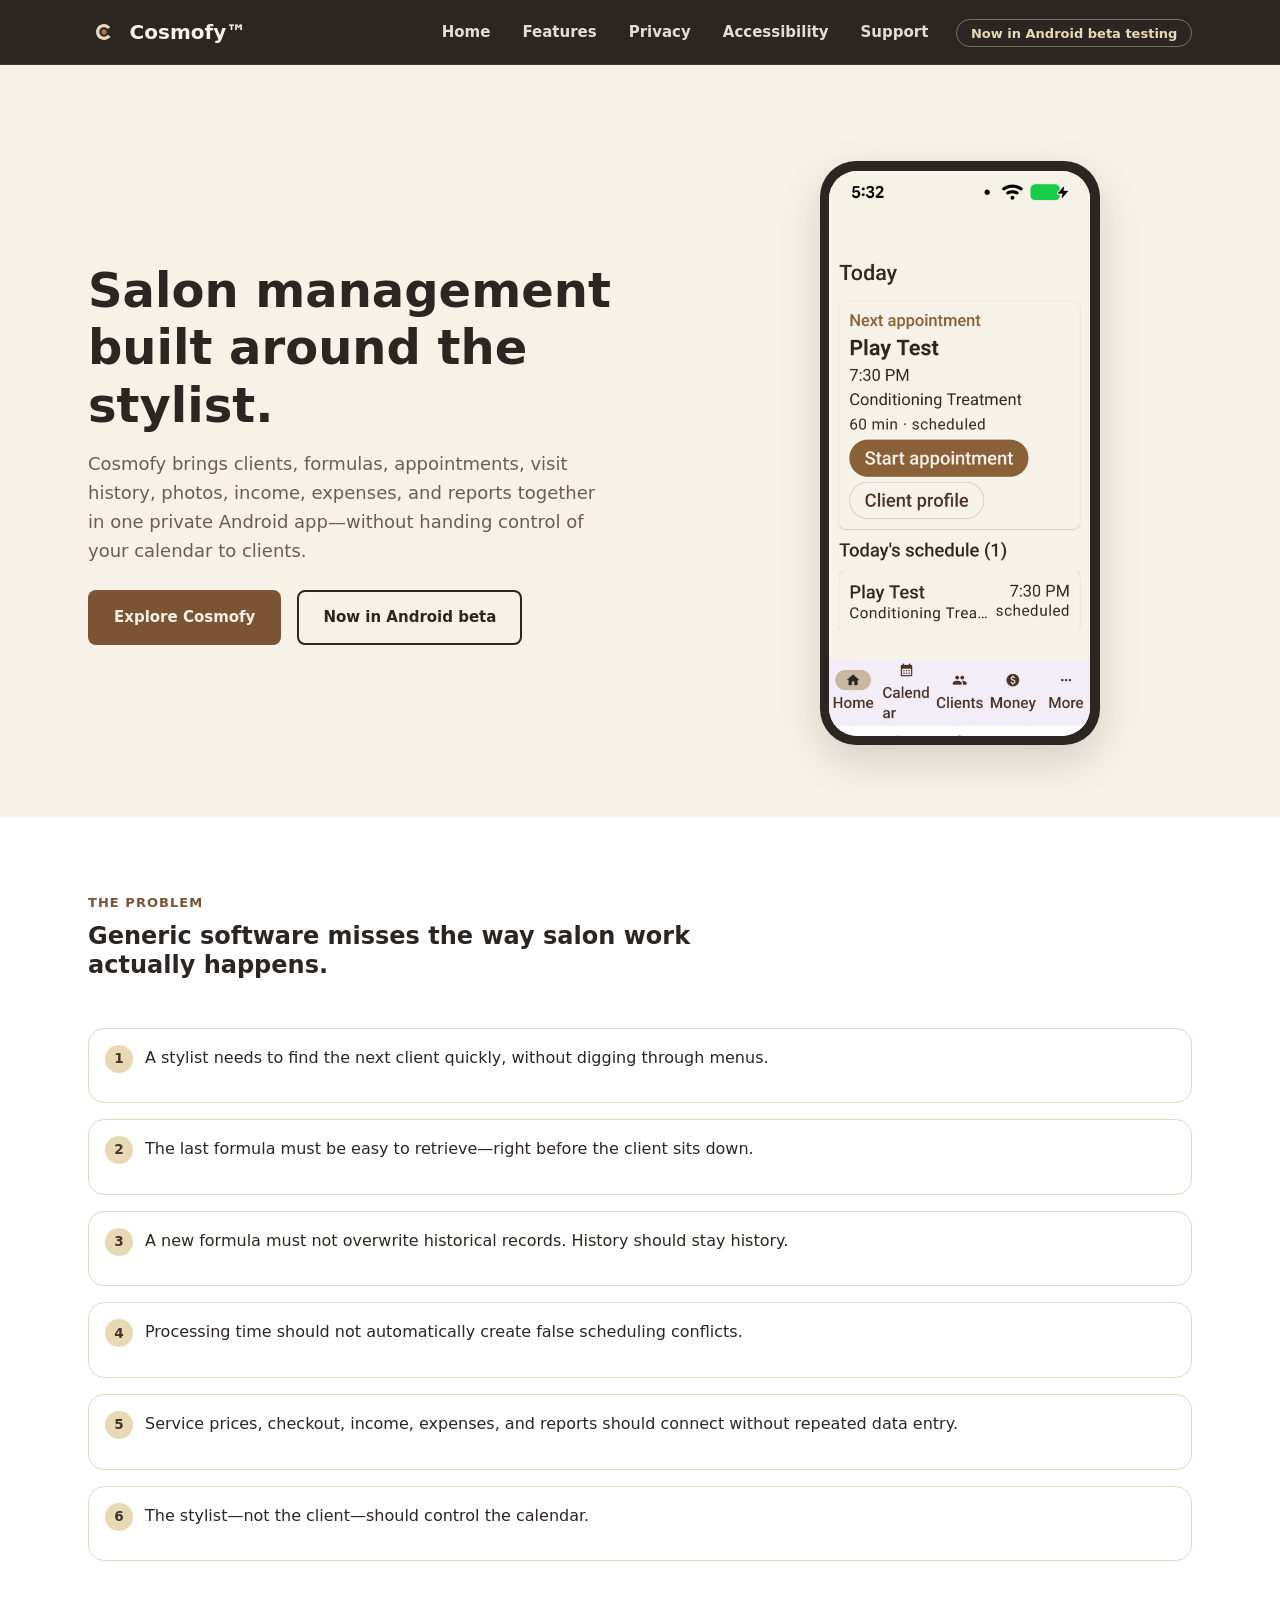
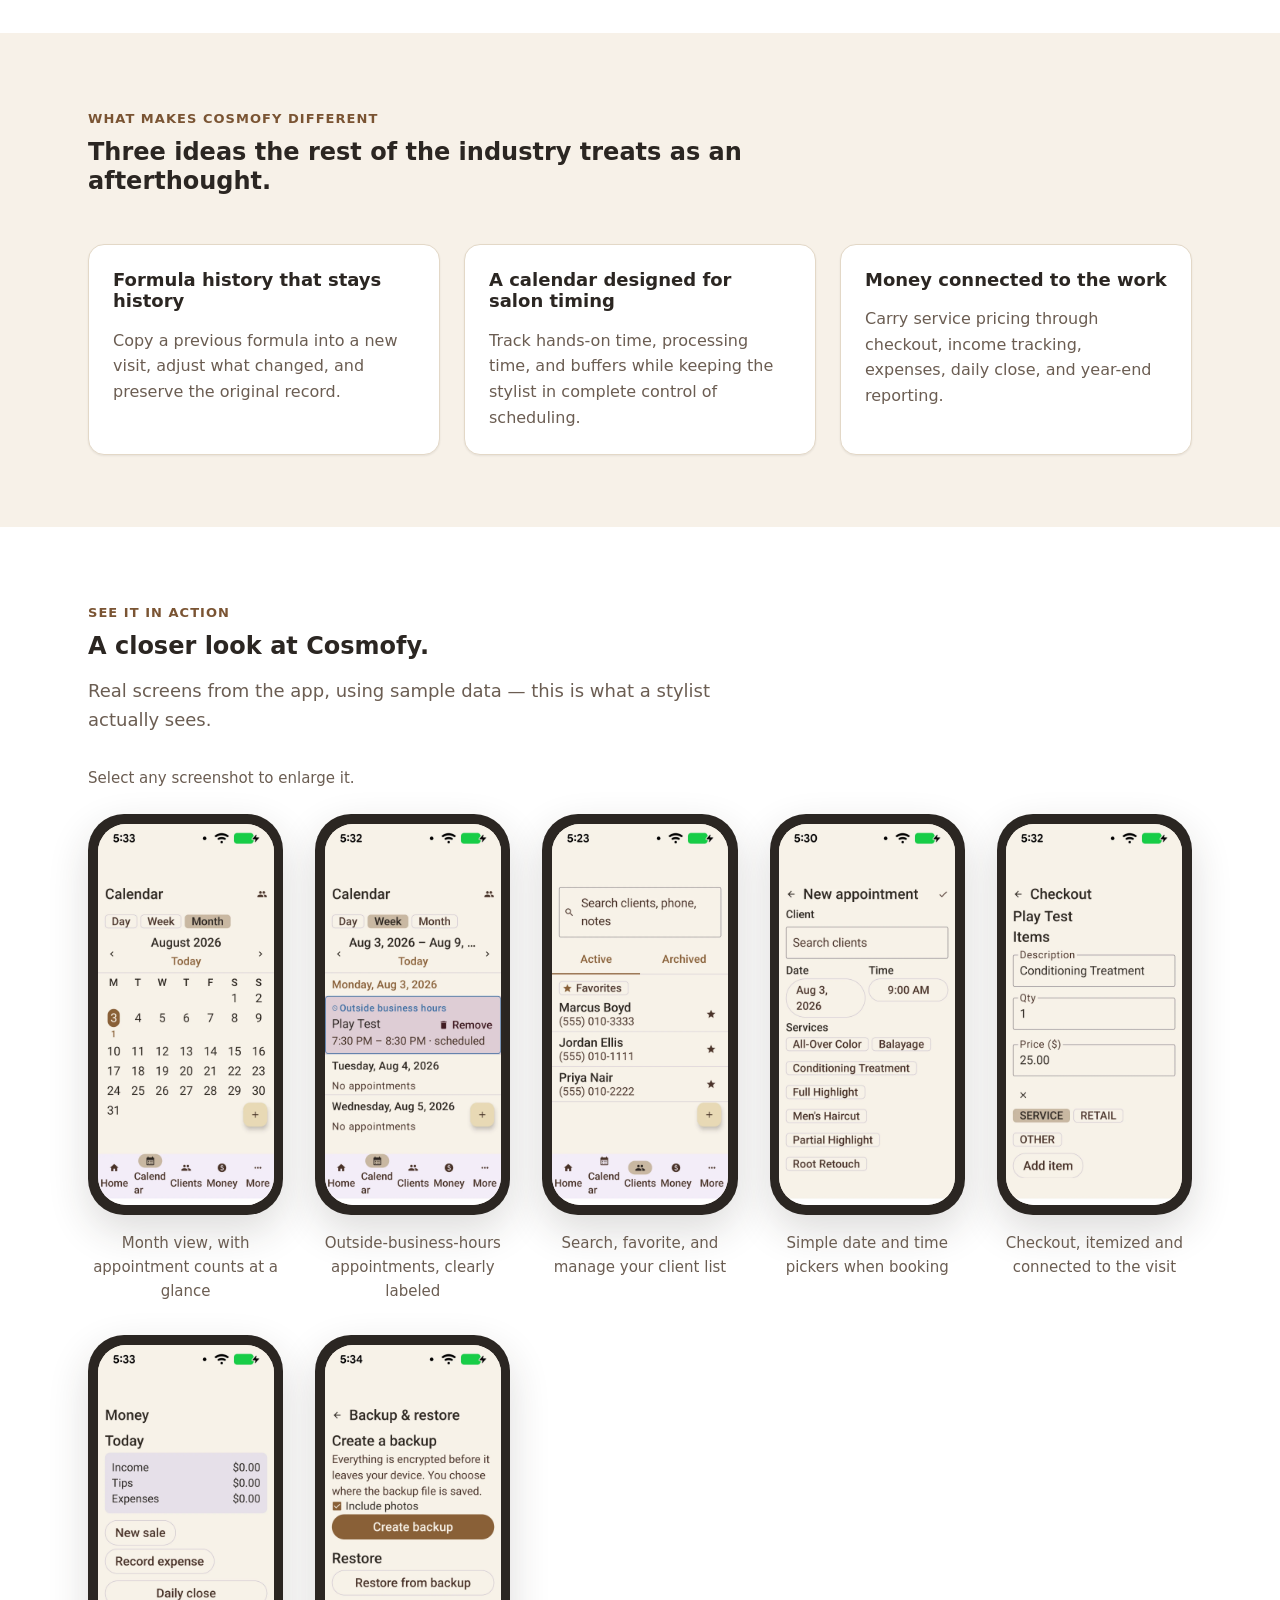
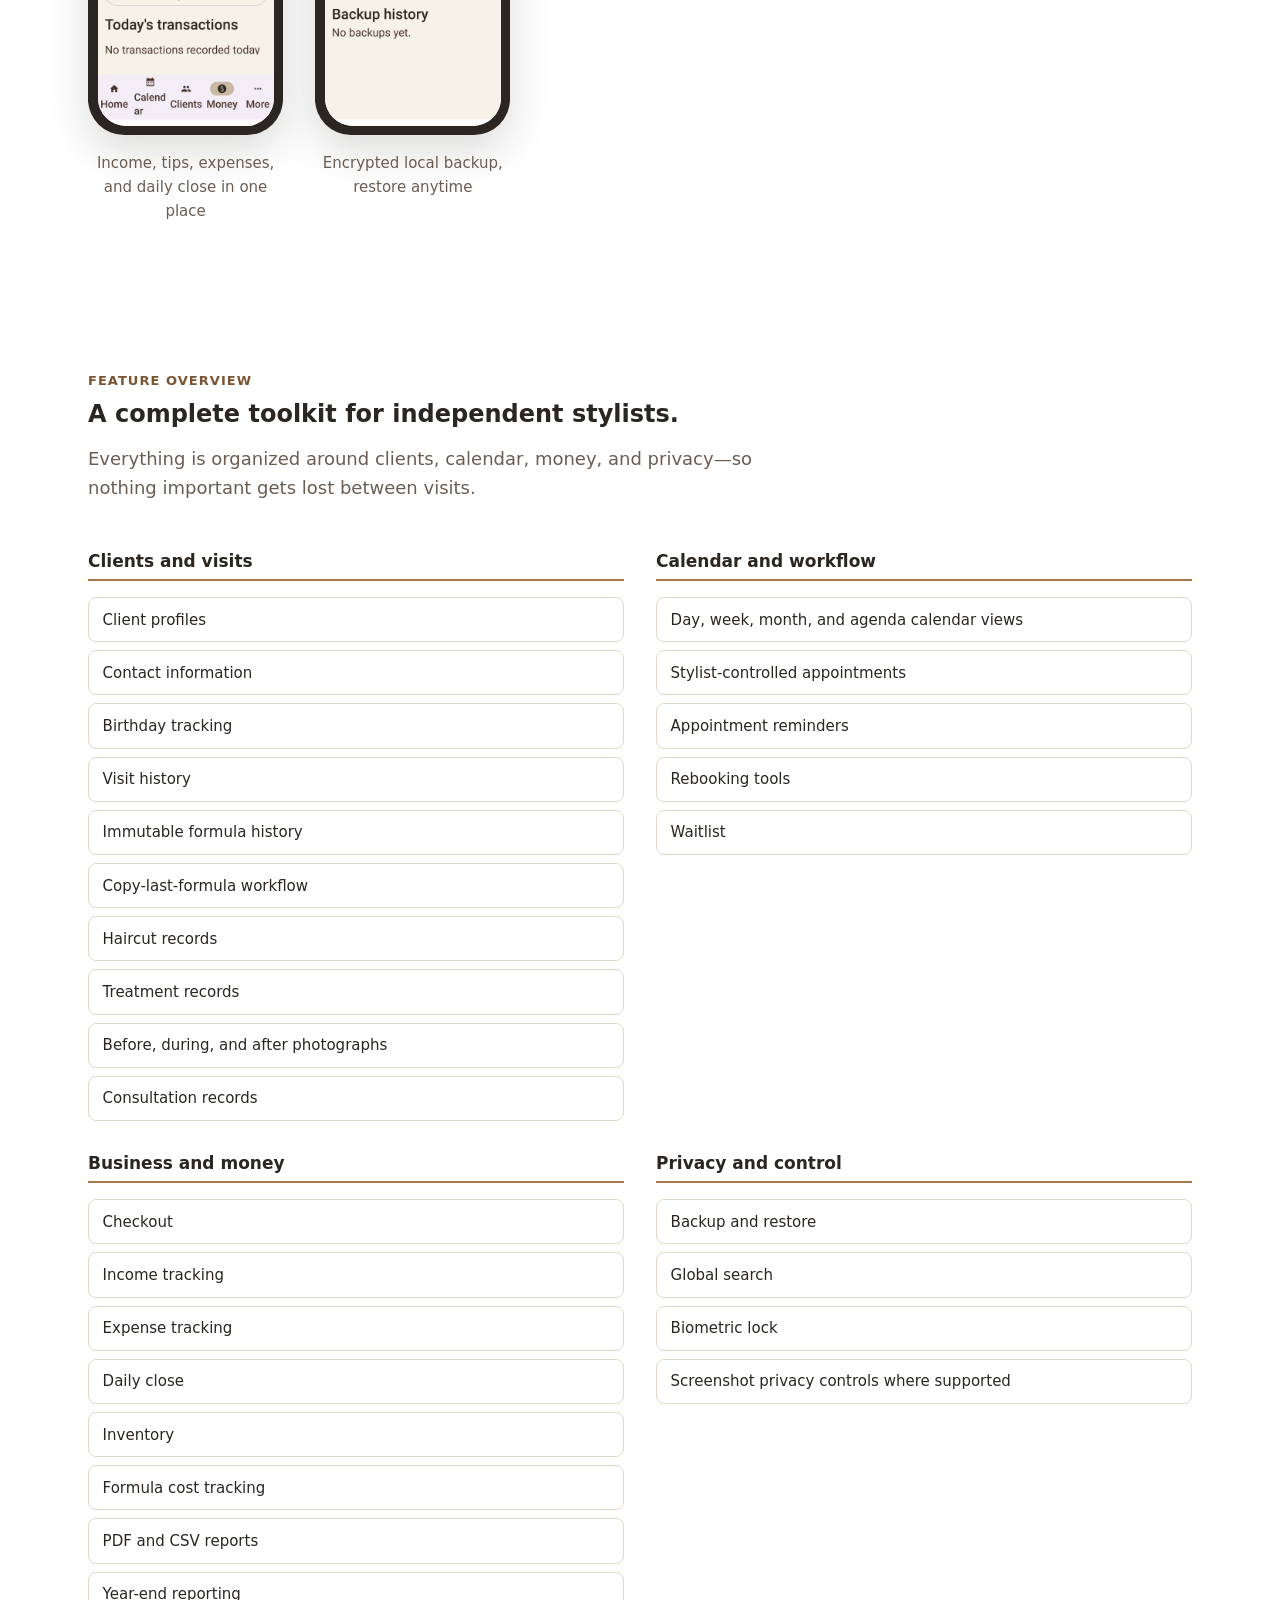
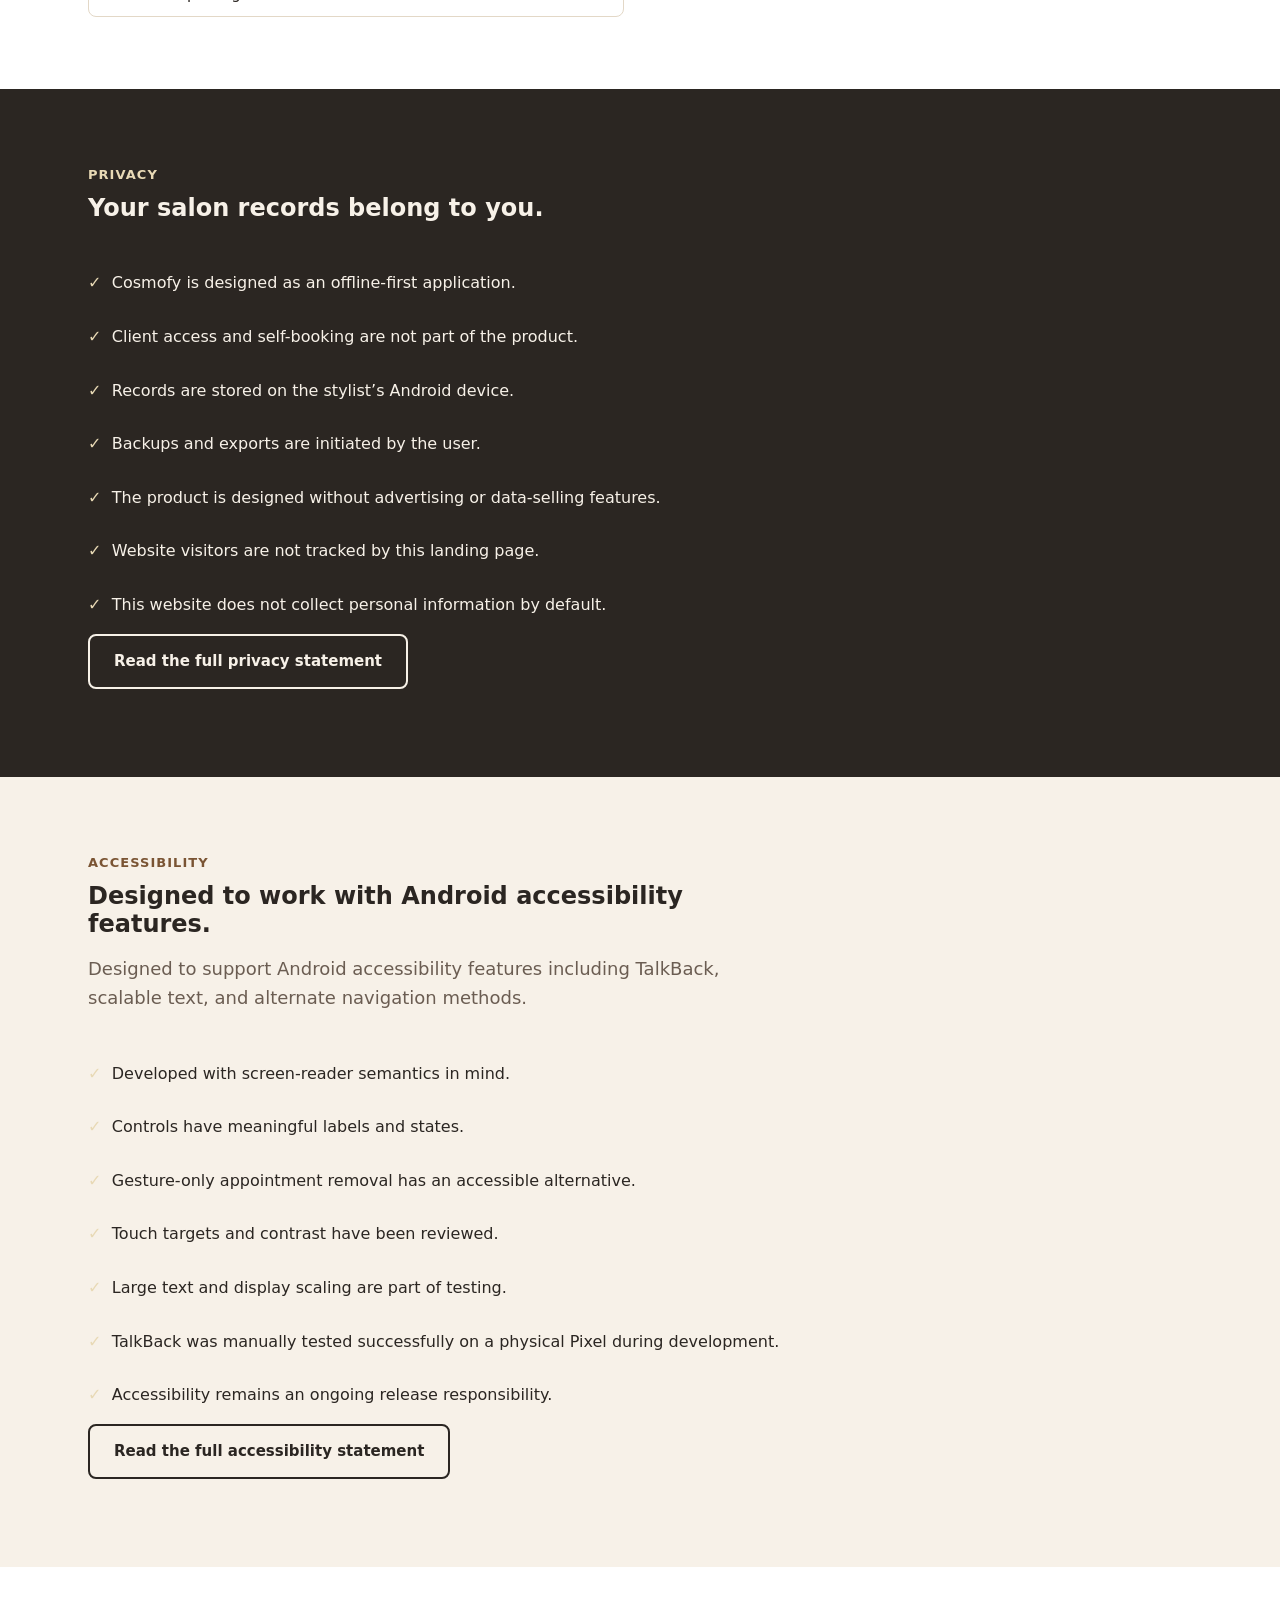
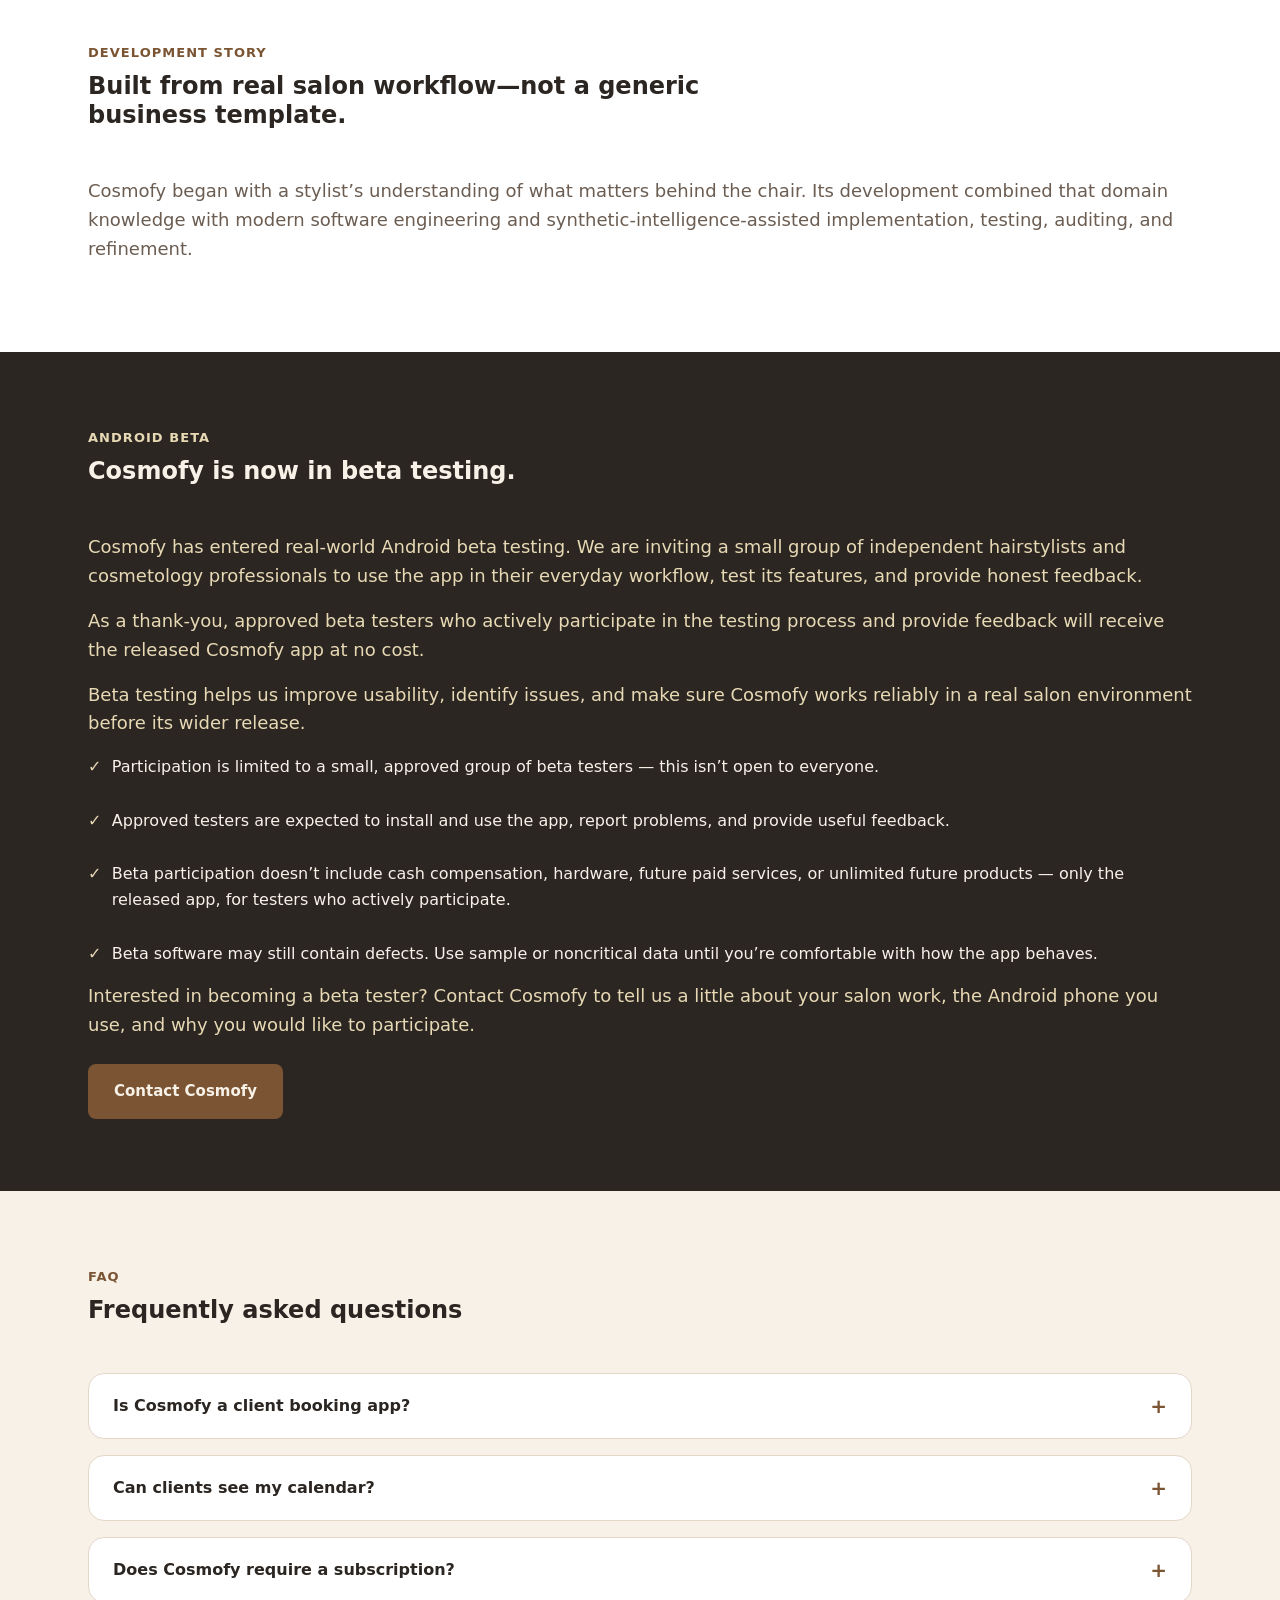
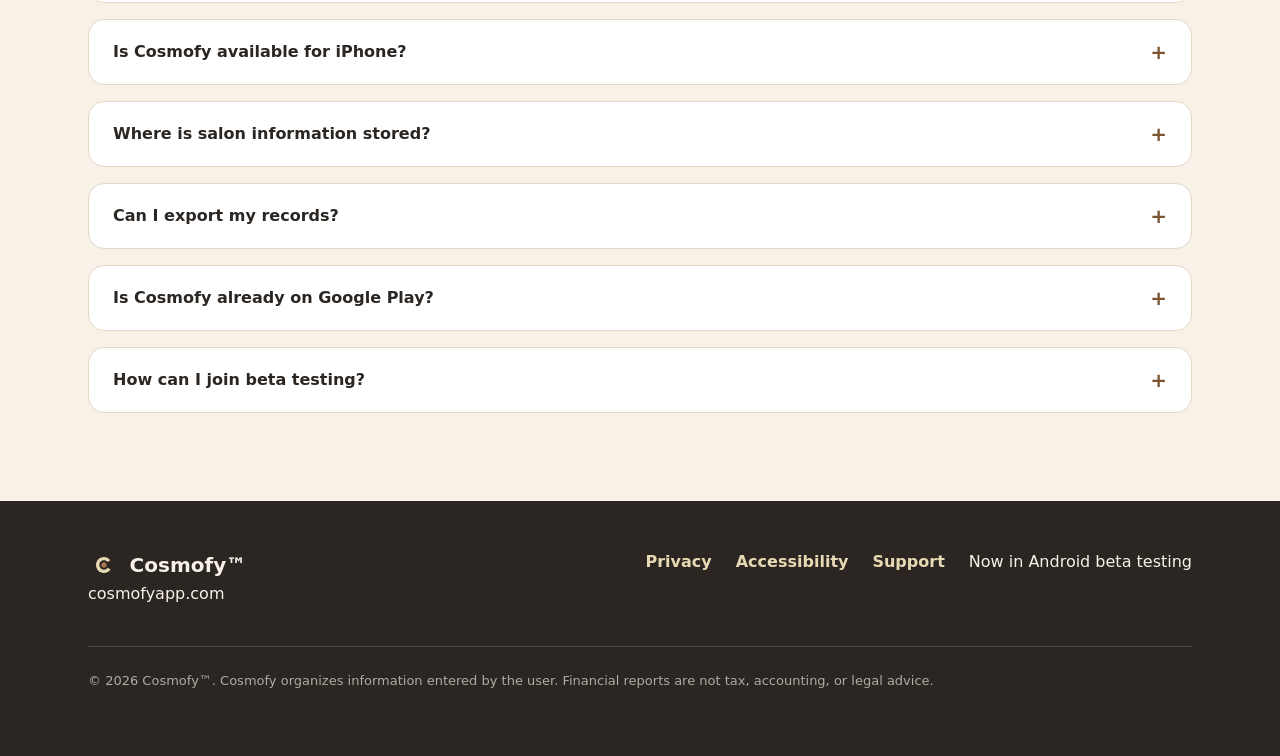
==== index.html @ de393ccd "Add accessible screenshot lightbox to the homepage gallery Wrap each gallery thumbnail in a link to " ====
<!doctype html>
<html lang="en">
<head>
<meta charset="UTF-8">
<meta name="viewport" content="width=device-width, initial-scale=1">
<title>Cosmofy™ | Private Salon Management for Independent Stylists</title>
<meta name="description" content="Cosmofy is a private Android salon-management app for independent stylists, combining client records, formula history, appointments, visits, photos, income, expenses, and reporting.">
<link rel="canonical" href="https://cosmofyapp.com/">
<meta name="theme-color" content="#2b2622">
<link rel="icon" href="favicon.svg" type="image/svg+xml">
<link rel="manifest" href="site.webmanifest">
<meta property="og:type" content="website">
<meta property="og:site_name" content="Cosmofy">
<meta property="og:title" content="Cosmofy™ | Private Salon Management for Independent Stylists">
<meta property="og:description" content="Cosmofy is a private Android salon-management app for independent stylists, combining client records, formula history, appointments, visits, photos, income, expenses, and reporting.">
<meta property="og:url" content="https://cosmofyapp.com/">
<meta property="og:image" content="https://cosmofyapp.com/social-preview.svg">
<meta name="twitter:card" content="summary_large_image">
<meta name="twitter:title" content="Cosmofy™ | Private Salon Management for Independent Stylists">
<meta name="twitter:description" content="Cosmofy is a private Android salon-management app for independent stylists, combining client records, formula history, appointments, visits, photos, income, expenses, and reporting.">
<meta name="twitter:image" content="https://cosmofyapp.com/social-preview.svg">
<meta http-equiv="Content-Security-Policy" content="default-src 'self'; img-src 'self' data:; style-src 'self'; script-src 'self'; font-src 'self'; form-action 'self'; base-uri 'self'; object-src 'none'; frame-ancestors 'none';">
<link rel="stylesheet" href="styles.css">
<script type="application/ld+json">
{
  "@context": "https://schema.org",
  "@type": "SoftwareApplication",
  "name": "Cosmofy",
  "applicationCategory": "BusinessApplication",
  "operatingSystem": "Android",
  "url": "https://cosmofyapp.com",
  "description": "Cosmofy is a private Android salon-management app for independent stylists, combining client records, formula history, appointments, visits, photos, income, expenses, and reporting."
}
</script>
</head>
<body>
<a class="skip-link" href="#main-content">Skip to main content</a>

<header class="site-header">
  <div class="container nav-bar">
    <a class="wordmark" href="index.html">
      <svg class="logo-mark" viewBox="0 0 108 108" role="img" aria-labelledby="logo-title">
        <title id="logo-title">Cosmofy logo</title>
        <rect width="108" height="108" rx="24" fill="#2b2622"/>
        <path fill="#e8d9b5" d="M54,27 C39.09,27 27,39.09 27,54 C27,68.91 39.09,81 54,81 C63.16,81 71.24,76.42 76.14,69.44 L66.4,63.32 C63.29,67.29 58.94,69.7 54,69.7 C45.28,69.7 38.3,62.72 38.3,54 C38.3,45.28 45.28,38.3 54,38.3 C58.53,38.3 62.6,40.4 65.68,43.98 L75.5,37.98 C70.44,31.35 62.75,27 54,27 Z"/>
        <path fill="#a9784f" d="M54,45 C49.03,45 45,49.03 45,54 C45,58.97 49.03,63 54,63 C58.97,63 63,58.97 63,54 C63,49.03 58.97,45 54,45 Z"/>
      </svg>
      Cosmofy™
    </a>
    <button class="nav-toggle" type="button" data-nav-toggle aria-expanded="false" aria-controls="primary-navigation" aria-label="Menu">
      <span class="nav-toggle-icon"></span>
    </button>
    <nav class="primary-nav" id="primary-navigation" data-primary-nav aria-label="Primary">
      <ul>
        <li><a href="index.html" aria-current="page">Home</a></li>
        <li><a href="index.html#features">Features</a></li>
        <li><a href="privacy.html">Privacy</a></li>
        <li><a href="accessibility.html">Accessibility</a></li>
        <li><a href="support.html">Support</a></li>
        <li><span class="nav-beta-status" data-beta-status>Now in Android beta testing</span></li>
      </ul>
    </nav>
  </div>
</header>

<main id="main-content" tabindex="-1">

  <!-- Hero -->
  <section class="hero">
    <div class="container">
      <div class="hero-copy">
        <h1>Salon management built around the stylist.</h1>
        <p class="lede">Cosmofy brings clients, formulas, appointments, visit history, photos, income, expenses, and reports together in one private Android app—without handing control of your calendar to clients.</p>
        <div class="btn-row">
          <a class="btn btn-primary" href="#features">Explore Cosmofy</a>
          <a class="btn btn-secondary" href="#beta">Now in Android beta</a>
        </div>
      </div>
      <div class="hero-visual">
        <div class="phone-mockup">
          <div class="phone-mockup-screen">
            <img
              src="assets/screenshots/01-hero-home-next-appointment.webp"
              alt="Cosmofy's home screen showing today's next appointment and schedule"
              width="912"
              height="2048"
            />
          </div>
        </div>
      </div>
    </div>
  </section>

  <!-- The problem -->
  <section class="section section-alt">
    <div class="container">
      <div class="section-header">
        <p class="eyebrow">The problem</p>
        <h2>Generic software misses the way salon work actually happens.</h2>
      </div>
      <ul class="problem-list">
        <li><span class="marker" aria-hidden="true">1</span><p>A stylist needs to find the next client quickly, without digging through menus.</p></li>
        <li><span class="marker" aria-hidden="true">2</span><p>The last formula must be easy to retrieve—right before the client sits down.</p></li>
        <li><span class="marker" aria-hidden="true">3</span><p>A new formula must not overwrite historical records. History should stay history.</p></li>
        <li><span class="marker" aria-hidden="true">4</span><p>Processing time should not automatically create false scheduling conflicts.</p></li>
        <li><span class="marker" aria-hidden="true">5</span><p>Service prices, checkout, income, expenses, and reports should connect without repeated data entry.</p></li>
        <li><span class="marker" aria-hidden="true">6</span><p>The stylist—not the client—should control the calendar.</p></li>
      </ul>
    </div>
  </section>

  <!-- What makes Cosmofy different -->
  <section class="section">
    <div class="container">
      <div class="section-header">
        <p class="eyebrow">What makes Cosmofy different</p>
        <h2>Three ideas the rest of the industry treats as an afterthought.</h2>
      </div>
      <div class="card-grid">
        <div class="card">
          <h3>Formula history that stays history</h3>
          <p>Copy a previous formula into a new visit, adjust what changed, and preserve the original record.</p>
        </div>
        <div class="card">
          <h3>A calendar designed for salon timing</h3>
          <p>Track hands-on time, processing time, and buffers while keeping the stylist in complete control of scheduling.</p>
        </div>
        <div class="card">
          <h3>Money connected to the work</h3>
          <p>Carry service pricing through checkout, income tracking, expenses, daily close, and year-end reporting.</p>
        </div>
      </div>
    </div>
  </section>

  <!-- Screenshot gallery -->
  <section class="section section-alt">
    <div class="container">
      <div class="section-header">
        <p class="eyebrow">See it in action</p>
        <h2>A closer look at Cosmofy.</h2>
        <p class="lede">Real screens from the app, using sample data — this is what a stylist actually sees.</p>
      </div>
      <p class="gallery-hint">Select any screenshot to enlarge it.</p>
      <div class="screenshot-gallery">
        <figure class="screenshot-item">
          <a class="screenshot-trigger" href="assets/screenshots/02-calendar-month-appointment-counts.webp" data-lightbox-trigger>
            <div class="phone-mockup">
              <div class="phone-mockup-screen">
                <img
                  src="assets/screenshots/02-calendar-month-appointment-counts.webp"
                  alt="Month calendar view with a small appointment count shown under each date"
                  width="912" height="2048" loading="lazy"
                />
              </div>
            </div>
          </a>
          <figcaption>Month view, with appointment counts at a glance</figcaption>
        </figure>
        <figure class="screenshot-item">
          <a class="screenshot-trigger" href="assets/screenshots/03-calendar-week-outside-hours.webp" data-lightbox-trigger>
            <div class="phone-mockup">
              <div class="phone-mockup-screen">
                <img
                  src="assets/screenshots/03-calendar-week-outside-hours.webp"
                  alt="Week calendar view with an appointment clearly labeled Outside business hours"
                  width="912" height="2048" loading="lazy"
                />
              </div>
            </div>
          </a>
          <figcaption>Outside-business-hours appointments, clearly labeled</figcaption>
        </figure>
        <figure class="screenshot-item">
          <a class="screenshot-trigger" href="assets/screenshots/05-clients-list.webp" data-lightbox-trigger>
            <div class="phone-mockup">
              <div class="phone-mockup-screen">
                <img
                  src="assets/screenshots/05-clients-list.webp"
                  alt="Client list screen with a search field and favorites"
                  width="912" height="2048" loading="lazy"
                />
              </div>
            </div>
          </a>
          <figcaption>Search, favorite, and manage your client list</figcaption>
        </figure>
        <figure class="screenshot-item">
          <a class="screenshot-trigger" href="assets/screenshots/07-new-appointment.webp" data-lightbox-trigger>
            <div class="phone-mockup">
              <div class="phone-mockup-screen">
                <img
                  src="assets/screenshots/07-new-appointment.webp"
                  alt="New appointment screen with date picker, 12-hour time picker, and service selection"
                  width="912" height="2048" loading="lazy"
                />
              </div>
            </div>
          </a>
          <figcaption>Simple date and time pickers when booking</figcaption>
        </figure>
        <figure class="screenshot-item">
          <a class="screenshot-trigger" href="assets/screenshots/08-checkout.webp" data-lightbox-trigger>
            <div class="phone-mockup">
              <div class="phone-mockup-screen">
                <img
                  src="assets/screenshots/08-checkout.webp"
                  alt="Checkout screen with an itemized service, quantity, and price"
                  width="912" height="2048" loading="lazy"
                />
              </div>
            </div>
          </a>
          <figcaption>Checkout, itemized and connected to the visit</figcaption>
        </figure>
        <figure class="screenshot-item">
          <a class="screenshot-trigger" href="assets/screenshots/09-money-dashboard.webp" data-lightbox-trigger>
            <div class="phone-mockup">
              <div class="phone-mockup-screen">
                <img
                  src="assets/screenshots/09-money-dashboard.webp"
                  alt="Money dashboard showing today's income, tips, and expenses, with a Daily close button"
                  width="912" height="2048" loading="lazy"
                />
              </div>
            </div>
          </a>
          <figcaption>Income, tips, expenses, and daily close in one place</figcaption>
        </figure>
        <figure class="screenshot-item">
          <a class="screenshot-trigger" href="assets/screenshots/10-backup-and-restore.webp" data-lightbox-trigger>
            <div class="phone-mockup">
              <div class="phone-mockup-screen">
                <img
                  src="assets/screenshots/10-backup-and-restore.webp"
                  alt="Backup and restore screen describing encrypted local backups that include photos"
                  width="912" height="2048" loading="lazy"
                />
              </div>
            </div>
          </a>
          <figcaption>Encrypted local backup, restore anytime</figcaption>
        </figure>
      </div>
    </div>
  </section>

  <!-- Feature overview -->
  <section class="section section-alt" id="features">
    <div class="container">
      <div class="section-header">
        <p class="eyebrow">Feature overview</p>
        <h2>A complete toolkit for independent stylists.</h2>
        <p class="lede">Everything is organized around clients, calendar, money, and privacy—so nothing important gets lost between visits.</p>
      </div>
      <div class="feature-groups">
        <div class="feature-group">
          <h3>Clients and visits</h3>
          <ul class="feature-list">
            <li>Client profiles</li>
            <li>Contact information</li>
            <li>Birthday tracking</li>
            <li>Visit history</li>
            <li>Immutable formula history</li>
            <li>Copy-last-formula workflow</li>
            <li>Haircut records</li>
            <li>Treatment records</li>
            <li>Before, during, and after photographs</li>
            <li>Consultation records</li>
          </ul>
        </div>
        <div class="feature-group">
          <h3>Calendar and workflow</h3>
          <ul class="feature-list">
            <li>Day, week, month, and agenda calendar views</li>
            <li>Stylist-controlled appointments</li>
            <li>Appointment reminders</li>
            <li>Rebooking tools</li>
            <li>Waitlist</li>
          </ul>
        </div>
        <div class="feature-group">
          <h3>Business and money</h3>
          <ul class="feature-list">
            <li>Checkout</li>
            <li>Income tracking</li>
            <li>Expense tracking</li>
            <li>Daily close</li>
            <li>Inventory</li>
            <li>Formula cost tracking</li>
            <li>PDF and CSV reports</li>
            <li>Year-end reporting</li>
          </ul>
        </div>
        <div class="feature-group">
          <h3>Privacy and control</h3>
          <ul class="feature-list">
            <li>Backup and restore</li>
            <li>Global search</li>
            <li>Biometric lock</li>
            <li>Screenshot privacy controls where supported</li>
          </ul>
        </div>
      </div>
    </div>
  </section>

  <!-- Privacy -->
  <section class="section section-dark" id="privacy">
    <div class="container">
      <div class="section-header">
        <p class="eyebrow">Privacy</p>
        <h2>Your salon records belong to you.</h2>
      </div>
      <ul class="check-list">
        <li><span class="icon" aria-hidden="true">&#10003;</span><p>Cosmofy is designed as an offline-first application.</p></li>
        <li><span class="icon" aria-hidden="true">&#10003;</span><p>Client access and self-booking are not part of the product.</p></li>
        <li><span class="icon" aria-hidden="true">&#10003;</span><p>Records are stored on the stylist&rsquo;s Android device.</p></li>
        <li><span class="icon" aria-hidden="true">&#10003;</span><p>Backups and exports are initiated by the user.</p></li>
        <li><span class="icon" aria-hidden="true">&#10003;</span><p>The product is designed without advertising or data-selling features.</p></li>
        <li><span class="icon" aria-hidden="true">&#10003;</span><p>Website visitors are not tracked by this landing page.</p></li>
        <li><span class="icon" aria-hidden="true">&#10003;</span><p>This website does not collect personal information by default.</p></li>
      </ul>
      <p><a class="btn btn-secondary" href="privacy.html">Read the full privacy statement</a></p>
    </div>
  </section>

  <!-- Accessibility -->
  <section class="section">
    <div class="container">
      <div class="section-header">
        <p class="eyebrow">Accessibility</p>
        <h2>Designed to work with Android accessibility features.</h2>
        <p class="lede">Designed to support Android accessibility features including TalkBack, scalable text, and alternate navigation methods.</p>
      </div>
      <ul class="check-list">
        <li><span class="icon" aria-hidden="true">&#10003;</span><p>Developed with screen-reader semantics in mind.</p></li>
        <li><span class="icon" aria-hidden="true">&#10003;</span><p>Controls have meaningful labels and states.</p></li>
        <li><span class="icon" aria-hidden="true">&#10003;</span><p>Gesture-only appointment removal has an accessible alternative.</p></li>
        <li><span class="icon" aria-hidden="true">&#10003;</span><p>Touch targets and contrast have been reviewed.</p></li>
        <li><span class="icon" aria-hidden="true">&#10003;</span><p>Large text and display scaling are part of testing.</p></li>
        <li><span class="icon" aria-hidden="true">&#10003;</span><p>TalkBack was manually tested successfully on a physical Pixel during development.</p></li>
        <li><span class="icon" aria-hidden="true">&#10003;</span><p>Accessibility remains an ongoing release responsibility.</p></li>
      </ul>
      <p><a class="btn btn-secondary" href="accessibility.html">Read the full accessibility statement</a></p>
    </div>
  </section>

  <!-- Development story -->
  <section class="section section-alt">
    <div class="container">
      <div class="section-header">
        <p class="eyebrow">Development story</p>
        <h2>Built from real salon workflow—not a generic business template.</h2>
      </div>
      <p class="lede">Cosmofy began with a stylist&rsquo;s understanding of what matters behind the chair. Its development combined that domain knowledge with modern software engineering and synthetic-intelligence-assisted implementation, testing, auditing, and refinement.</p>
    </div>
  </section>

  <!-- Beta -->
  <section class="section section-dark" id="beta">
    <div class="container">
      <div class="section-header">
        <p class="eyebrow">Android beta</p>
        <h2>Cosmofy is now in beta testing.</h2>
      </div>

      <p class="lede">Cosmofy has entered real-world Android beta testing. We are inviting a small group of independent hairstylists and cosmetology professionals to use the app in their everyday workflow, test its features, and provide honest feedback.</p>
      <p class="lede">As a thank-you, approved beta testers who actively participate in the testing process and provide feedback will receive the released Cosmofy app at no cost.</p>
      <p class="lede">Beta testing helps us improve usability, identify issues, and make sure Cosmofy works reliably in a real salon environment before its wider release.</p>

      <ul class="check-list">
        <li><span class="icon" aria-hidden="true">&#10003;</span><p>Participation is limited to a small, approved group of beta testers — this isn&rsquo;t open to everyone.</p></li>
        <li><span class="icon" aria-hidden="true">&#10003;</span><p>Approved testers are expected to install and use the app, report problems, and provide useful feedback.</p></li>
        <li><span class="icon" aria-hidden="true">&#10003;</span><p>Beta participation doesn&rsquo;t include cash compensation, hardware, future paid services, or unlimited future products — only the released app, for testers who actively participate.</p></li>
        <li><span class="icon" aria-hidden="true">&#10003;</span><p>Beta software may still contain defects. Use sample or noncritical data until you&rsquo;re comfortable with how the app behaves.</p></li>
      </ul>

      <p class="lede">Interested in becoming a beta tester? Contact Cosmofy to tell us a little about your salon work, the Android phone you use, and why you would like to participate.</p>
      <div class="btn-row">
        <a class="btn btn-primary" href="mailto:dkeding1@gmail.com" data-beta-cta data-mailto-fallback>Contact Cosmofy</a>
      </div>
    </div>
  </section>

  <!-- FAQ -->
  <section class="section">
    <div class="container">
      <div class="section-header">
        <p class="eyebrow">FAQ</p>
        <h2>Frequently asked questions</h2>
      </div>

      <details class="faq-item">
        <summary>Is Cosmofy a client booking app?</summary>
        <div class="faq-answer"><p>No. Cosmofy is a private business and record-management app controlled by the stylist. It is not a consumer booking marketplace, and clients do not book their own appointments through it.</p></div>
      </details>

      <details class="faq-item">
        <summary>Can clients see my calendar?</summary>
        <div class="faq-answer"><p>No. Clients do not access or control the calendar. The stylist stays in charge of scheduling.</p></div>
      </details>

      <details class="faq-item">
        <summary>Does Cosmofy require a subscription?</summary>
        <div class="faq-answer"><p>Pricing and release details will be announced before launch.</p></div>
      </details>

      <details class="faq-item">
        <summary>Is Cosmofy available for iPhone?</summary>
        <div class="faq-answer"><p>The current product is Android.</p></div>
      </details>

      <details class="faq-item">
        <summary>Where is salon information stored?</summary>
        <div class="faq-answer"><p>Records are designed to be stored locally on the stylist&rsquo;s Android device.</p></div>
      </details>

      <details class="faq-item">
        <summary>Can I export my records?</summary>
        <div class="faq-answer"><p>Yes. User-initiated backup and export are supported.</p></div>
      </details>

      <details class="faq-item">
        <summary>Is Cosmofy already on Google Play?</summary>
        <div class="faq-answer"><p>No. Cosmofy is currently in a small, invite-only Android beta and is not yet publicly listed on Google Play. This page will be updated if that changes.</p></div>
      </details>

      <details class="faq-item">
        <summary>How can I join beta testing?</summary>
        <div class="faq-answer"><p>Use the &ldquo;Contact Cosmofy&rdquo; button above to reach out. Space is limited to a small, approved group of testers, so not everyone who applies will be included.</p></div>
      </details>
    </div>
  </section>

</main>

<footer class="site-footer">
  <div class="container">
    <div class="footer-grid">
      <div>
        <a class="wordmark" href="index.html">
          <svg class="logo-mark" viewBox="0 0 108 108" role="img" aria-labelledby="footer-logo-title">
            <title id="footer-logo-title">Cosmofy logo</title>
            <rect width="108" height="108" rx="24" fill="#2b2622"/>
            <path fill="#e8d9b5" d="M54,27 C39.09,27 27,39.09 27,54 C27,68.91 39.09,81 54,81 C63.16,81 71.24,76.42 76.14,69.44 L66.4,63.32 C63.29,67.29 58.94,69.7 54,69.7 C45.28,69.7 38.3,62.72 38.3,54 C38.3,45.28 45.28,38.3 54,38.3 C58.53,38.3 62.6,40.4 65.68,43.98 L75.5,37.98 C70.44,31.35 62.75,27 54,27 Z"/>
            <path fill="#a9784f" d="M54,45 C49.03,45 45,49.03 45,54 C45,58.97 49.03,63 54,63 C58.97,63 63,58.97 63,54 C63,49.03 58.97,45 54,45 Z"/>
          </svg>
          Cosmofy™
        </a>
        <p>cosmofyapp.com</p>
      </div>
      <ul class="footer-links">
        <li><a href="privacy.html">Privacy</a></li>
        <li><a href="accessibility.html">Accessibility</a></li>
        <li><a href="support.html">Support</a></li>
        <li><span>Now in Android beta testing</span></li>
      </ul>
    </div>
    <p class="footer-fine-print">
      &copy; <span data-current-year>2026</span> Cosmofy™. Cosmofy organizes information entered by the user. Financial reports are not tax, accounting, or legal advice.
    </p>
  </div>
</footer>

<dialog class="lightbox" data-lightbox aria-labelledby="lightbox-heading" aria-describedby="lightbox-caption" aria-modal="true">
  <h2 id="lightbox-heading" class="visually-hidden">Screenshot viewer</h2>
  <div class="lightbox-panel">
    <div class="lightbox-toolbar">
      <button type="button" class="lightbox-btn" data-lightbox-prev>
        <span class="lightbox-icon" aria-hidden="true">&#8249;</span>
        <span>Previous</span>
      </button>
      <p class="lightbox-position" data-lightbox-position aria-live="polite"></p>
      <button type="button" class="lightbox-btn" data-lightbox-next>
        <span class="lightbox-icon" aria-hidden="true">&#8250;</span>
        <span>Next</span>
      </button>
      <button type="button" class="lightbox-btn lightbox-close" data-lightbox-close>
        <span class="lightbox-icon" aria-hidden="true">&times;</span>
        <span>Close</span>
      </button>
    </div>
    <div class="lightbox-image-wrap">
      <img class="lightbox-image" data-lightbox-image alt="" />
    </div>
    <p class="lightbox-caption" id="lightbox-caption" data-lightbox-caption></p>
  </div>
</dialog>

<script src="site-config.js"></script>
<script src="script.js"></script>
</body>
</html>
---- styles.css ----
/* ==========================================================================
   Cosmofy™ website styles
   Static, dependency-free CSS. System font stack only. No external assets.
   ========================================================================== */

:root {
  --color-charcoal: #2b2622;
  --color-cream: #f7f1e8;
  --color-espresso: #4a342a;
  --color-champagne: #e8d9b5;
  --color-bronze: #a9784f;
  --color-bronze-deep: #7a5433;
  --color-surface: #ffffff;
  --color-text: #2b2622;
  --color-text-muted: #6b5d52;
  --color-border: #e3d8c7;
  --color-focus: #7a5433;
  --color-error: #a8433a;

  --font-sans: Inter, ui-sans-serif, system-ui, -apple-system, BlinkMacSystemFont,
    "Segoe UI", sans-serif;

  --max-width: 72rem;
  --radius-sm: 0.5rem;
  --radius-md: 1rem;
  --radius-lg: 1.5rem;
  --space-1: 0.5rem;
  --space-2: 1rem;
  --space-3: 1.5rem;
  --space-4: 2rem;
  --space-5: 3rem;
  --space-6: 4.5rem;
  --space-7: 6rem;
  --shadow-sm: 0 1px 2px rgba(43, 38, 34, 0.08);
  --shadow-md: 0 8px 24px rgba(43, 38, 34, 0.12);
  --shadow-lg: 0 16px 40px rgba(43, 38, 34, 0.16);
}

/* --------------------------------------------------------------------------
   Reset
   -------------------------------------------------------------------------- */

*,
*::before,
*::after {
  box-sizing: border-box;
}

html {
  -webkit-text-size-adjust: 100%;
  text-size-adjust: 100%;
  scroll-behavior: smooth;
}

body {
  margin: 0;
  font-family: var(--font-sans);
  color: var(--color-text);
  background: var(--color-cream);
  line-height: 1.6;
  font-size: 1rem;
}

img {
  max-width: 100%;
  height: auto;
  display: block;
}

svg {
  overflow: visible;
}

a {
  color: inherit;
}

button {
  font: inherit;
  color: inherit;
}

ul,
ol {
  padding-left: 1.25rem;
}

h1,
h2,
h3,
h4 {
  line-height: 1.2;
  margin: 0 0 var(--space-2);
  font-weight: 700;
  color: var(--color-charcoal);
}

p {
  margin: 0 0 var(--space-2);
}

@media (prefers-reduced-motion: reduce) {
  html {
    scroll-behavior: auto;
  }
  *,
  *::before,
  *::after {
    animation-duration: 0.001ms !important;
    animation-iteration-count: 1 !important;
    transition-duration: 0.001ms !important;
    scroll-behavior: auto !important;
  }
}

/* --------------------------------------------------------------------------
   Focus visibility
   -------------------------------------------------------------------------- */

a:focus-visible,
button:focus-visible,
summary:focus-visible,
input:focus-visible,
[tabindex]:focus-visible {
  outline: 3px solid var(--color-focus);
  outline-offset: 3px;
  border-radius: var(--radius-sm);
}

/* --------------------------------------------------------------------------
   Layout helpers
   -------------------------------------------------------------------------- */

.container {
  max-width: var(--max-width);
  margin-inline: auto;
  padding-inline: var(--space-3);
}

.section {
  padding-block: var(--space-6);
}

.section-alt {
  background: var(--color-surface);
}

.section-dark {
  background: var(--color-charcoal);
  color: var(--color-cream);
}

.section-dark h2,
.section-dark h3 {
  color: var(--color-cream);
}

.section-header {
  max-width: 42rem;
  margin-bottom: var(--space-5);
}

.eyebrow {
  display: inline-block;
  font-size: 0.8125rem;
  font-weight: 700;
  letter-spacing: 0.08em;
  text-transform: uppercase;
  color: var(--color-bronze-deep);
  margin-bottom: var(--space-1);
}

.section-dark .eyebrow {
  color: var(--color-champagne);
}

.lede {
  font-size: 1.125rem;
  color: var(--color-text-muted);
}

.section-dark .lede {
  color: var(--color-champagne);
}

/* --------------------------------------------------------------------------
   Skip link
   -------------------------------------------------------------------------- */

.skip-link {
  position: absolute;
  left: 1rem;
  top: -3.5rem;
  background: var(--color-charcoal);
  color: var(--color-cream);
  padding: 0.75rem 1.25rem;
  border-radius: var(--radius-sm);
  z-index: 1000;
  transition: top 0.15s ease;
  font-weight: 600;
}

.skip-link:focus {
  top: 1rem;
}

/* --------------------------------------------------------------------------
   Header / navigation
   -------------------------------------------------------------------------- */

.site-header {
  position: sticky;
  top: 0;
  z-index: 100;
  background: var(--color-charcoal);
  color: var(--color-cream);
  border-bottom: 1px solid rgba(247, 241, 232, 0.1);
}

.nav-bar {
  display: flex;
  align-items: center;
  justify-content: space-between;
  padding-block: var(--space-2);
  gap: var(--space-2);
}

.wordmark {
  display: flex;
  align-items: center;
  gap: 0.6rem;
  font-weight: 800;
  font-size: 1.25rem;
  text-decoration: none;
  color: var(--color-cream);
  white-space: nowrap;
}

.wordmark .logo-mark {
  width: 2rem;
  height: 2rem;
  flex-shrink: 0;
}

.nav-toggle {
  display: none;
  background: transparent;
  border: 1px solid rgba(247, 241, 232, 0.35);
  border-radius: var(--radius-sm);
  padding: 0.55rem 0.75rem;
  cursor: pointer;
  min-width: 44px;
  min-height: 44px;
  align-items: center;
  justify-content: center;
}

.nav-toggle-icon {
  display: block;
  width: 1.25rem;
  height: 2px;
  background: var(--color-cream);
  position: relative;
}

.nav-toggle-icon::before,
.nav-toggle-icon::after {
  content: "";
  position: absolute;
  left: 0;
  width: 1.25rem;
  height: 2px;
  background: var(--color-cream);
}

.nav-toggle-icon::before {
  top: -6px;
}

.nav-toggle-icon::after {
  top: 6px;
}

.primary-nav {
  display: flex;
  align-items: center;
}

.primary-nav ul {
  display: flex;
  list-style: none;
  gap: var(--space-3);
  margin: 0;
  padding: 0;
  align-items: center;
}

.primary-nav a {
  text-decoration: none;
  font-weight: 600;
  font-size: 0.9375rem;
  color: var(--color-cream);
  opacity: 0.9;
  padding: 0.5rem 0.25rem;
}

.primary-nav a:hover,
.primary-nav a:focus-visible {
  opacity: 1;
  text-decoration: underline;
  text-underline-offset: 4px;
}

.nav-beta-status {
  font-size: 0.8125rem;
  font-weight: 600;
  color: var(--color-champagne);
  border: 1px solid rgba(232, 217, 181, 0.4);
  border-radius: 999px;
  padding: 0.35rem 0.85rem;
  white-space: nowrap;
}

@media (max-width: 860px) {
  .nav-toggle {
    display: inline-flex;
  }

  .primary-nav {
    position: absolute;
    top: 100%;
    left: 0;
    right: 0;
    background: var(--color-charcoal);
    border-bottom: 1px solid rgba(247, 241, 232, 0.1);
    display: none;
  }

  .primary-nav.is-open {
    display: block;
  }

  .primary-nav ul {
    flex-direction: column;
    align-items: stretch;
    gap: 0;
    padding: var(--space-2) var(--space-3) var(--space-3);
  }

  .primary-nav li {
    border-bottom: 1px solid rgba(247, 241, 232, 0.08);
  }

  .primary-nav a {
    display: block;
    padding: 0.85rem 0.25rem;
    min-height: 44px;
  }

  .nav-beta-status {
    display: inline-block;
    margin-top: var(--space-2);
  }
}

/* --------------------------------------------------------------------------
   Buttons
   -------------------------------------------------------------------------- */

.btn {
  display: inline-flex;
  align-items: center;
  justify-content: center;
  gap: 0.5rem;
  border-radius: var(--radius-sm);
  padding: 0.85rem 1.5rem;
  font-weight: 700;
  font-size: 0.9375rem;
  text-decoration: none;
  border: 2px solid transparent;
  cursor: pointer;
  min-height: 44px;
  transition: transform 0.15s ease, background 0.15s ease, box-shadow 0.15s ease;
}

.btn-primary {
  background: var(--color-bronze-deep);
  color: var(--color-cream);
}

.btn-primary:hover {
  background: var(--color-espresso);
}

.btn-secondary {
  background: transparent;
  color: var(--color-charcoal);
  border-color: var(--color-charcoal);
}

.section-dark .btn-secondary {
  color: var(--color-cream);
  border-color: var(--color-cream);
}

.btn-secondary:hover {
  background: rgba(43, 38, 34, 0.08);
}

.section-dark .btn-secondary:hover {
  background: rgba(247, 241, 232, 0.1);
}

.btn-row {
  display: flex;
  flex-wrap: wrap;
  gap: var(--space-2);
  margin-top: var(--space-3);
}

.btn-row-center {
  justify-content: center;
}

/* --------------------------------------------------------------------------
   Hero
   -------------------------------------------------------------------------- */

.hero {
  padding-block: var(--space-7) var(--space-6);
}

.hero .container {
  display: grid;
  grid-template-columns: 1.1fr 0.9fr;
  gap: var(--space-6);
  align-items: center;
}

.hero h1 {
  font-size: clamp(2rem, 4vw + 1rem, 3rem);
  max-width: 22ch;
}

.hero-copy p.lede {
  max-width: 46ch;
}

@media (max-width: 900px) {
  .hero .container {
    grid-template-columns: 1fr;
  }

  .hero-visual {
    order: -1;
  }
}

/* --------------------------------------------------------------------------
   Phone mockup (pure CSS)
   -------------------------------------------------------------------------- */

.phone-mockup {
  width: 100%;
  max-width: 280px;
  margin-inline: auto;
  background: var(--color-charcoal);
  border-radius: 2.25rem;
  padding: 0.6rem;
  box-shadow: var(--shadow-lg);
}

.phone-mockup-screen {
  background: var(--color-cream);
  border-radius: 1.75rem;
  overflow: hidden;
  aspect-ratio: 9 / 19.5;
  display: flex;
  flex-direction: column;
}

.phone-mockup-screen img {
  width: 100%;
  height: 100%;
  object-fit: cover;
  object-position: top center;
  display: block;
}

/* --------------------------------------------------------------------------
   Screenshot gallery
   -------------------------------------------------------------------------- */

.screenshot-gallery {
  display: grid;
  grid-template-columns: repeat(auto-fit, minmax(160px, 1fr));
  gap: var(--space-4);
}

.screenshot-item {
  margin: 0;
  text-align: center;
}

.screenshot-item .phone-mockup {
  max-width: 200px;
}

.screenshot-item figcaption {
  margin-top: var(--space-2);
  font-size: 0.9375rem;
  color: var(--color-text-muted);
}

.gallery-hint {
  margin-top: calc(var(--space-2) * -1);
  margin-bottom: var(--space-3);
  color: var(--color-text-muted);
  font-size: 0.9375rem;
}

.screenshot-trigger {
  display: block;
  border-radius: var(--radius-lg);
  cursor: pointer;
}

.screenshot-trigger .phone-mockup {
  transition: transform 0.15s ease, box-shadow 0.15s ease;
}

.screenshot-trigger:hover .phone-mockup,
.screenshot-trigger:focus-visible .phone-mockup {
  transform: translateY(-4px);
  box-shadow: var(--shadow-lg);
}

/* --------------------------------------------------------------------------
   Screenshot lightbox
   -------------------------------------------------------------------------- */

.lightbox {
  border: 0;
  padding: 0;
  margin: 0;
  width: 100vw;
  height: 100vh;
  height: 100dvh;
  max-width: 100vw;
  max-height: 100vh;
  max-height: 100dvh;
  background: transparent;
  display: none;
}

.lightbox[open] {
  display: flex;
  align-items: center;
  justify-content: center;
}

.lightbox::backdrop {
  background: rgba(20, 16, 13, 0.92);
}

.lightbox :focus-visible {
  outline-color: var(--color-cream);
}

.lightbox-panel {
  max-width: 100%;
  max-height: 100%;
  overflow-y: auto;
  box-sizing: border-box;
  padding: var(--space-3);
  display: flex;
  flex-direction: column;
  align-items: center;
  gap: var(--space-2);
}

.lightbox-toolbar {
  width: 100%;
  max-width: 95vw;
  display: flex;
  align-items: center;
  justify-content: center;
  gap: var(--space-2);
  flex-wrap: wrap;
}

.lightbox-position {
  margin: 0;
  color: var(--color-cream);
  font-size: 0.875rem;
  white-space: nowrap;
}

.lightbox-btn {
  display: inline-flex;
  align-items: center;
  gap: 0.4rem;
  min-height: 44px;
  min-width: 44px;
  padding: 0.5rem 0.9rem;
  border-radius: var(--radius-sm);
  border: 2px solid var(--color-cream);
  background: transparent;
  color: var(--color-cream);
  font-weight: 700;
  font-size: 0.875rem;
  cursor: pointer;
  transition: background 0.15s ease;
}

.lightbox-btn:hover {
  background: rgba(247, 241, 232, 0.12);
}

.lightbox-icon {
  font-size: 1.125rem;
  line-height: 1;
}

.lightbox-image-wrap {
  width: 100%;
  display: flex;
  align-items: center;
  justify-content: center;
}

.lightbox-image {
  display: block;
  max-width: 95vw;
  max-height: 90vh;
  max-height: 90dvh;
  width: auto;
  height: auto;
  object-fit: contain;
  border-radius: var(--radius-md);
  background: var(--color-cream);
}

.lightbox-caption {
  margin: 0;
  color: var(--color-cream);
  text-align: center;
  font-size: 0.9375rem;
  max-width: 95vw;
}

/* --------------------------------------------------------------------------
   Cards
   -------------------------------------------------------------------------- */

.card-grid {
  display: grid;
  grid-template-columns: repeat(3, 1fr);
  gap: var(--space-3);
}

@media (max-width: 900px) {
  .card-grid {
    grid-template-columns: 1fr;
  }
}

.card {
  background: var(--color-surface);
  border: 1px solid var(--color-border);
  border-radius: var(--radius-md);
  padding: var(--space-3);
  box-shadow: var(--shadow-sm);
}

.card h3 {
  font-size: 1.125rem;
}

.card p {
  color: var(--color-text-muted);
  margin-bottom: 0;
}

/* Feature overview groups */

.feature-groups {
  display: grid;
  grid-template-columns: repeat(2, 1fr);
  gap: var(--space-4);
}

@media (max-width: 760px) {
  .feature-groups {
    grid-template-columns: 1fr;
  }
}

.feature-group h3 {
  font-size: 1.0625rem;
  border-bottom: 2px solid var(--color-bronze);
  padding-bottom: 0.5rem;
  margin-bottom: var(--space-2);
}

.feature-list {
  list-style: none;
  padding: 0;
  margin: 0;
  display: grid;
  gap: 0.5rem;
}

.feature-list li {
  background: var(--color-surface);
  border: 1px solid var(--color-border);
  border-radius: var(--radius-sm);
  padding: 0.6rem 0.85rem;
  font-size: 0.9375rem;
}

/* Problem list */

.problem-list {
  list-style: none;
  padding: 0;
  margin: 0;
  display: grid;
  gap: var(--space-2);
}

.problem-list li {
  display: flex;
  gap: 0.75rem;
  align-items: flex-start;
  background: var(--color-surface);
  border: 1px solid var(--color-border);
  border-radius: var(--radius-md);
  padding: var(--space-2);
}

.problem-list .marker {
  flex-shrink: 0;
  width: 1.75rem;
  height: 1.75rem;
  border-radius: 50%;
  background: var(--color-champagne);
  color: var(--color-espresso);
  display: flex;
  align-items: center;
  justify-content: center;
  font-weight: 800;
  font-size: 0.85rem;
}

/* Privacy / accessibility check style lists */

.check-list {
  list-style: none;
  padding: 0;
  margin: 0;
  display: grid;
  gap: 0.75rem;
}

.check-list li {
  display: flex;
  gap: 0.65rem;
  align-items: flex-start;
}

.check-list .icon {
  flex-shrink: 0;
  color: var(--color-champagne);
  font-weight: 800;
}

.section-dark .check-list .icon {
  color: var(--color-champagne);
}

/* --------------------------------------------------------------------------
   FAQ (native details/summary — accessible state built in)
   -------------------------------------------------------------------------- */

.faq-item {
  border: 1px solid var(--color-border);
  border-radius: var(--radius-md);
  background: var(--color-surface);
  margin-bottom: var(--space-2);
  padding: 0;
  overflow: hidden;
}

.faq-item summary {
  cursor: pointer;
  font-weight: 700;
  padding: var(--space-2) var(--space-3);
  list-style: none;
  display: flex;
  align-items: center;
  justify-content: space-between;
  gap: var(--space-2);
  min-height: 44px;
}

.faq-item summary::-webkit-details-marker {
  display: none;
}

.faq-item summary::after {
  content: "+";
  font-size: 1.25rem;
  font-weight: 700;
  color: var(--color-bronze-deep);
  flex-shrink: 0;
}

.faq-item[open] summary::after {
  content: "\2212";
}

.faq-item .faq-answer {
  padding: 0 var(--space-3) var(--space-3);
  color: var(--color-text-muted);
}

/* --------------------------------------------------------------------------
   Footer
   -------------------------------------------------------------------------- */

.site-footer {
  background: var(--color-charcoal);
  color: var(--color-cream);
  padding-block: var(--space-5);
}

.footer-grid {
  display: flex;
  flex-wrap: wrap;
  justify-content: space-between;
  gap: var(--space-4);
  margin-bottom: var(--space-3);
}

.footer-links {
  list-style: none;
  padding: 0;
  margin: 0;
  display: flex;
  flex-wrap: wrap;
  gap: var(--space-3);
}

.footer-links a {
  text-decoration: none;
  color: var(--color-champagne);
  font-weight: 600;
}

.footer-links a:hover,
.footer-links a:focus-visible {
  text-decoration: underline;
}

.footer-fine-print {
  font-size: 0.8125rem;
  color: rgba(247, 241, 232, 0.65);
  border-top: 1px solid rgba(247, 241, 232, 0.15);
  padding-top: var(--space-3);
}

/* --------------------------------------------------------------------------
   Simple pages (privacy / accessibility / support / 404)
   -------------------------------------------------------------------------- */

.page-header {
  background: var(--color-charcoal);
  color: var(--color-cream);
  padding-block: var(--space-6) var(--space-4);
}

.page-header h1 {
  color: var(--color-cream);
  max-width: 30ch;
}

.prose {
  max-width: 42rem;
}

.prose h2 {
  margin-top: var(--space-5);
}

.prose ul {
  margin-bottom: var(--space-2);
}

.notice-box {
  background: var(--color-surface);
  border: 1px solid var(--color-border);
  border-left: 4px solid var(--color-bronze);
  border-radius: var(--radius-sm);
  padding: var(--space-2) var(--space-3);
  margin-bottom: var(--space-3);
}

.error-page {
  min-height: 60vh;
  display: flex;
  align-items: center;
}

.error-page .container {
  text-align: center;
}

#main-content:focus {
  outline: 3px solid var(--color-focus);
  outline-offset: 3px;
}

.visually-hidden {
  position: absolute;
  width: 1px;
  height: 1px;
  overflow: hidden;
  clip: rect(0 0 0 0);
  white-space: nowrap;
  border: 0;
  padding: 0;
  margin: -1px;
}
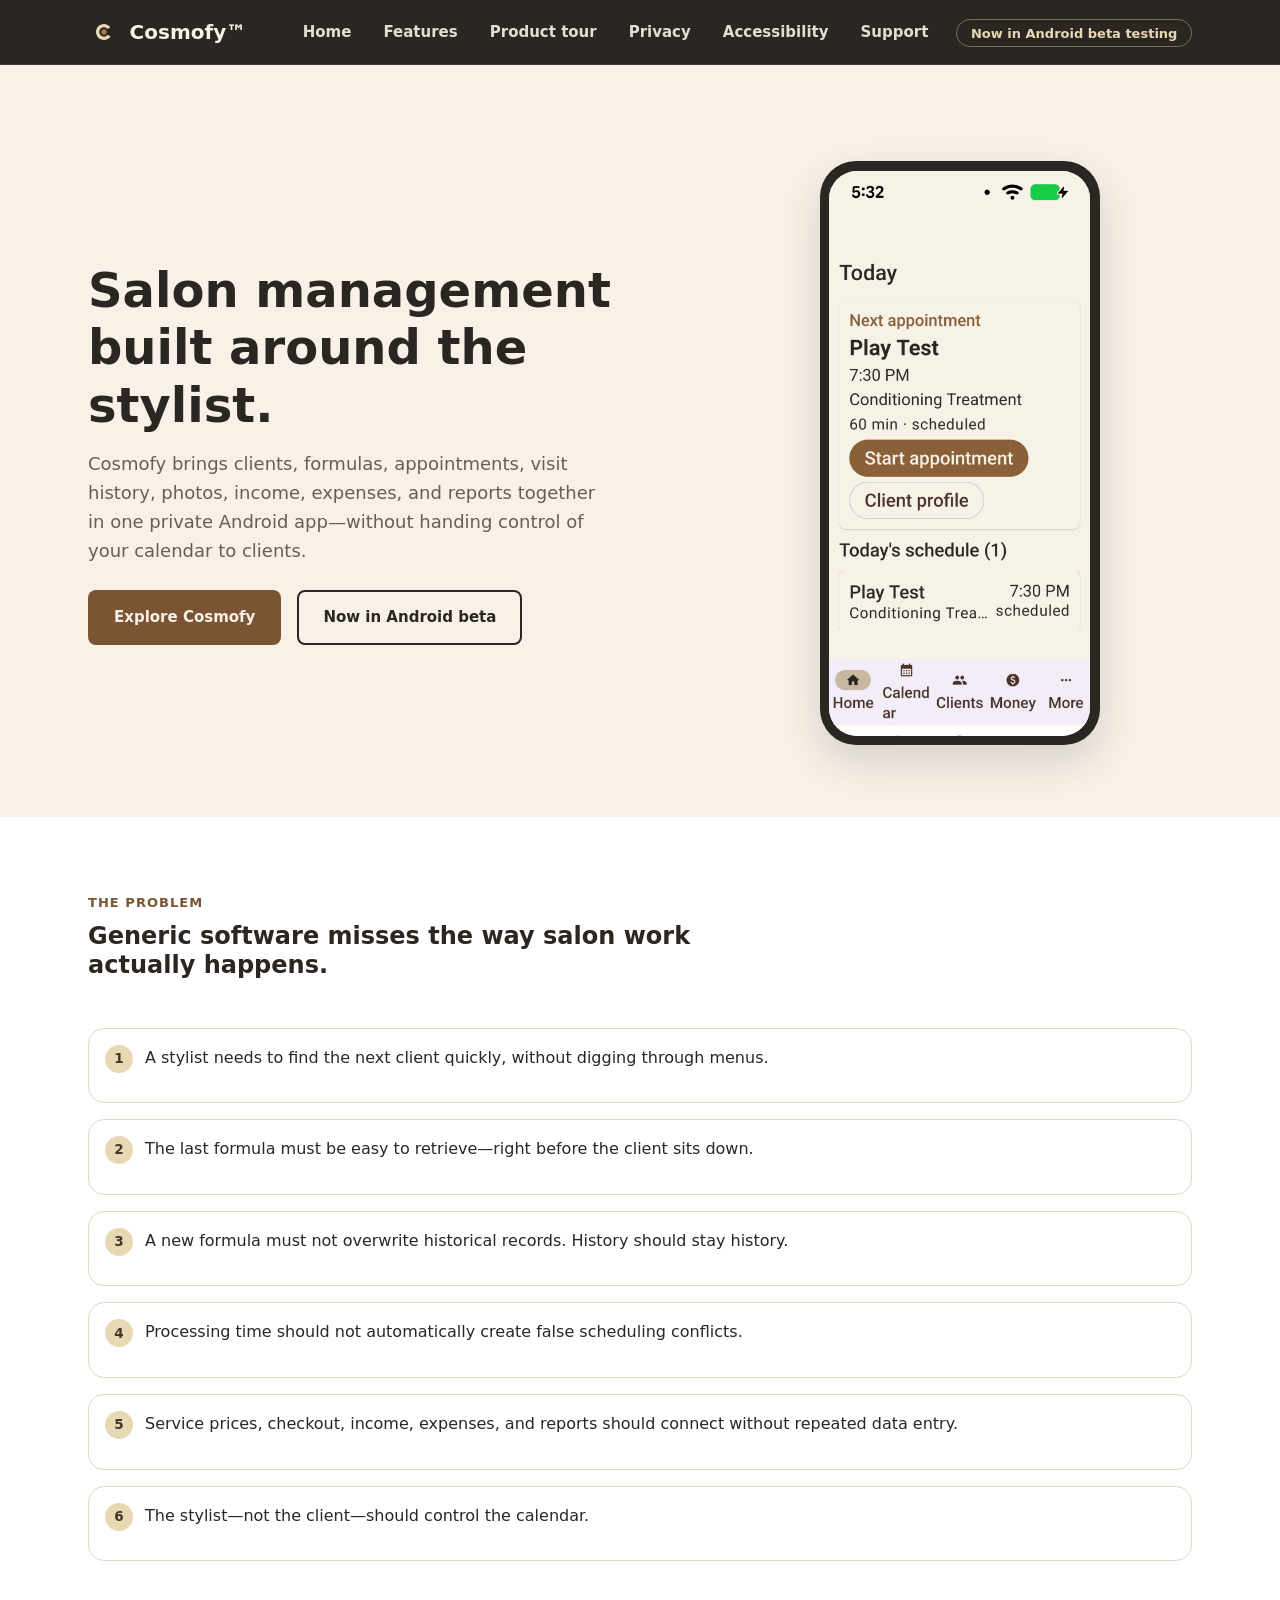
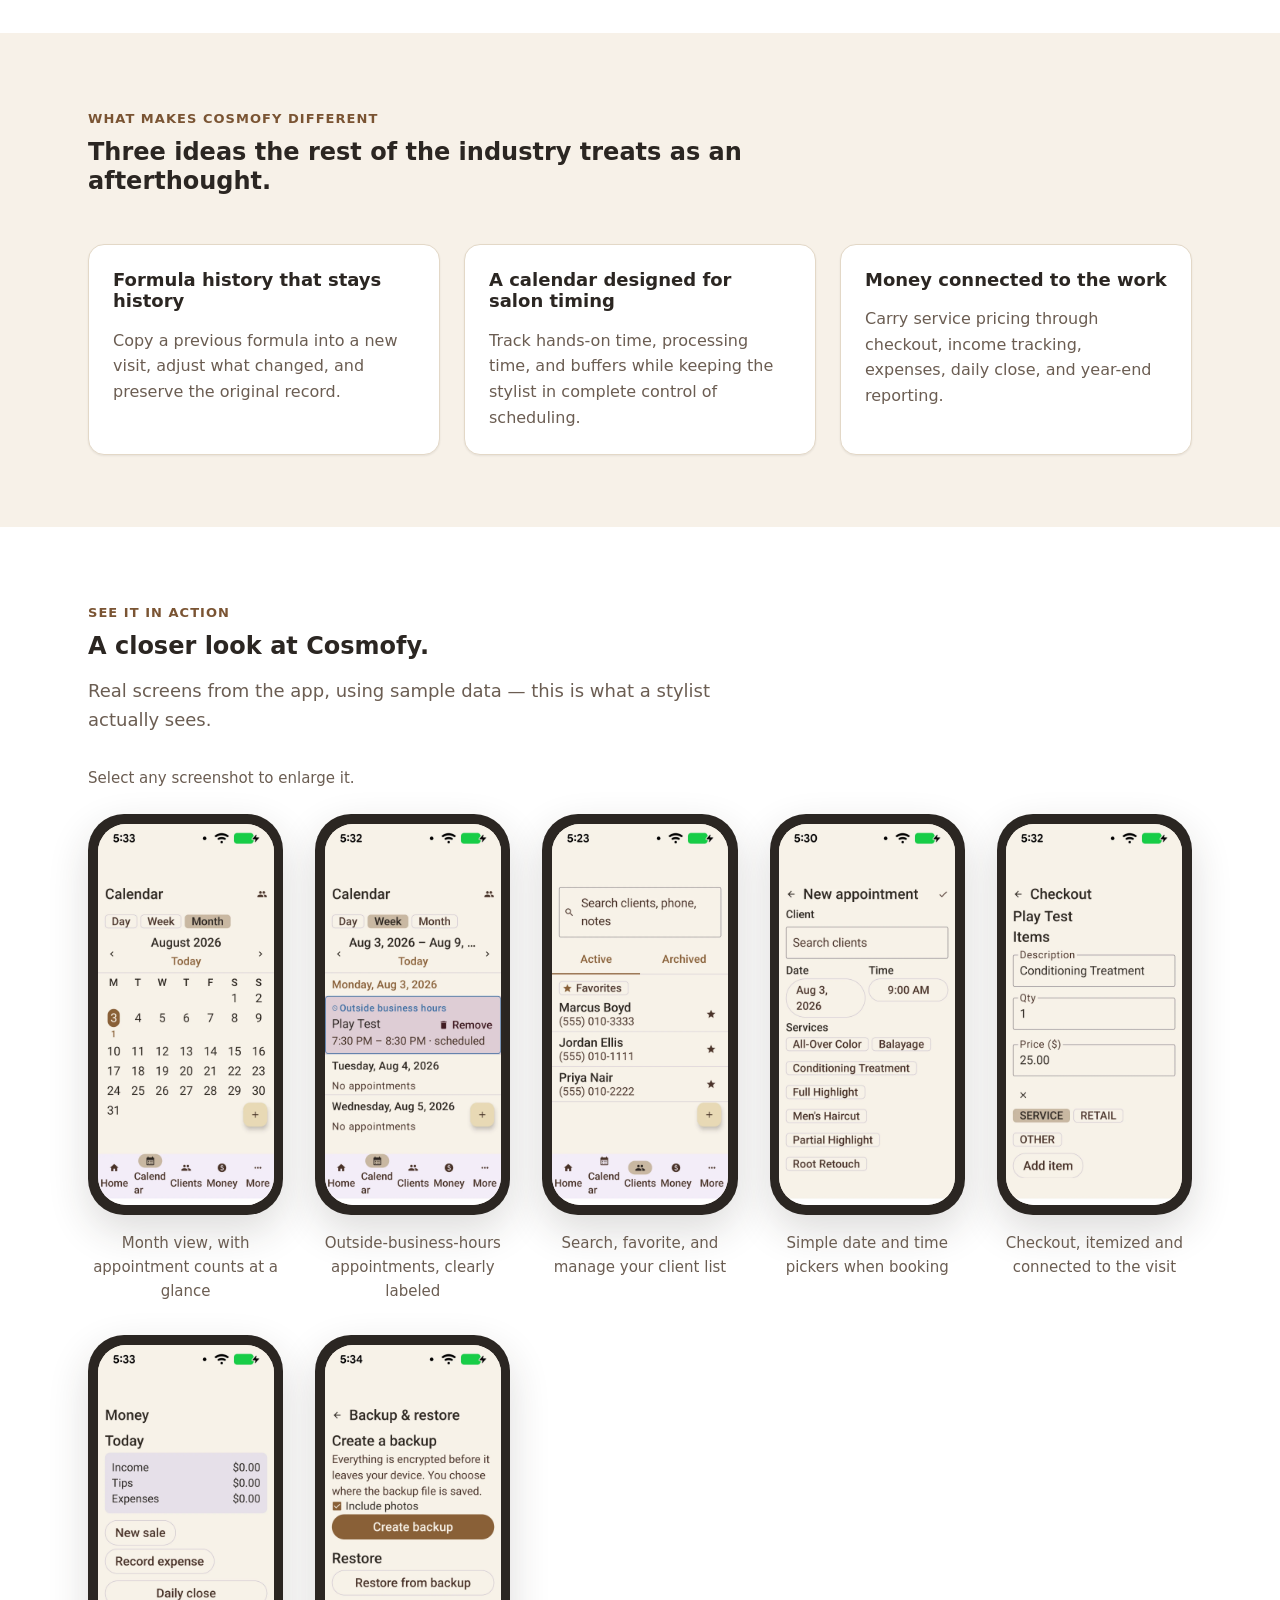
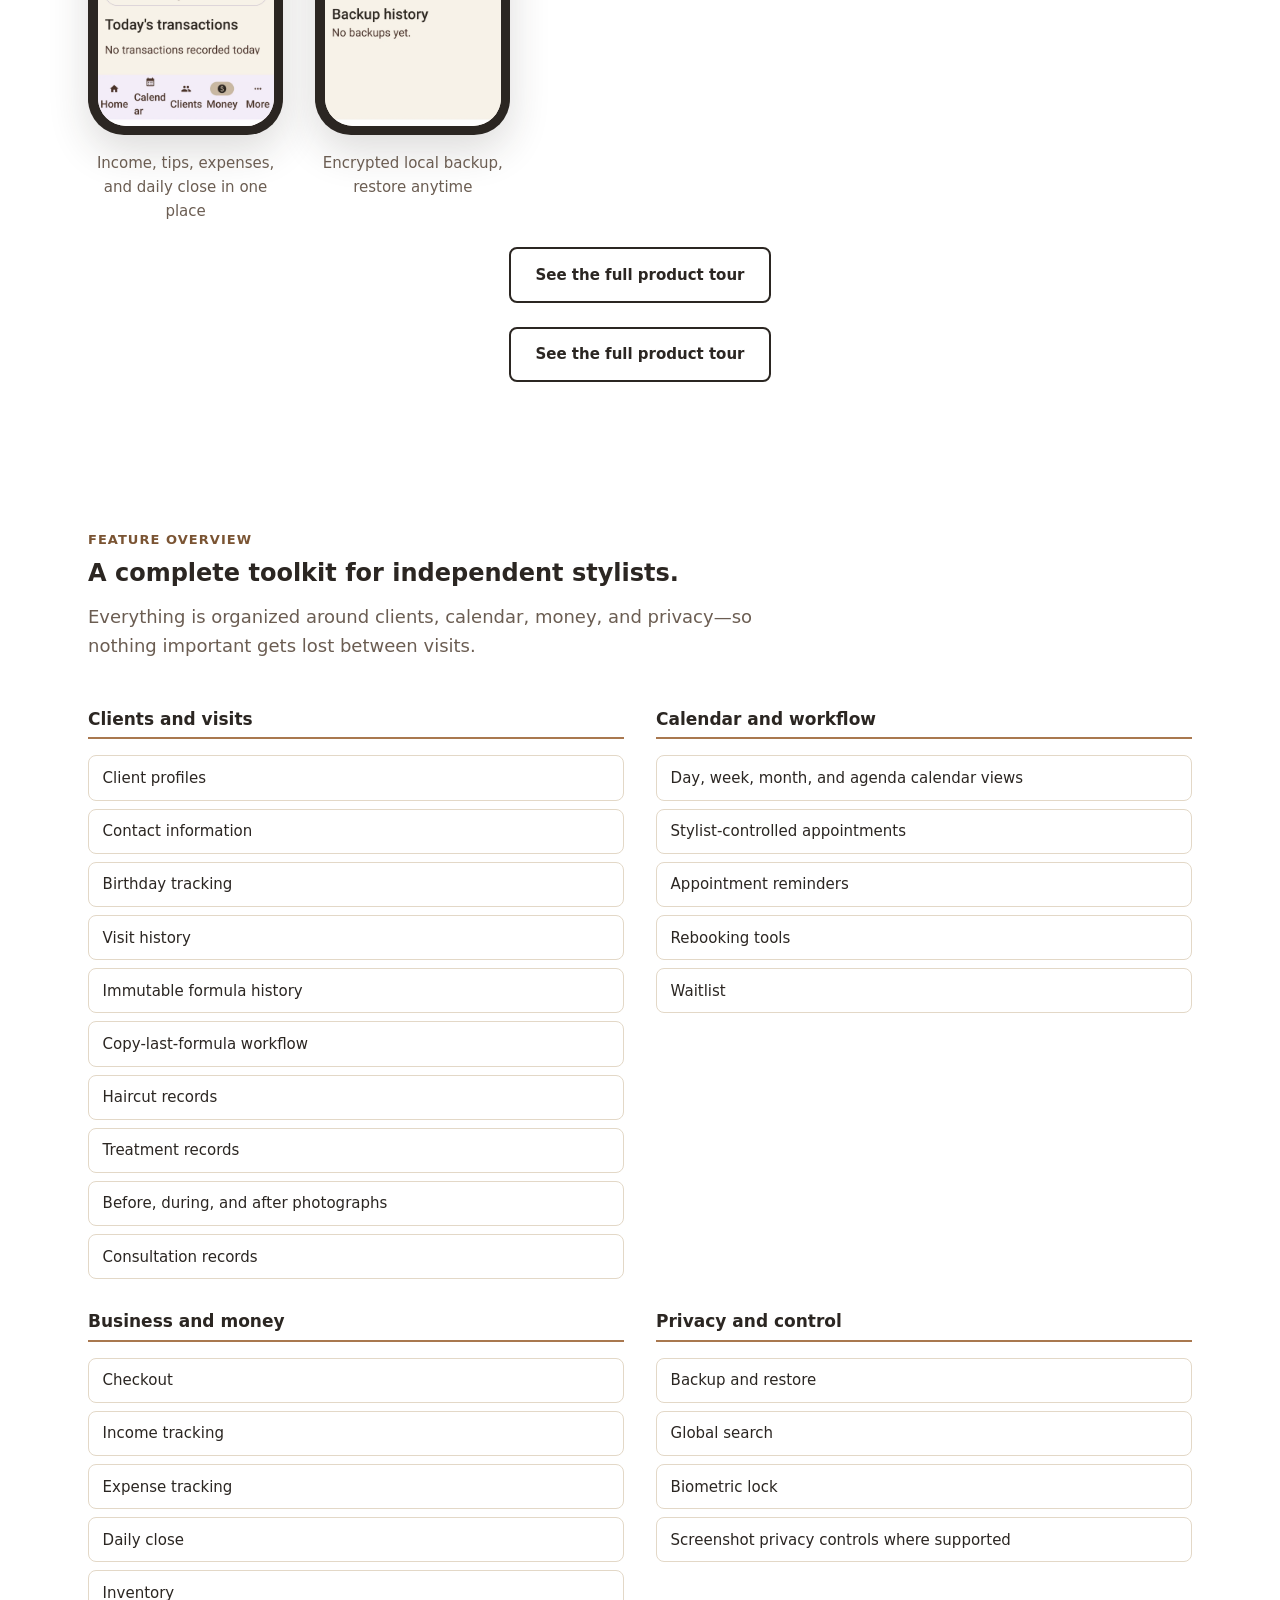
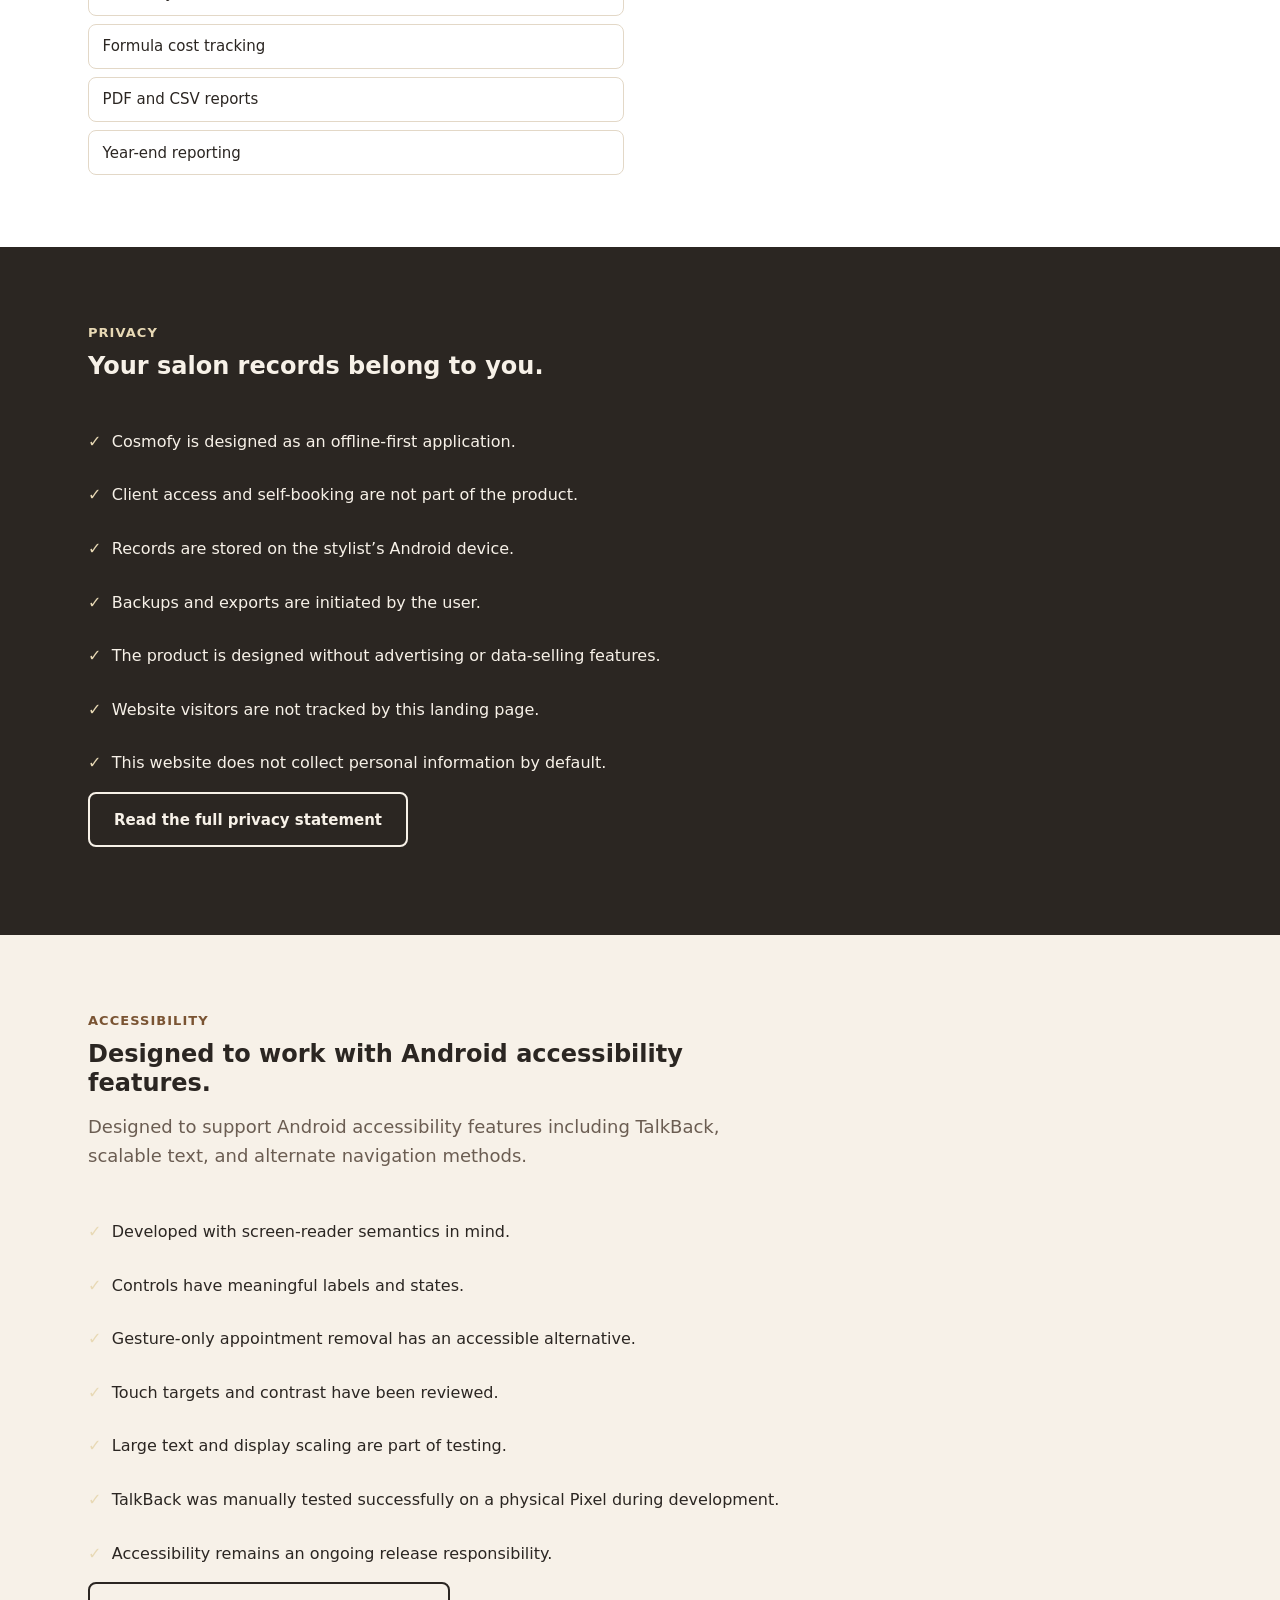
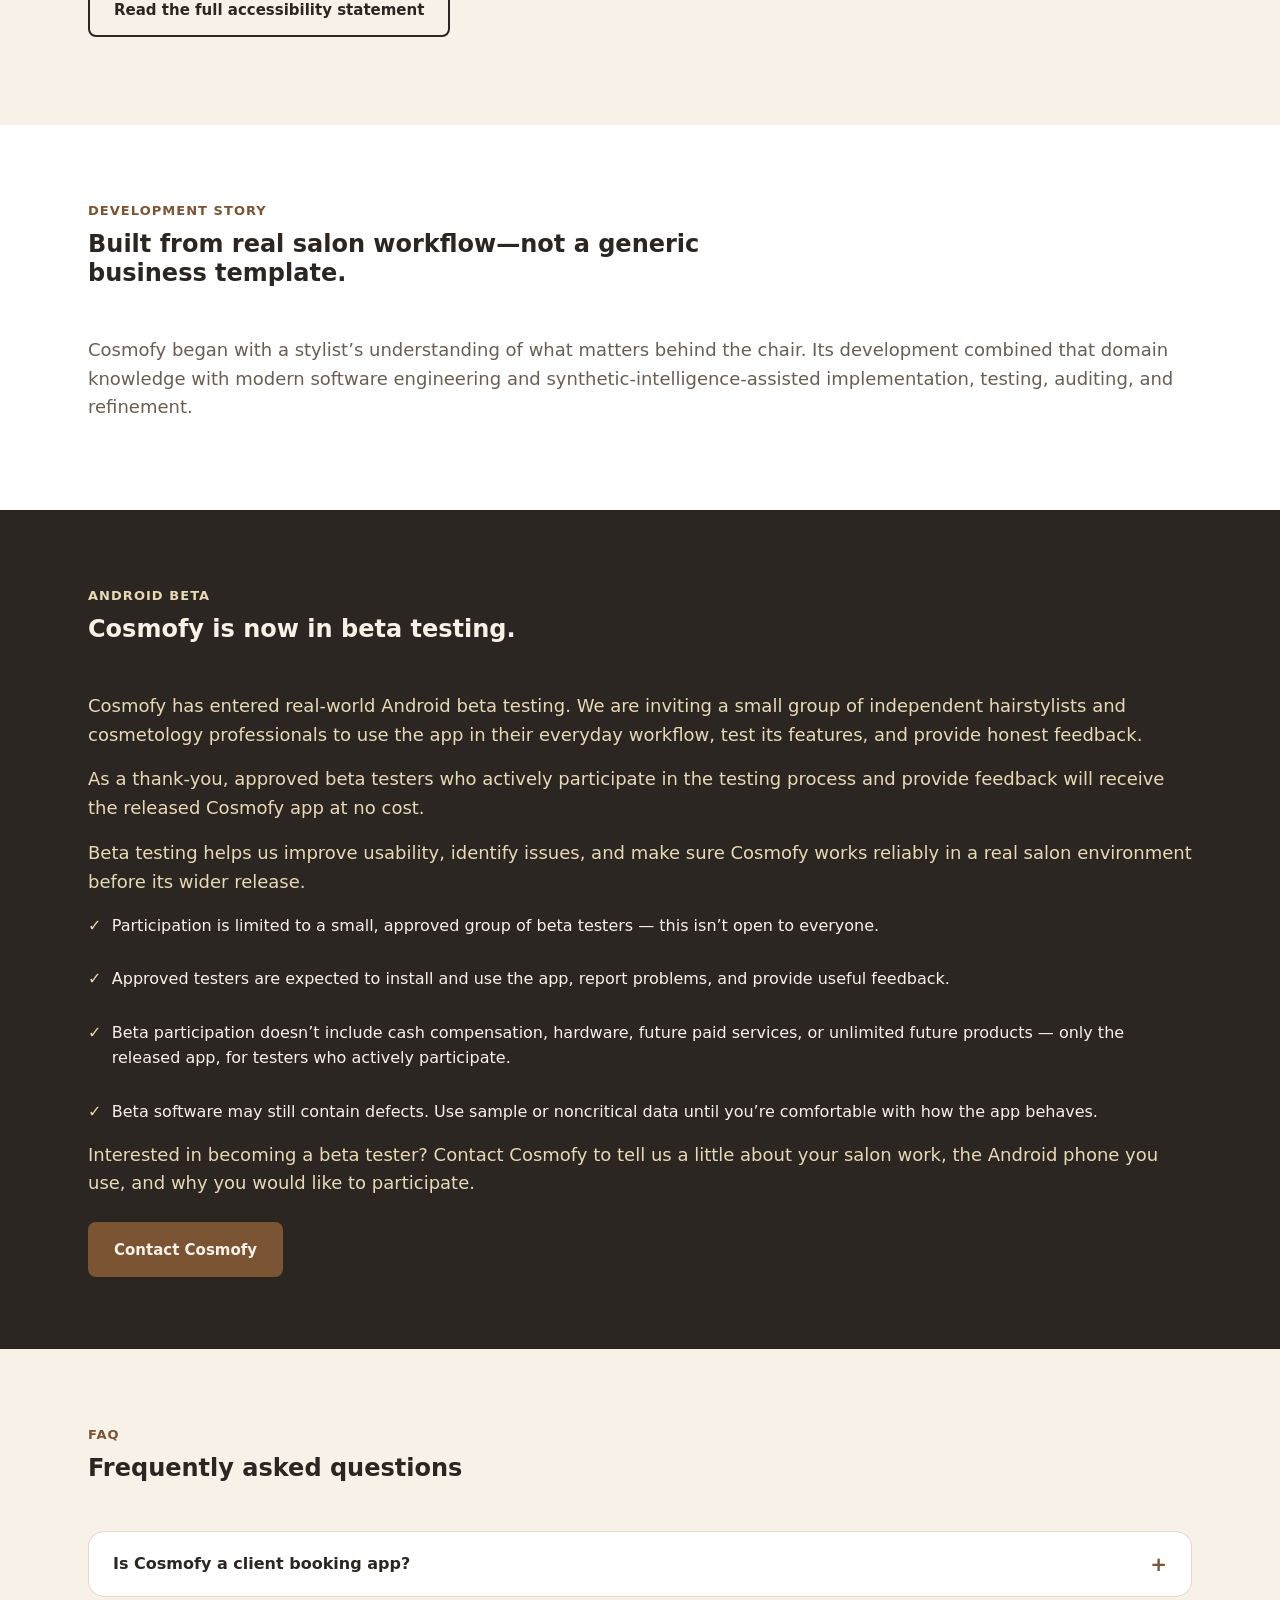
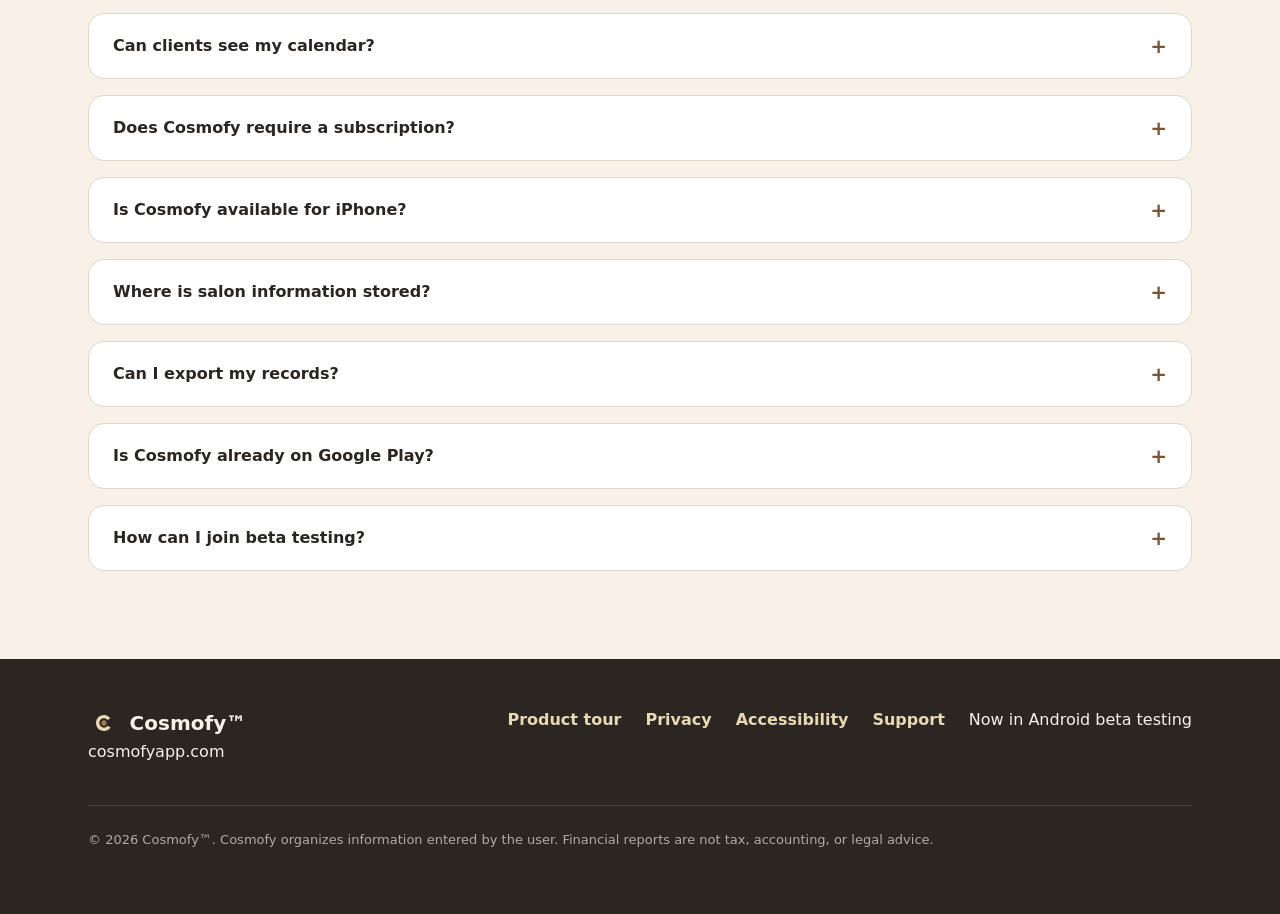
==== commit ed3aac78: "Add tablet Product Tour page with 15 real app screenshots Introduces a dedicated product-tour.html o" ====
--- a/index.html
+++ b/index.html
@@ -54,6 +54,7 @@
       <ul>
         <li><a href="index.html" aria-current="page">Home</a></li>
         <li><a href="index.html#features">Features</a></li>
+        <li><a href="product-tour.html">Product tour</a></li>
         <li><a href="privacy.html">Privacy</a></li>
         <li><a href="accessibility.html">Accessibility</a></li>
         <li><a href="support.html">Support</a></li>
@@ -241,6 +242,9 @@
           </a>
           <figcaption>Encrypted local backup, restore anytime</figcaption>
         </figure>
+      </div>
+      <div class="btn-row btn-row-center">
+        <a class="btn btn-secondary" href="product-tour.html">See the full product tour</a>
       </div>
     </div>
   </section>
@@ -451,6 +455,7 @@
         <p>cosmofyapp.com</p>
       </div>
       <ul class="footer-links">
+        <li><a href="product-tour.html">Product tour</a></li>
         <li><a href="privacy.html">Privacy</a></li>
         <li><a href="accessibility.html">Accessibility</a></li>
         <li><a href="support.html">Support</a></li>
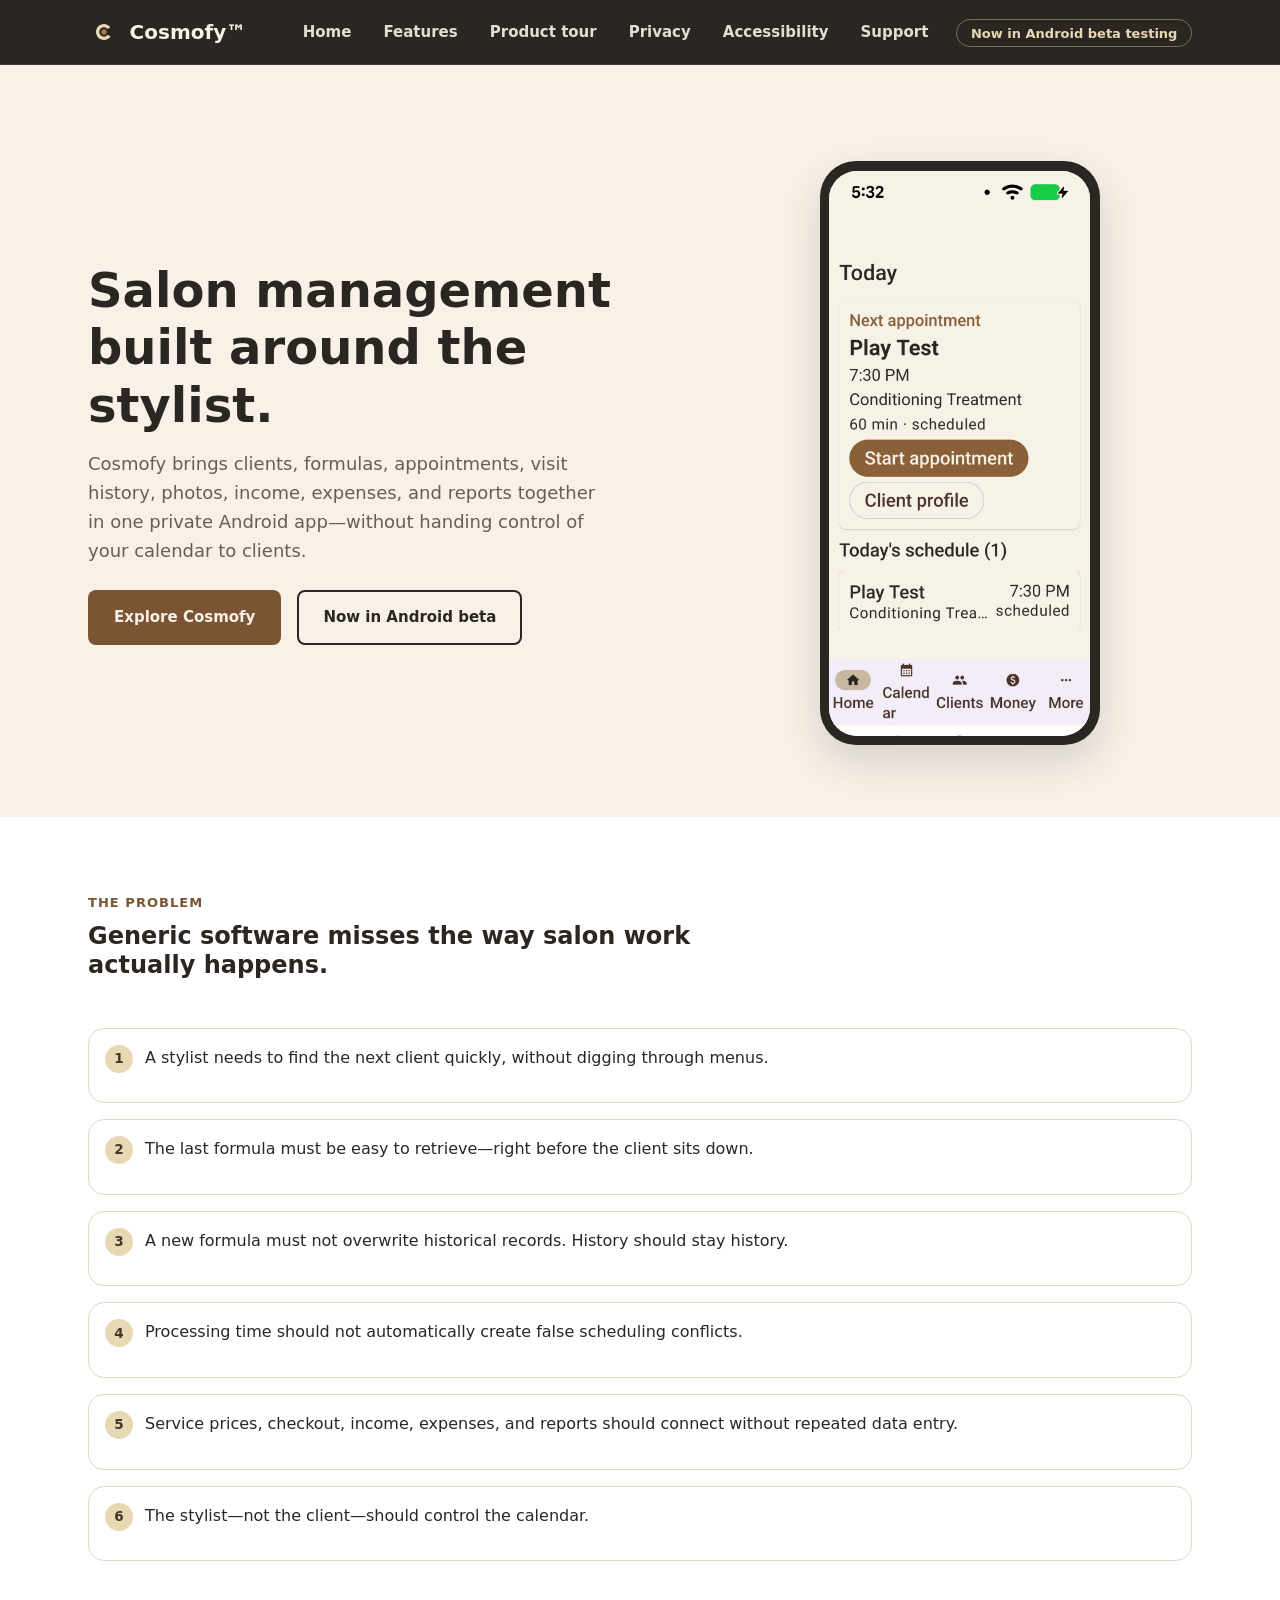
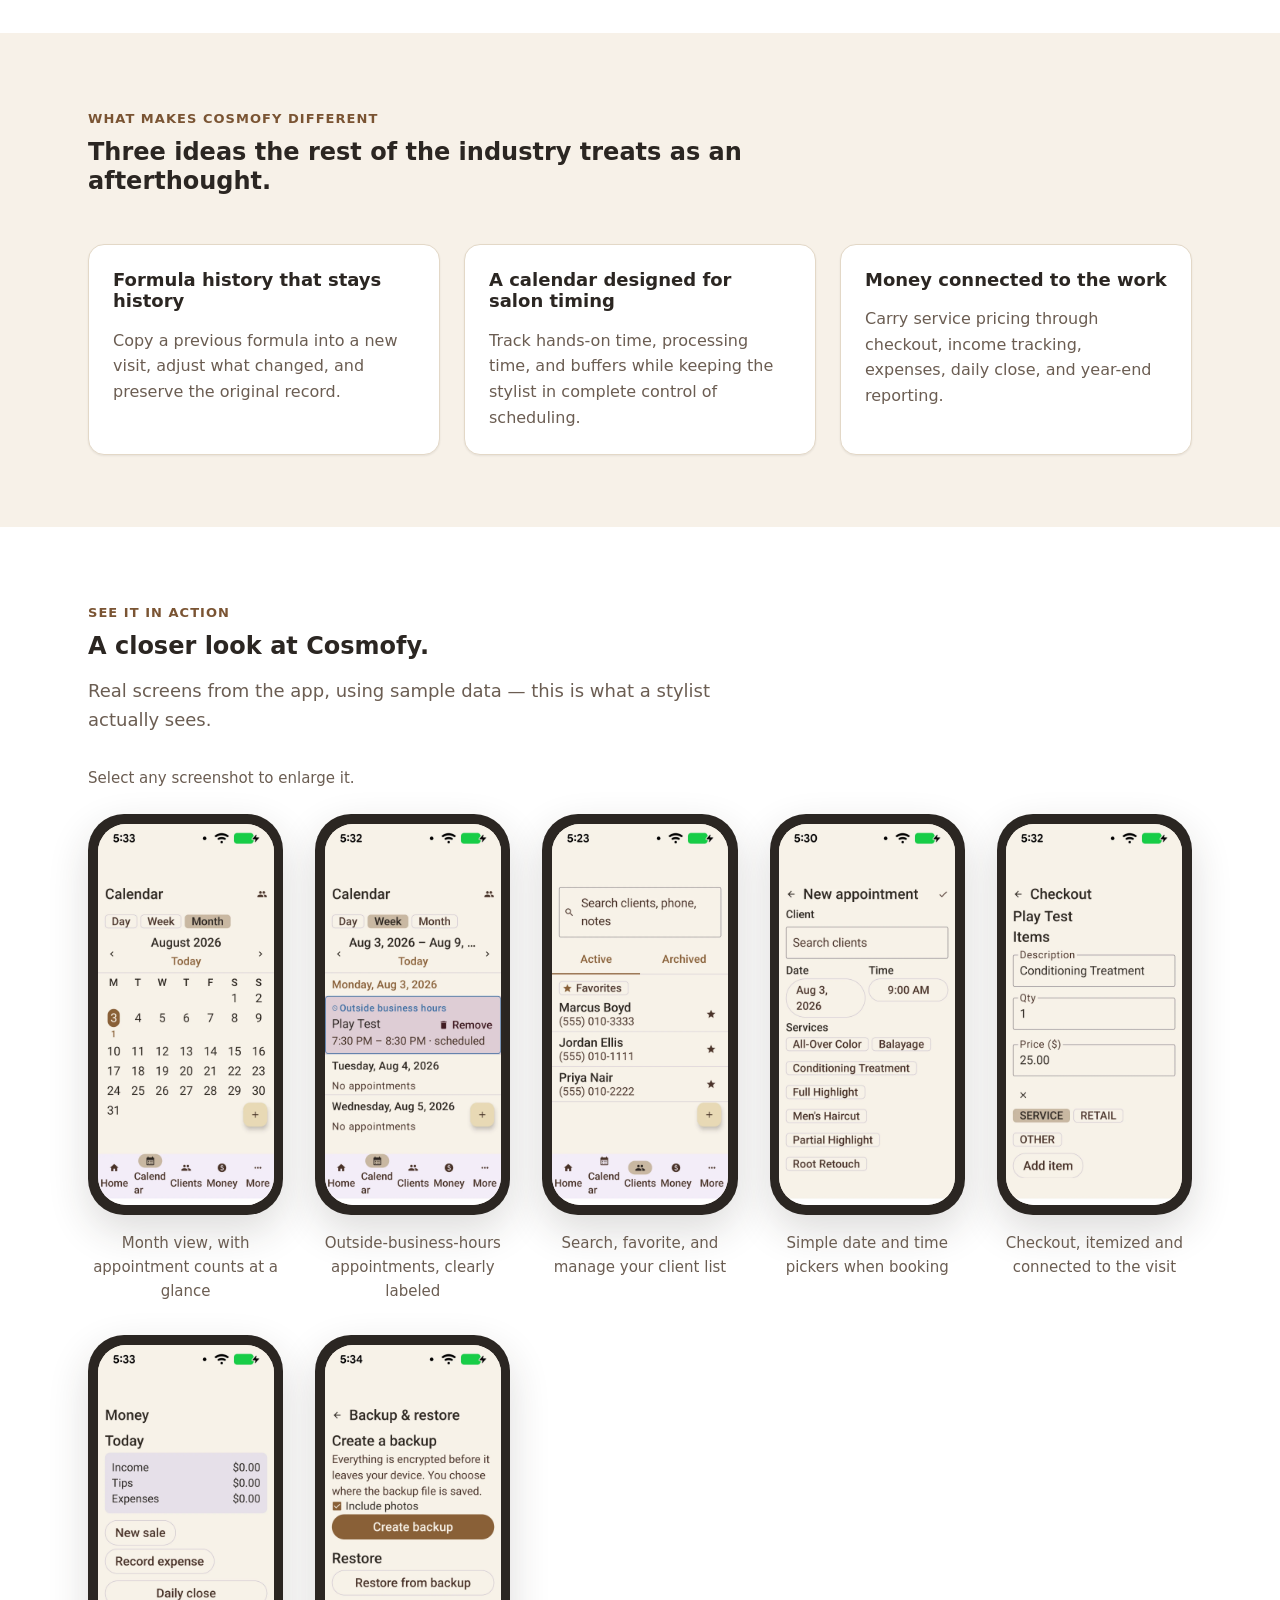
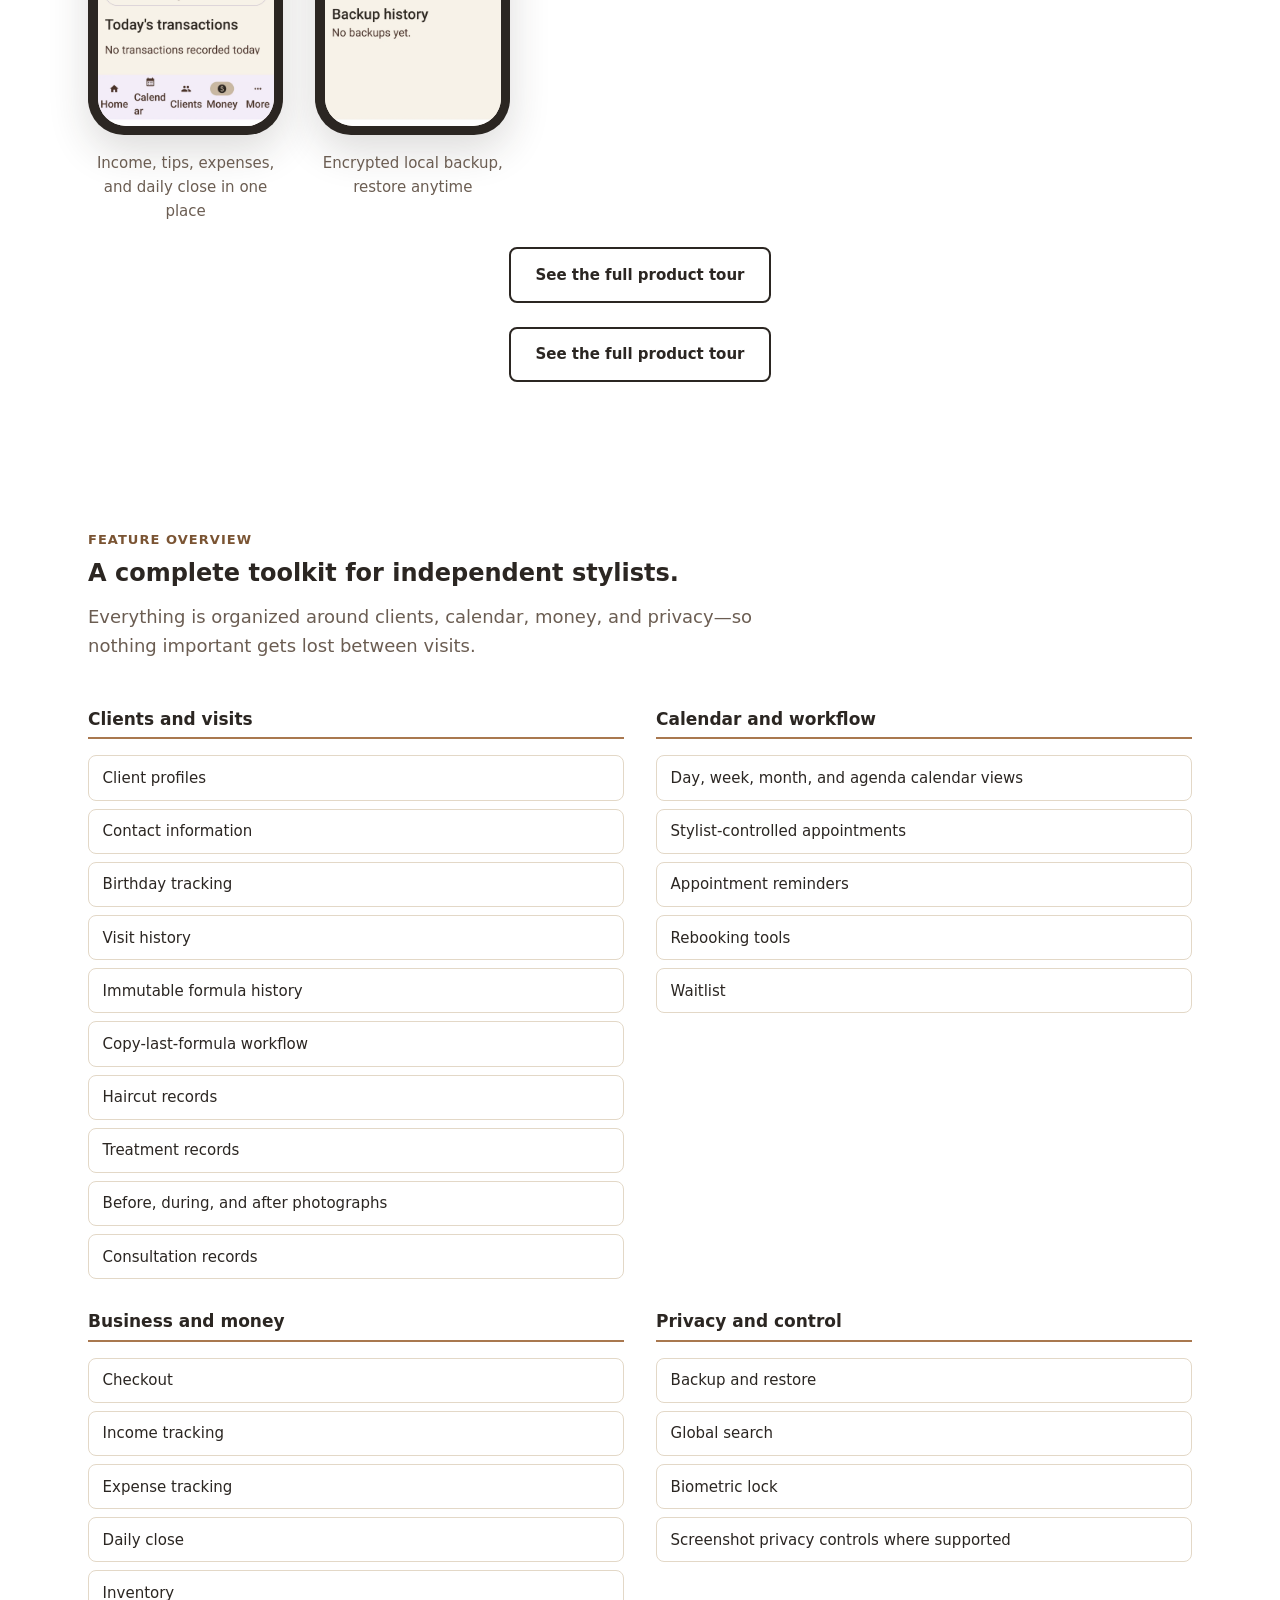
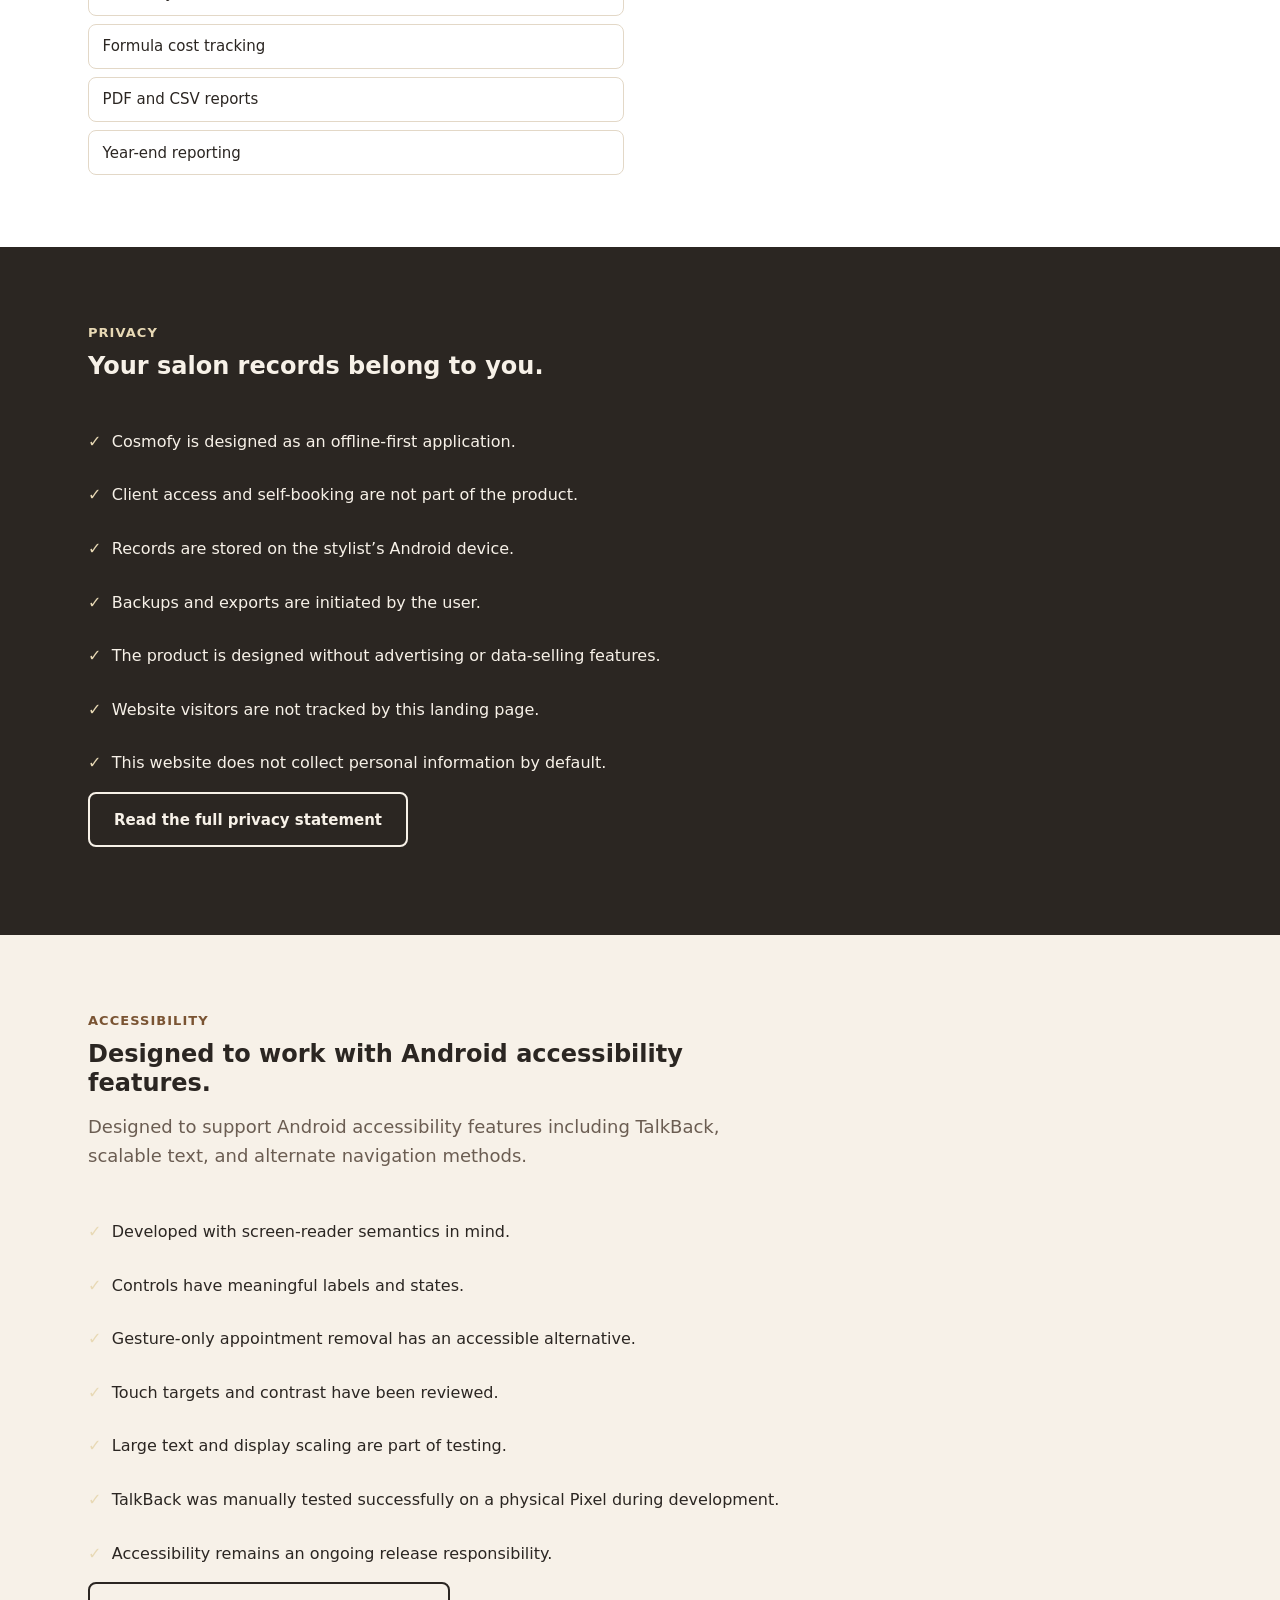
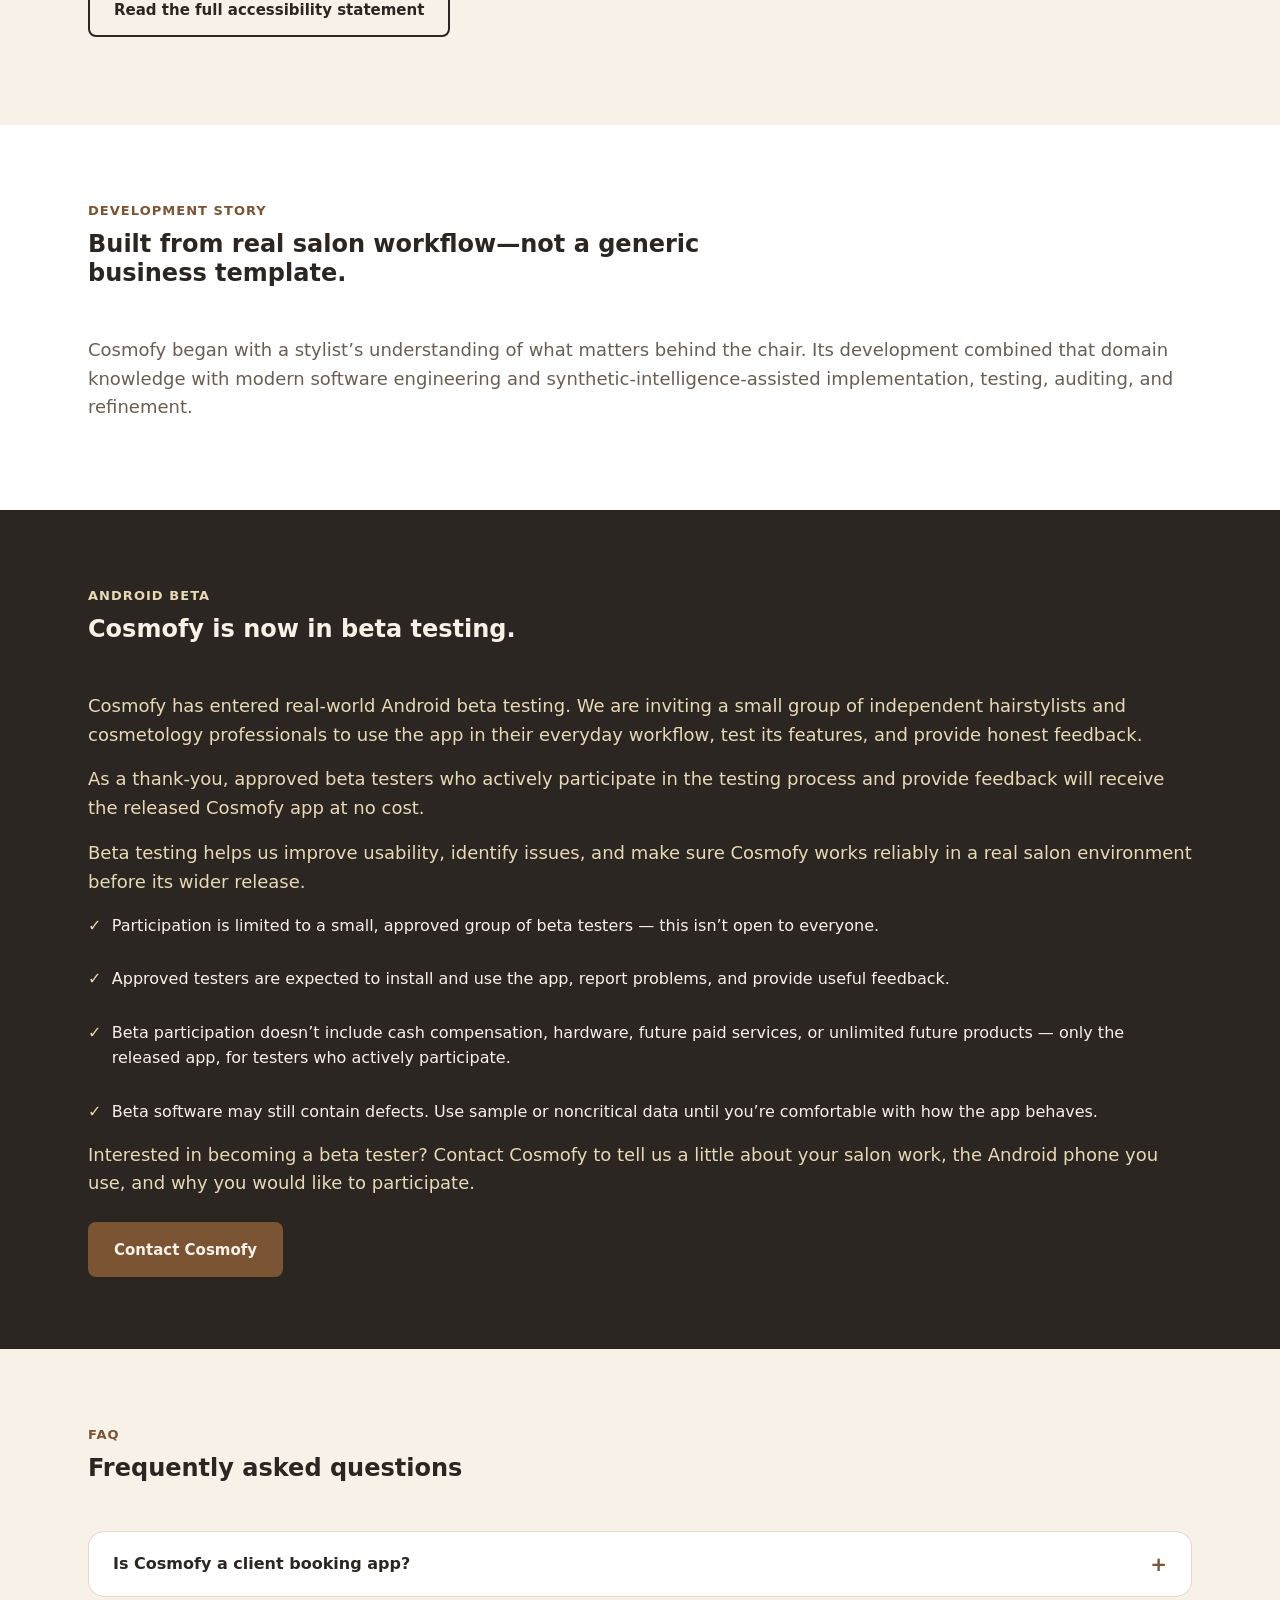
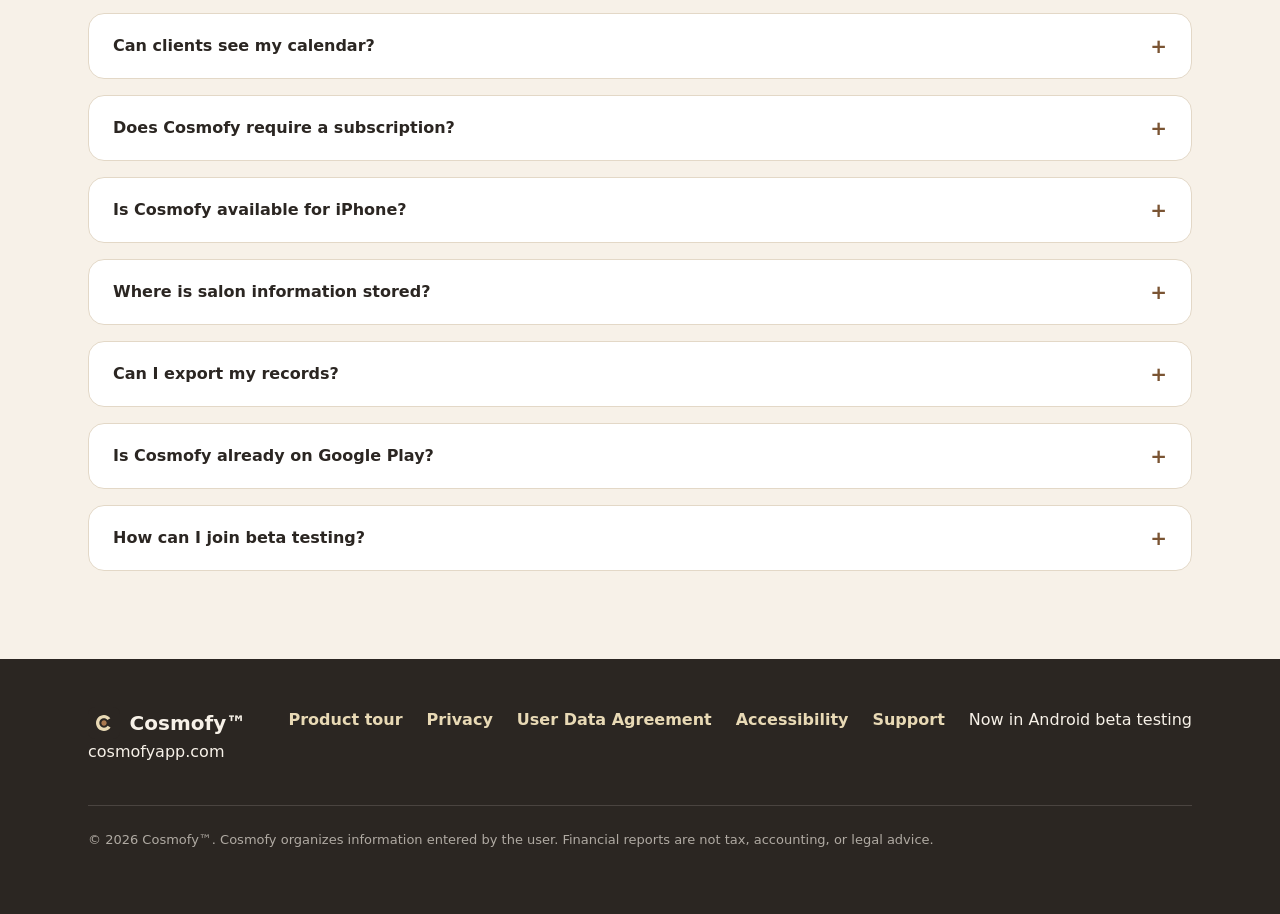
==== commit 0b10ae3a: "Publish User Data Responsibility & Limitation of Liability Agreement Adds user-data-agreement.html a" ====
--- a/index.html
+++ b/index.html
@@ -457,6 +457,7 @@
       <ul class="footer-links">
         <li><a href="product-tour.html">Product tour</a></li>
         <li><a href="privacy.html">Privacy</a></li>
+        <li><a href="user-data-agreement.html">User Data Agreement</a></li>
         <li><a href="accessibility.html">Accessibility</a></li>
         <li><a href="support.html">Support</a></li>
         <li><span>Now in Android beta testing</span></li>
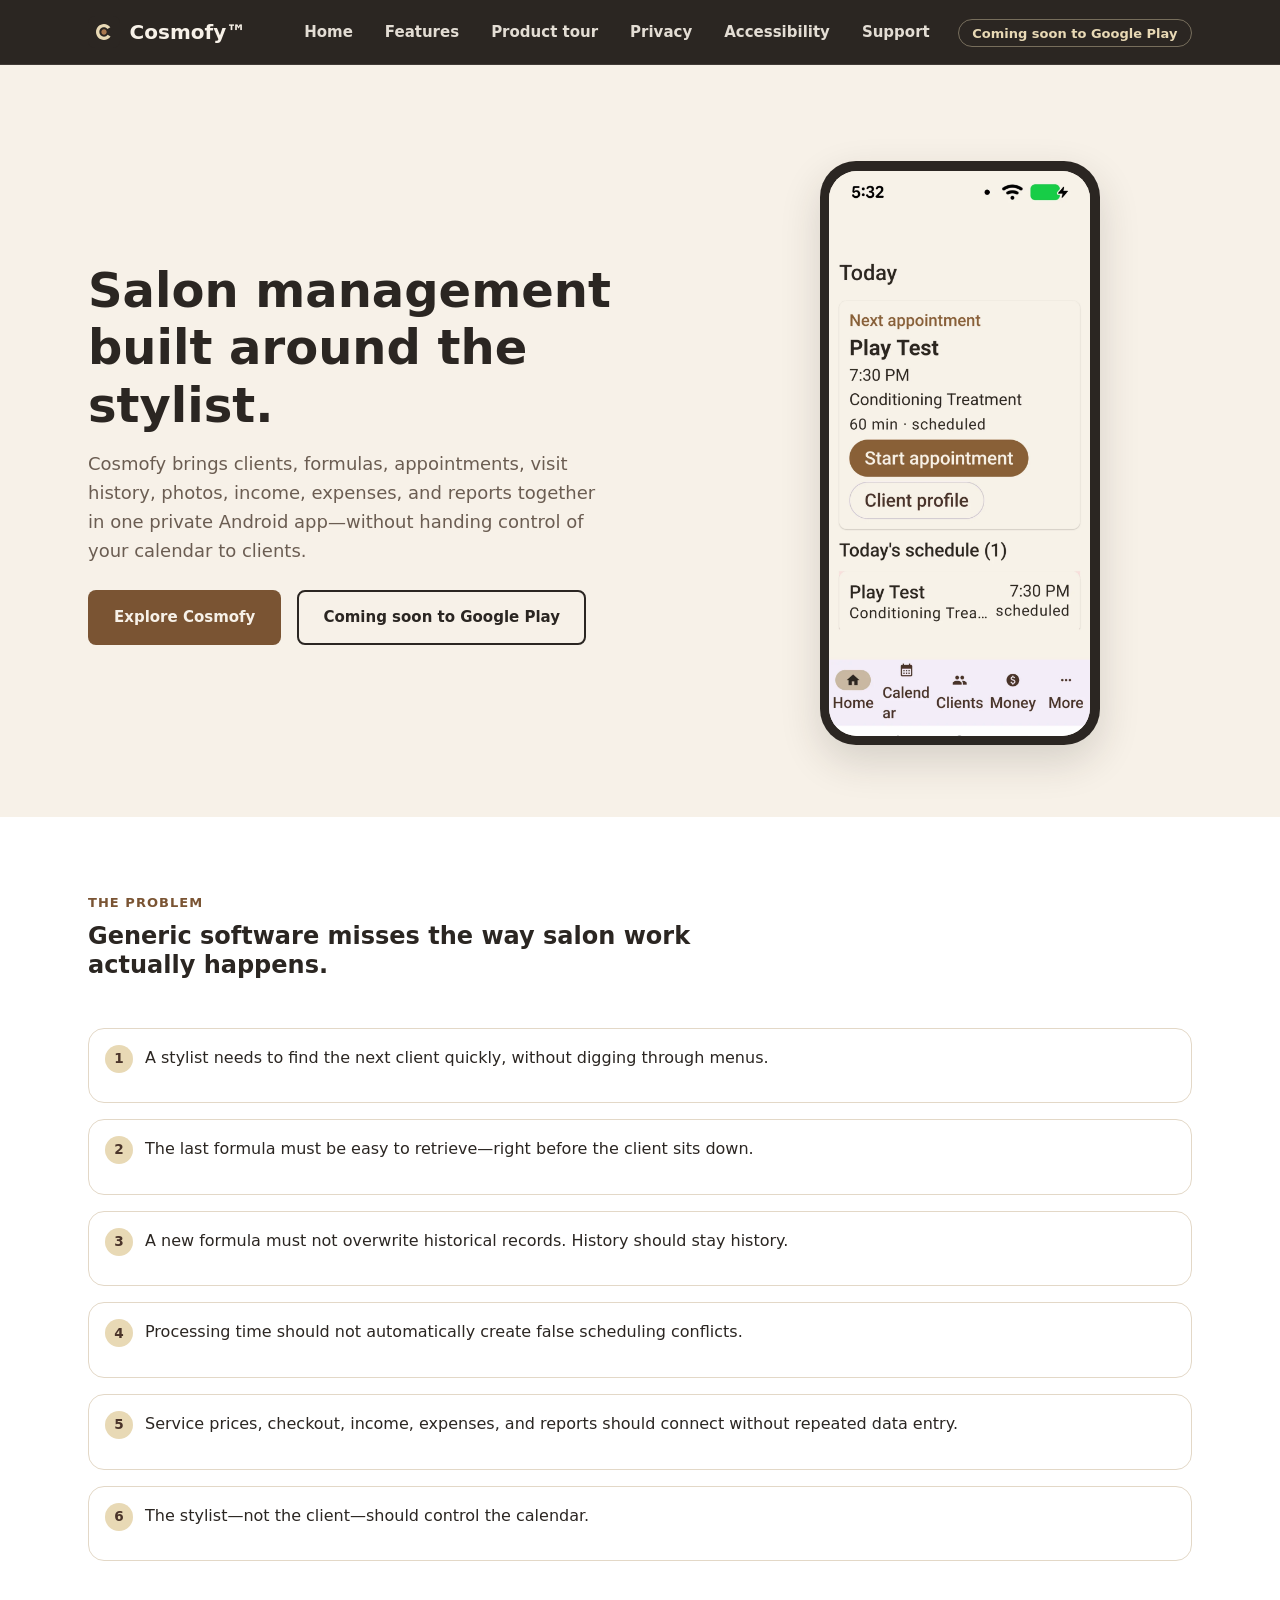
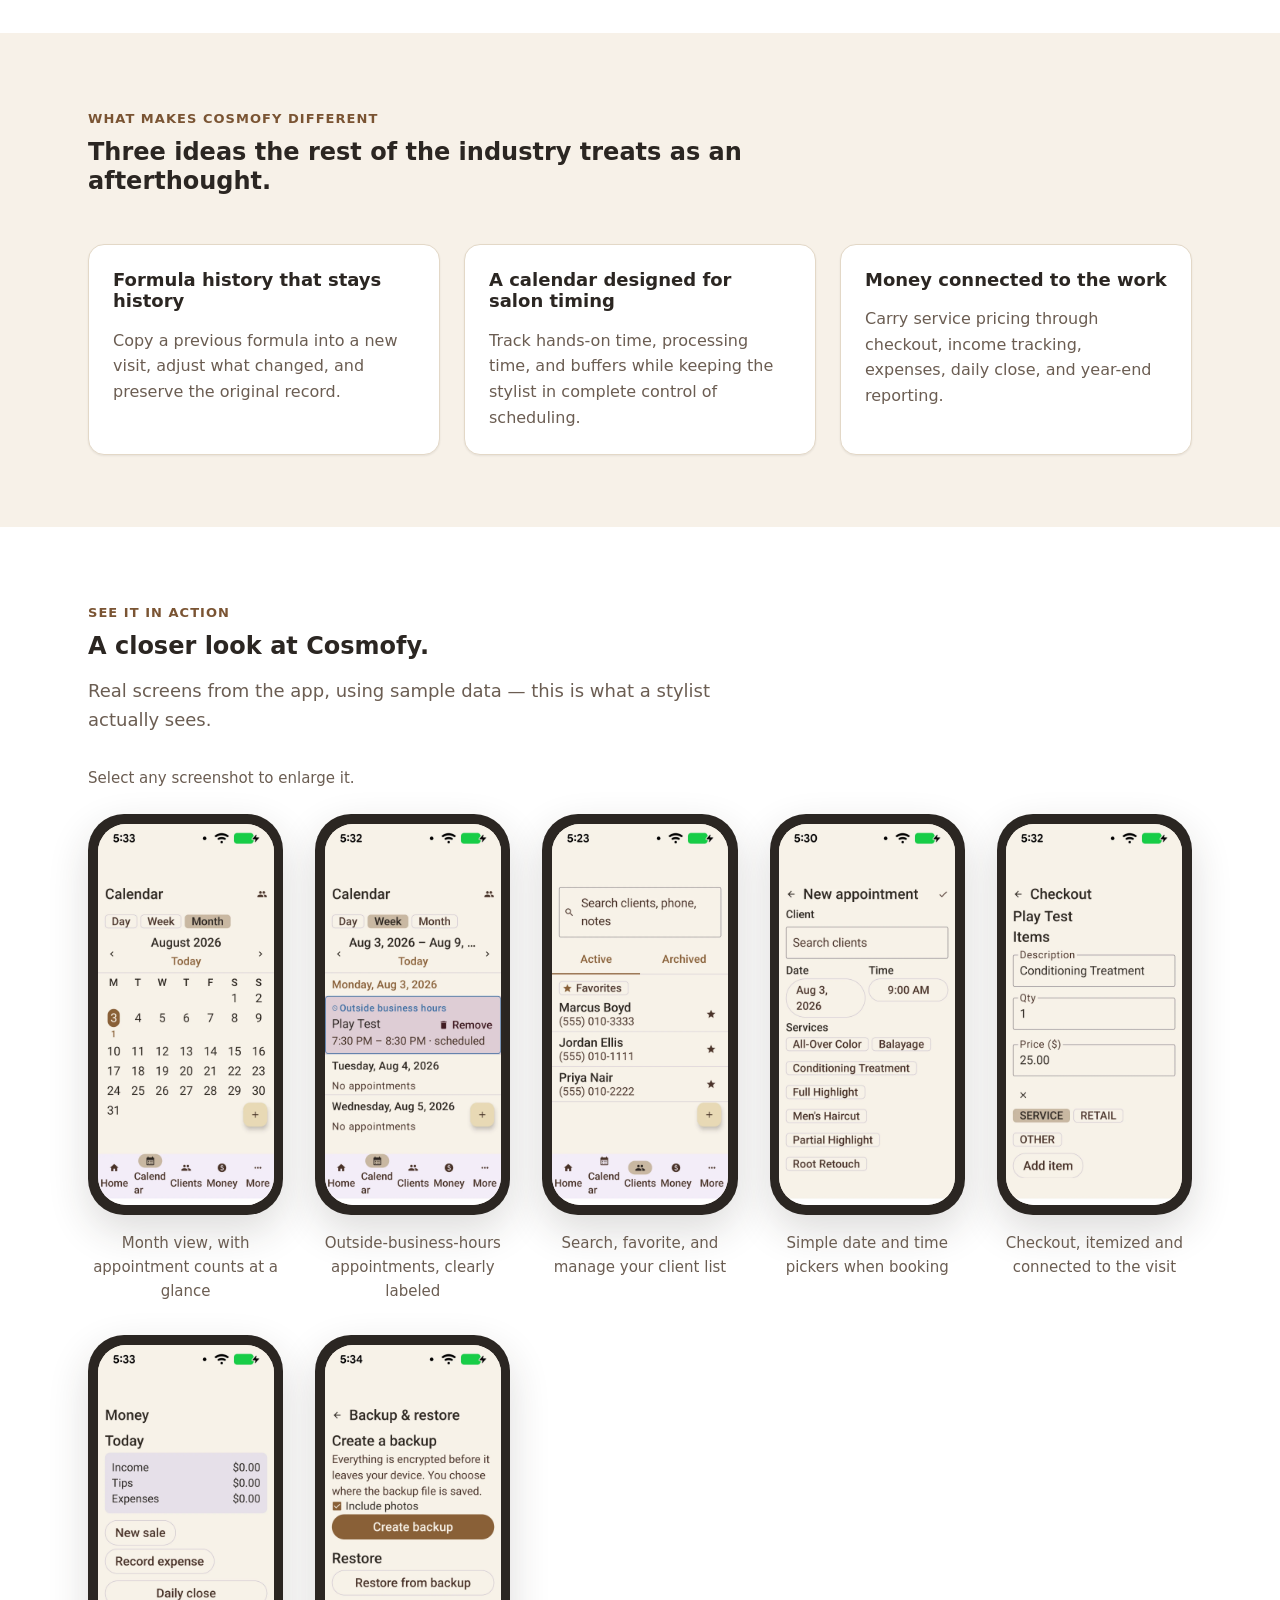
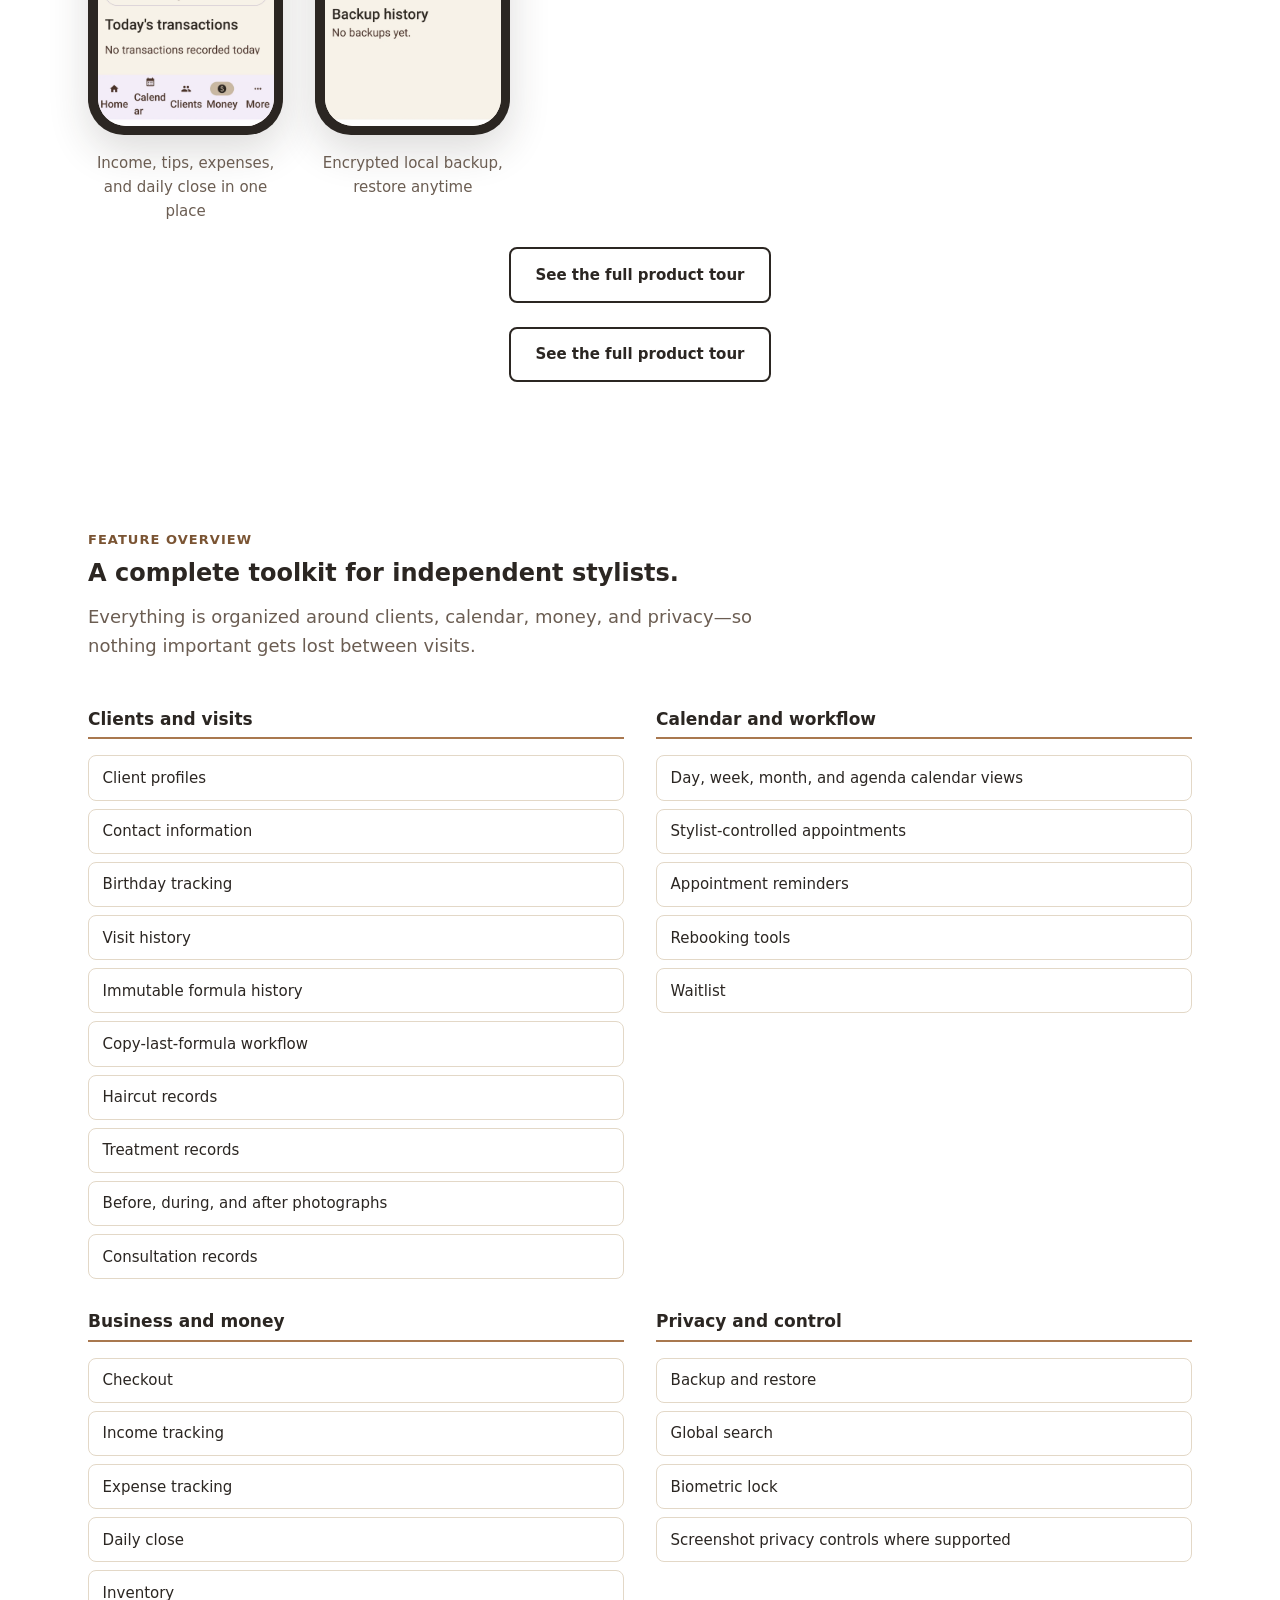
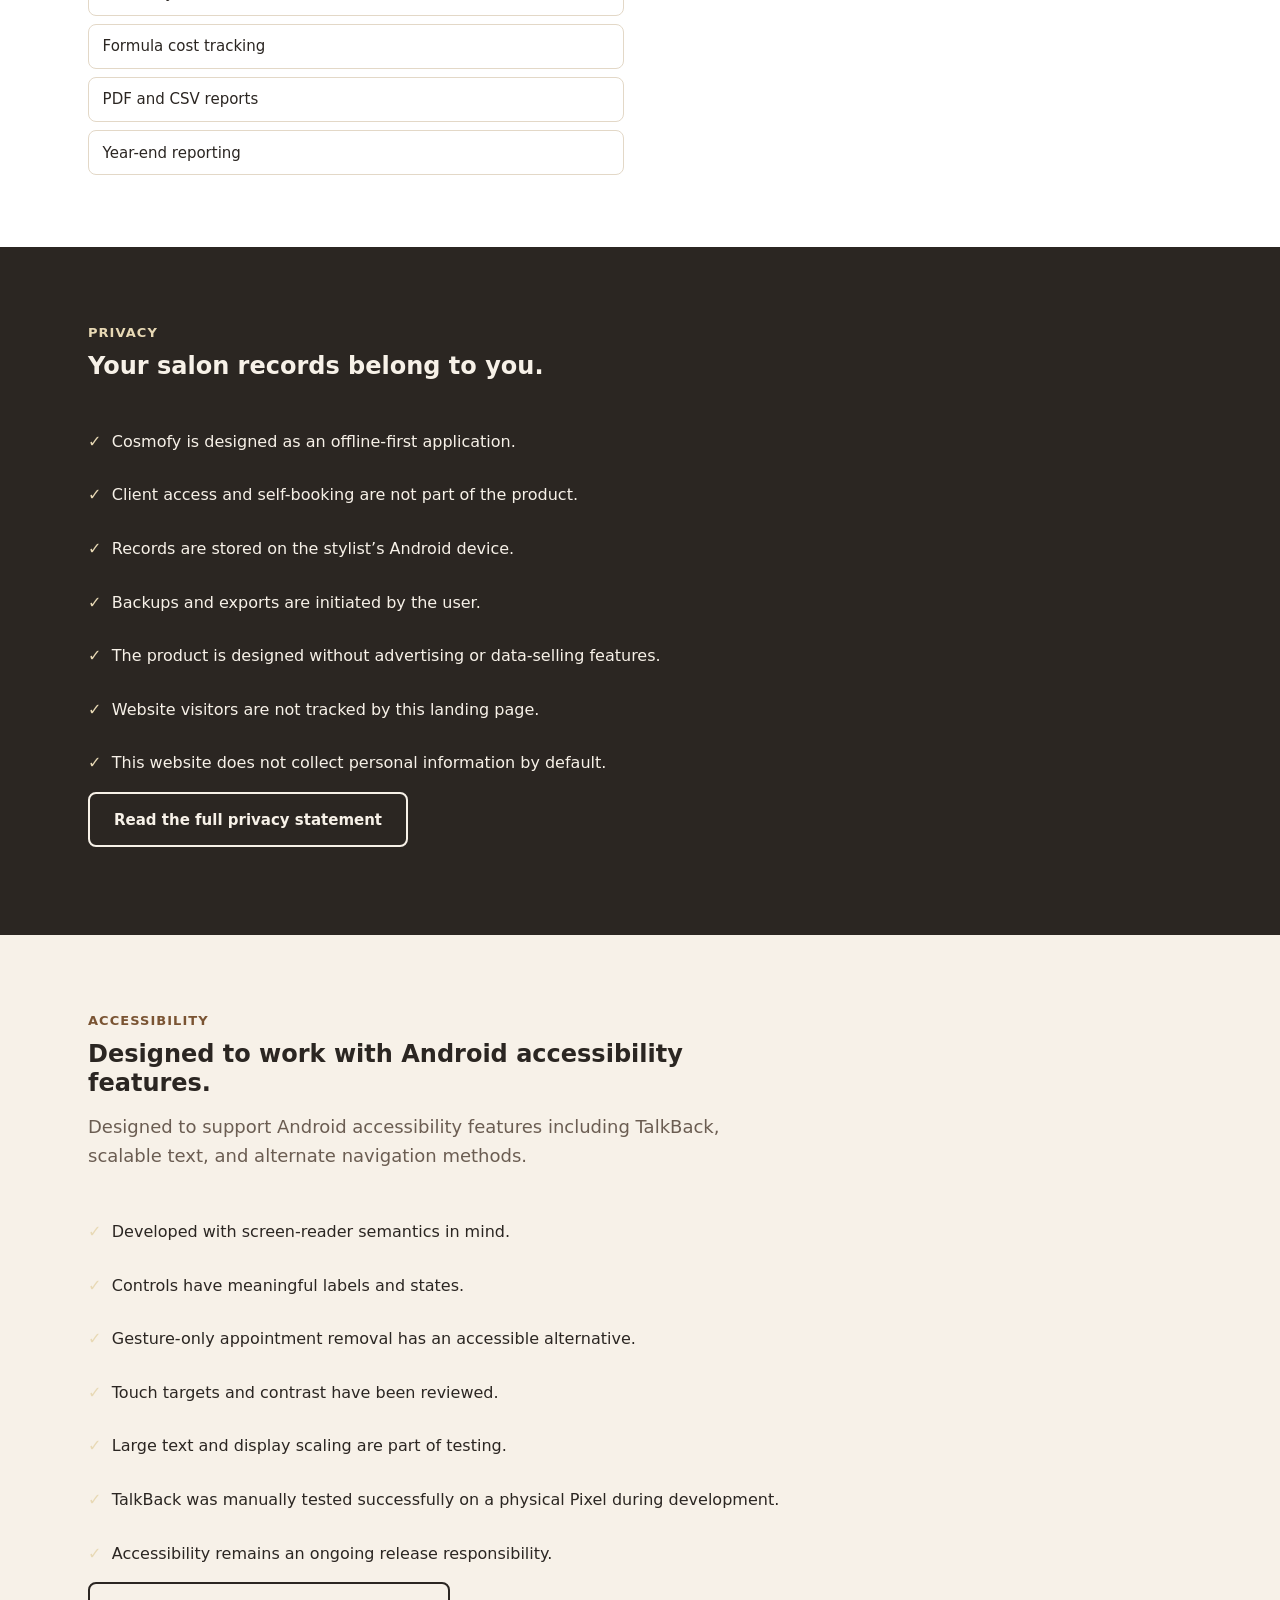
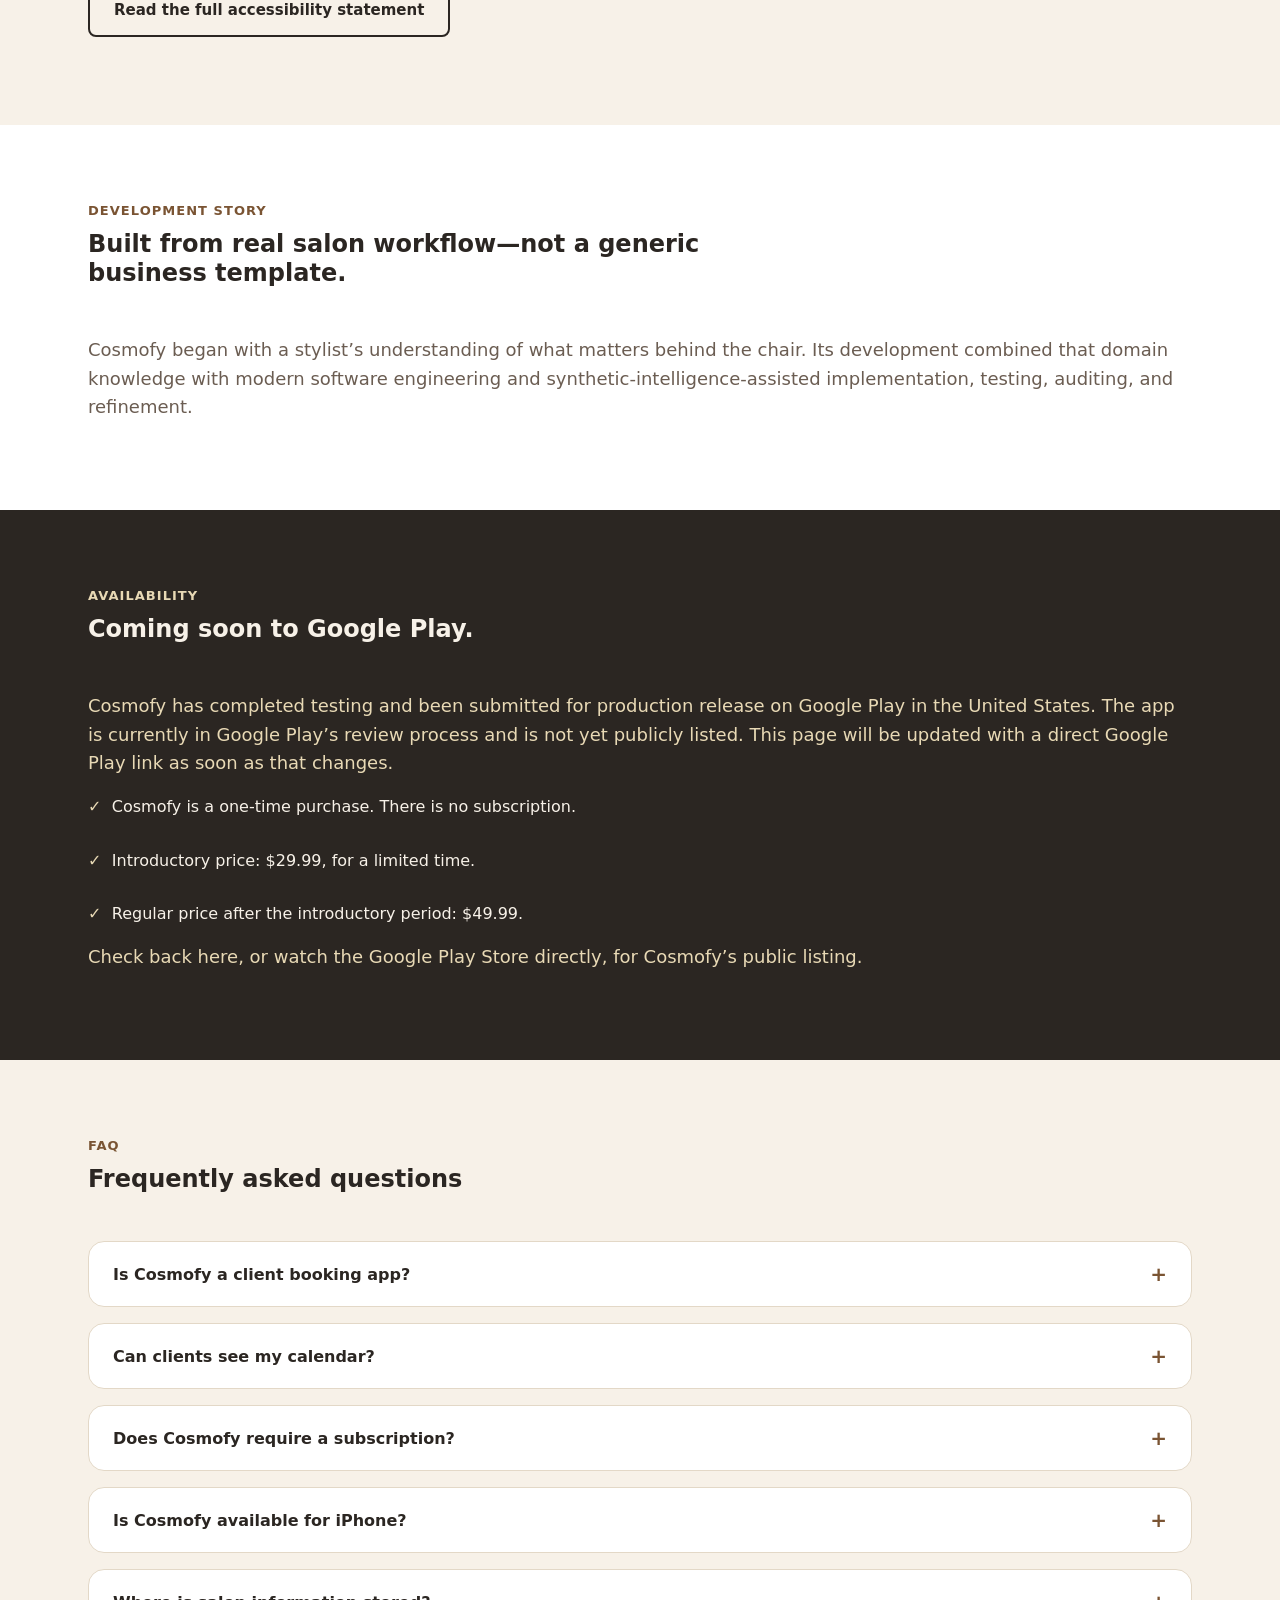
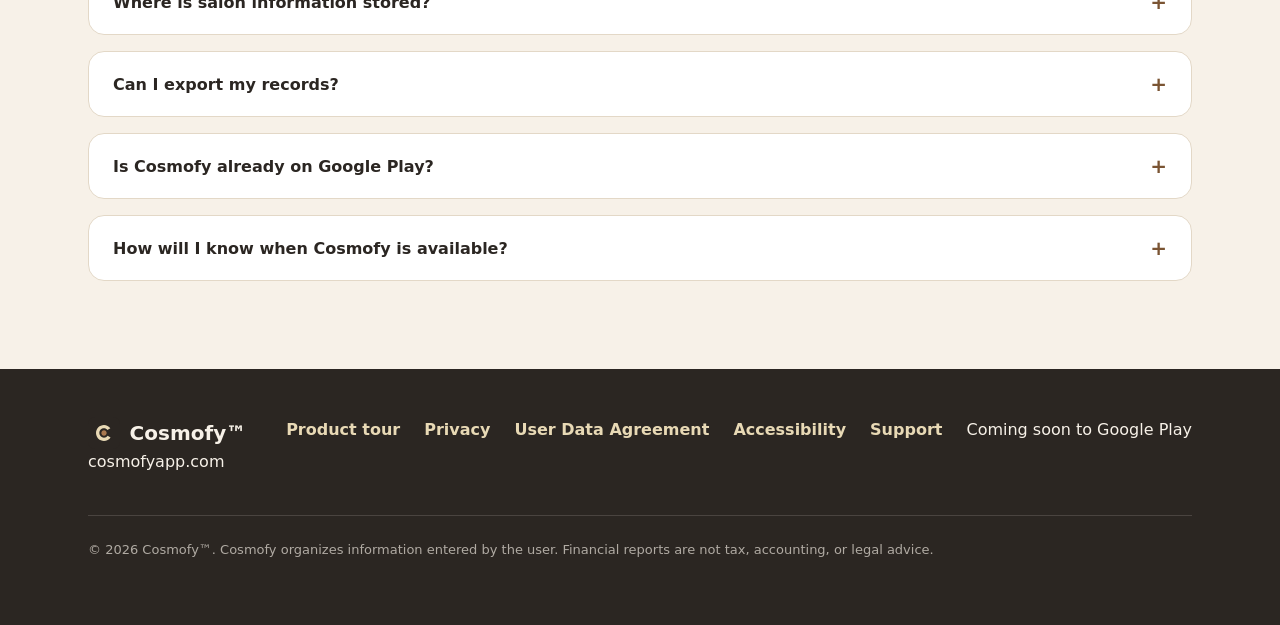
==== commit 6424ef89: "Prepare Cosmofy website for Google Play launch Co-Authored-By: Claude Sonnet 5 <noreply@anthropic.co" ====
--- a/index.html
+++ b/index.html
@@ -14,11 +14,16 @@
 <meta property="og:title" content="Cosmofy™ | Private Salon Management for Independent Stylists">
 <meta property="og:description" content="Cosmofy is a private Android salon-management app for independent stylists, combining client records, formula history, appointments, visits, photos, income, expenses, and reporting.">
 <meta property="og:url" content="https://cosmofyapp.com/">
-<meta property="og:image" content="https://cosmofyapp.com/social-preview.svg">
+<meta property="og:image" content="https://cosmofyapp.com/social-preview.png">
+<meta property="og:image:type" content="image/png">
+<meta property="og:image:width" content="1200">
+<meta property="og:image:height" content="630">
+<meta property="og:image:alt" content="Cosmofy — Private salon management built around the stylist">
 <meta name="twitter:card" content="summary_large_image">
 <meta name="twitter:title" content="Cosmofy™ | Private Salon Management for Independent Stylists">
 <meta name="twitter:description" content="Cosmofy is a private Android salon-management app for independent stylists, combining client records, formula history, appointments, visits, photos, income, expenses, and reporting.">
-<meta name="twitter:image" content="https://cosmofyapp.com/social-preview.svg">
+<meta name="twitter:image" content="https://cosmofyapp.com/social-preview.png">
+<meta name="twitter:image:alt" content="Cosmofy — Private salon management built around the stylist">
 <meta http-equiv="Content-Security-Policy" content="default-src 'self'; img-src 'self' data:; style-src 'self'; script-src 'self'; font-src 'self'; form-action 'self'; base-uri 'self'; object-src 'none'; frame-ancestors 'none';">
 <link rel="stylesheet" href="styles.css">
 <script type="application/ld+json">
@@ -58,7 +63,7 @@
         <li><a href="privacy.html">Privacy</a></li>
         <li><a href="accessibility.html">Accessibility</a></li>
         <li><a href="support.html">Support</a></li>
-        <li><span class="nav-beta-status" data-beta-status>Now in Android beta testing</span></li>
+        <li><span class="nav-beta-status" data-beta-status>Coming soon to Google Play</span></li>
       </ul>
     </nav>
   </div>
@@ -74,7 +79,7 @@
         <p class="lede">Cosmofy brings clients, formulas, appointments, visit history, photos, income, expenses, and reports together in one private Android app—without handing control of your calendar to clients.</p>
         <div class="btn-row">
           <a class="btn btn-primary" href="#features">Explore Cosmofy</a>
-          <a class="btn btn-secondary" href="#beta">Now in Android beta</a>
+          <a class="btn btn-secondary" href="#availability">Coming soon to Google Play</a>
         </div>
       </div>
       <div class="hero-visual">
@@ -361,29 +366,23 @@
     </div>
   </section>
 
-  <!-- Beta -->
-  <section class="section section-dark" id="beta">
-    <div class="container">
-      <div class="section-header">
-        <p class="eyebrow">Android beta</p>
-        <h2>Cosmofy is now in beta testing.</h2>
-      </div>
-
-      <p class="lede">Cosmofy has entered real-world Android beta testing. We are inviting a small group of independent hairstylists and cosmetology professionals to use the app in their everyday workflow, test its features, and provide honest feedback.</p>
-      <p class="lede">As a thank-you, approved beta testers who actively participate in the testing process and provide feedback will receive the released Cosmofy app at no cost.</p>
-      <p class="lede">Beta testing helps us improve usability, identify issues, and make sure Cosmofy works reliably in a real salon environment before its wider release.</p>
+  <!-- Availability & pricing -->
+  <section class="section section-dark" id="availability">
+    <div class="container">
+      <div class="section-header">
+        <p class="eyebrow">Availability</p>
+        <h2>Coming soon to Google Play.</h2>
+      </div>
+
+      <p class="lede">Cosmofy has completed testing and been submitted for production release on Google Play in the United States. The app is currently in Google Play&rsquo;s review process and is not yet publicly listed. This page will be updated with a direct Google Play link as soon as that changes.</p>
 
       <ul class="check-list">
-        <li><span class="icon" aria-hidden="true">&#10003;</span><p>Participation is limited to a small, approved group of beta testers — this isn&rsquo;t open to everyone.</p></li>
-        <li><span class="icon" aria-hidden="true">&#10003;</span><p>Approved testers are expected to install and use the app, report problems, and provide useful feedback.</p></li>
-        <li><span class="icon" aria-hidden="true">&#10003;</span><p>Beta participation doesn&rsquo;t include cash compensation, hardware, future paid services, or unlimited future products — only the released app, for testers who actively participate.</p></li>
-        <li><span class="icon" aria-hidden="true">&#10003;</span><p>Beta software may still contain defects. Use sample or noncritical data until you&rsquo;re comfortable with how the app behaves.</p></li>
-      </ul>
-
-      <p class="lede">Interested in becoming a beta tester? Contact Cosmofy to tell us a little about your salon work, the Android phone you use, and why you would like to participate.</p>
-      <div class="btn-row">
-        <a class="btn btn-primary" href="mailto:dkeding1@gmail.com" data-beta-cta data-mailto-fallback>Contact Cosmofy</a>
-      </div>
+        <li><span class="icon" aria-hidden="true">&#10003;</span><p>Cosmofy is a one-time purchase. There is no subscription.</p></li>
+        <li><span class="icon" aria-hidden="true">&#10003;</span><p>Introductory price: $29.99, for a limited time.</p></li>
+        <li><span class="icon" aria-hidden="true">&#10003;</span><p>Regular price after the introductory period: $49.99.</p></li>
+      </ul>
+
+      <p class="lede">Check back here, or watch the Google Play Store directly, for Cosmofy&rsquo;s public listing.</p>
     </div>
   </section>
 
@@ -407,7 +406,7 @@
 
       <details class="faq-item">
         <summary>Does Cosmofy require a subscription?</summary>
-        <div class="faq-answer"><p>Pricing and release details will be announced before launch.</p></div>
+        <div class="faq-answer"><p>No. Cosmofy is a one-time purchase, not a subscription. The introductory price is $29.99 for a limited time; the regular price is $49.99.</p></div>
       </details>
 
       <details class="faq-item">
@@ -427,12 +426,12 @@
 
       <details class="faq-item">
         <summary>Is Cosmofy already on Google Play?</summary>
-        <div class="faq-answer"><p>No. Cosmofy is currently in a small, invite-only Android beta and is not yet publicly listed on Google Play. This page will be updated if that changes.</p></div>
-      </details>
-
-      <details class="faq-item">
-        <summary>How can I join beta testing?</summary>
-        <div class="faq-answer"><p>Use the &ldquo;Contact Cosmofy&rdquo; button above to reach out. Space is limited to a small, approved group of testers, so not everyone who applies will be included.</p></div>
+        <div class="faq-answer"><p>Not yet. Cosmofy has been submitted for production release and is currently in Google Play&rsquo;s review process. This page will be updated with a direct link as soon as the listing is publicly available.</p></div>
+      </details>
+
+      <details class="faq-item">
+        <summary>How will I know when Cosmofy is available?</summary>
+        <div class="faq-answer"><p>Watch this page — the homepage and <a href="support.html">Support page</a> will be updated with a direct Google Play link as soon as the listing goes live.</p></div>
       </details>
     </div>
   </section>
@@ -460,7 +459,7 @@
         <li><a href="user-data-agreement.html">User Data Agreement</a></li>
         <li><a href="accessibility.html">Accessibility</a></li>
         <li><a href="support.html">Support</a></li>
-        <li><span>Now in Android beta testing</span></li>
+        <li><span>Coming soon to Google Play</span></li>
       </ul>
     </div>
     <p class="footer-fine-print">
--- a/styles.css
+++ b/styles.css
@@ -885,6 +885,34 @@
   max-width: 30ch;
 }
 
+.page-header .lede {
+  color: var(--color-champagne);
+}
+
+/* Privacy Policy page title only — unlike the other .page-header pages (Accessibility, Support,
+   404), whose H1 text is short enough to wrap comfortably at the browser's default H1 size,
+   "Cosmofy Privacy Policy" was found to overflow narrow phone widths (400px and below). Scoped to
+   this one heading via its own class rather than widening .page-header h1 itself, so Accessibility/
+   Support/404 keep their exact current sizing. Clamped at 2rem so nothing changes at the widths
+   where the unstyled default already rendered at 2rem (normal mobile widths and up, and desktop).
+
+   Headless-Chromium measurement confirmed the box itself is never the problem — at 400px the H1's
+   own content box computes to exactly 352px (the container's 400px minus 24px padding each side),
+   with document.documentElement.scrollWidth === clientWidth (no page-level overflow) either
+   before or after this rule. The one thing that measurement can't rule out is font substitution:
+   this environment has no "Inter" installed and falls back to the next entry in --font-sans, which
+   may be narrower than Inter actually is on a machine that has it installed. overflow-wrap here is
+   the structural guarantee for that case — it does not change any font-size number, it just forbids
+   this heading's box from ever being exceeded by a run of text, on any font, by allowing a break
+   inside a word as a last resort instead of overflowing. word-break is the older-syntax equivalent
+   for engines that don't yet support the overflow-wrap keyword. */
+.privacy-policy-title {
+  font-size: clamp(1.5rem, 8vw, 2rem);
+  max-width: 100%;
+  overflow-wrap: break-word;
+  word-break: break-word;
+}
+
 .prose {
   max-width: 42rem;
 }
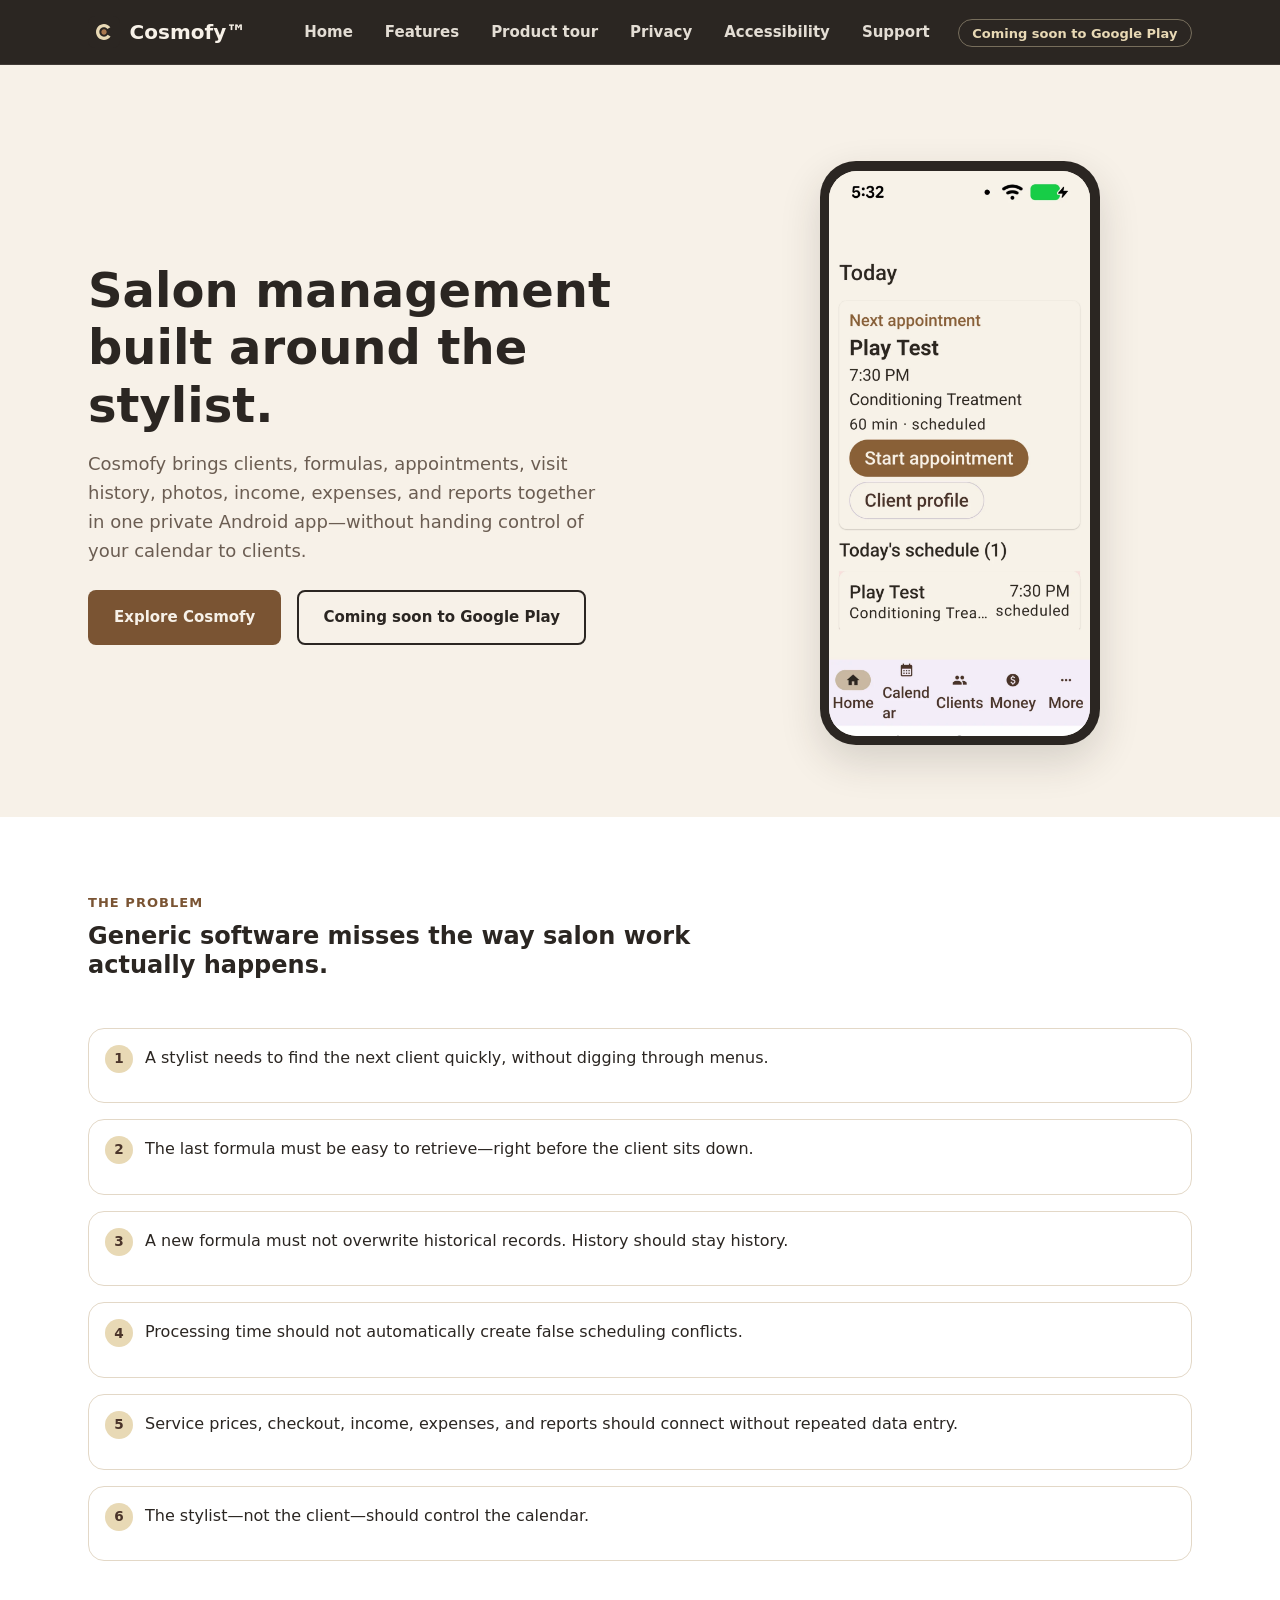
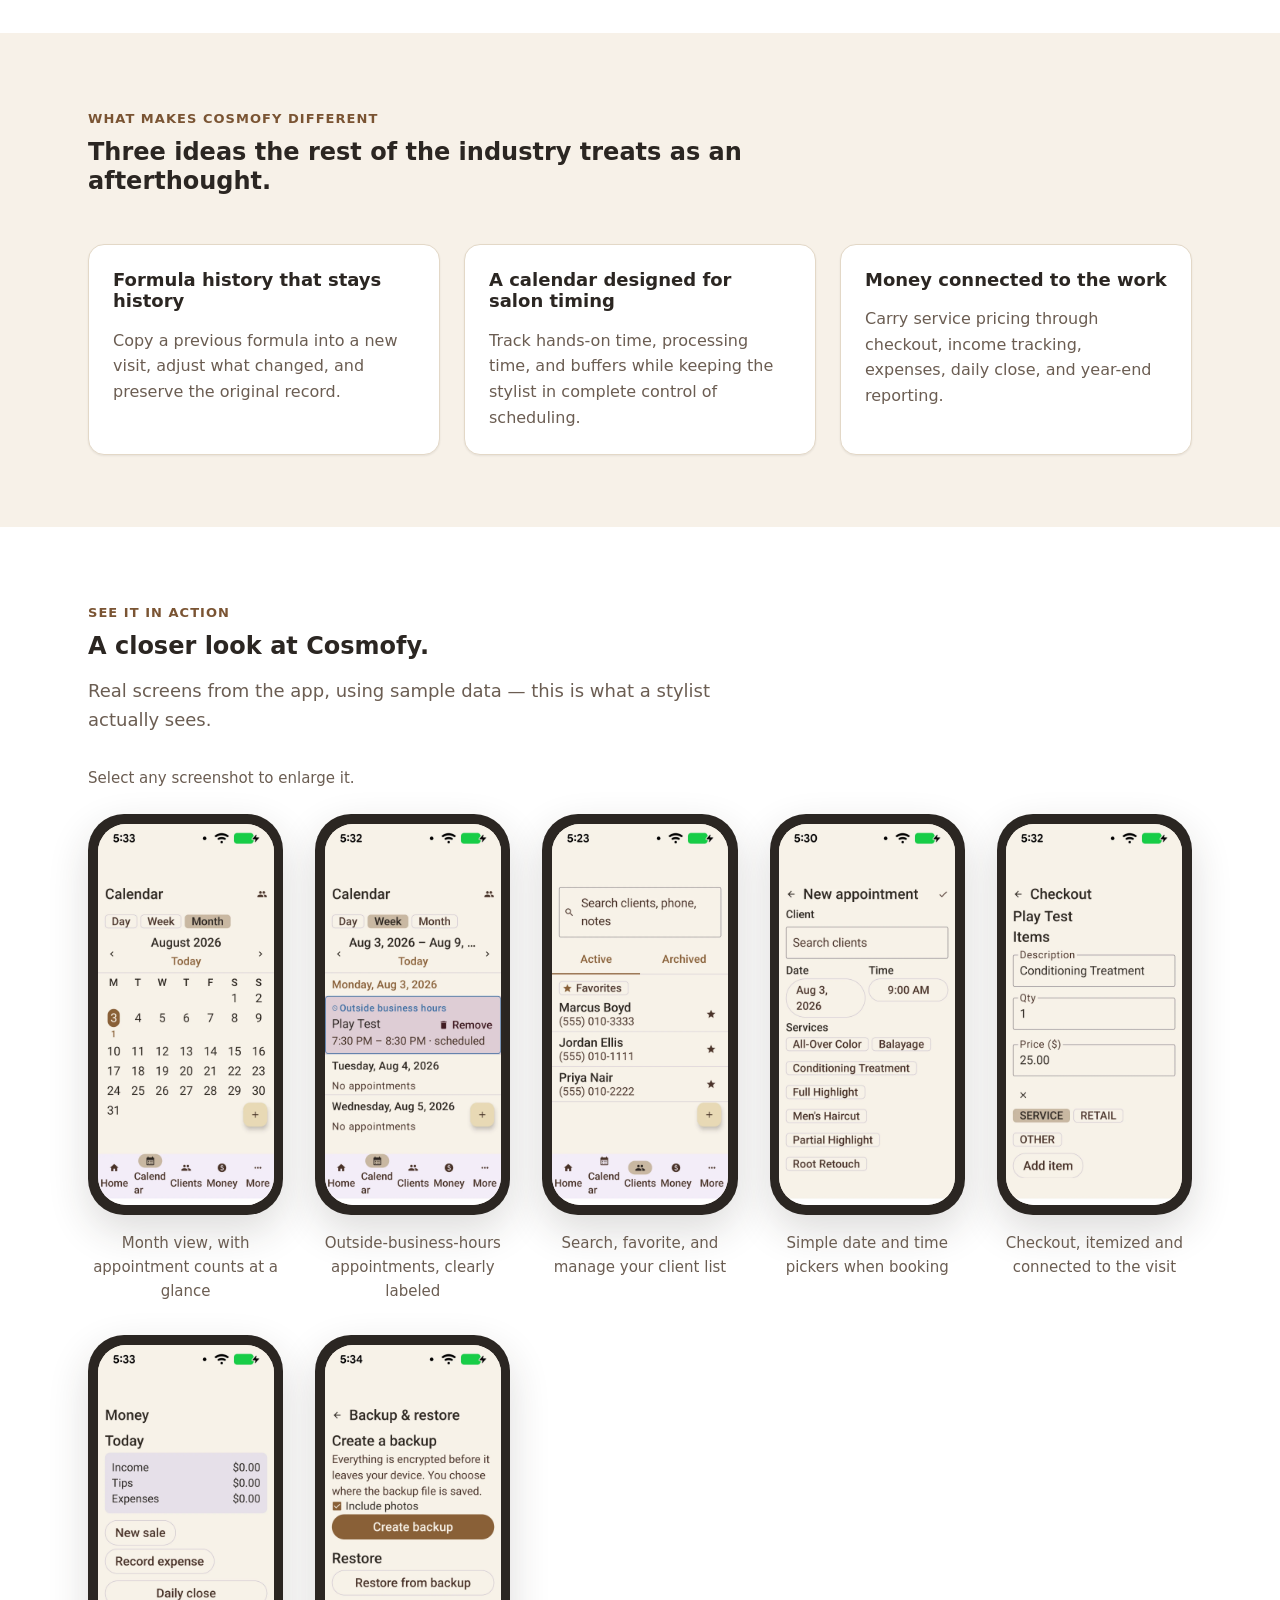
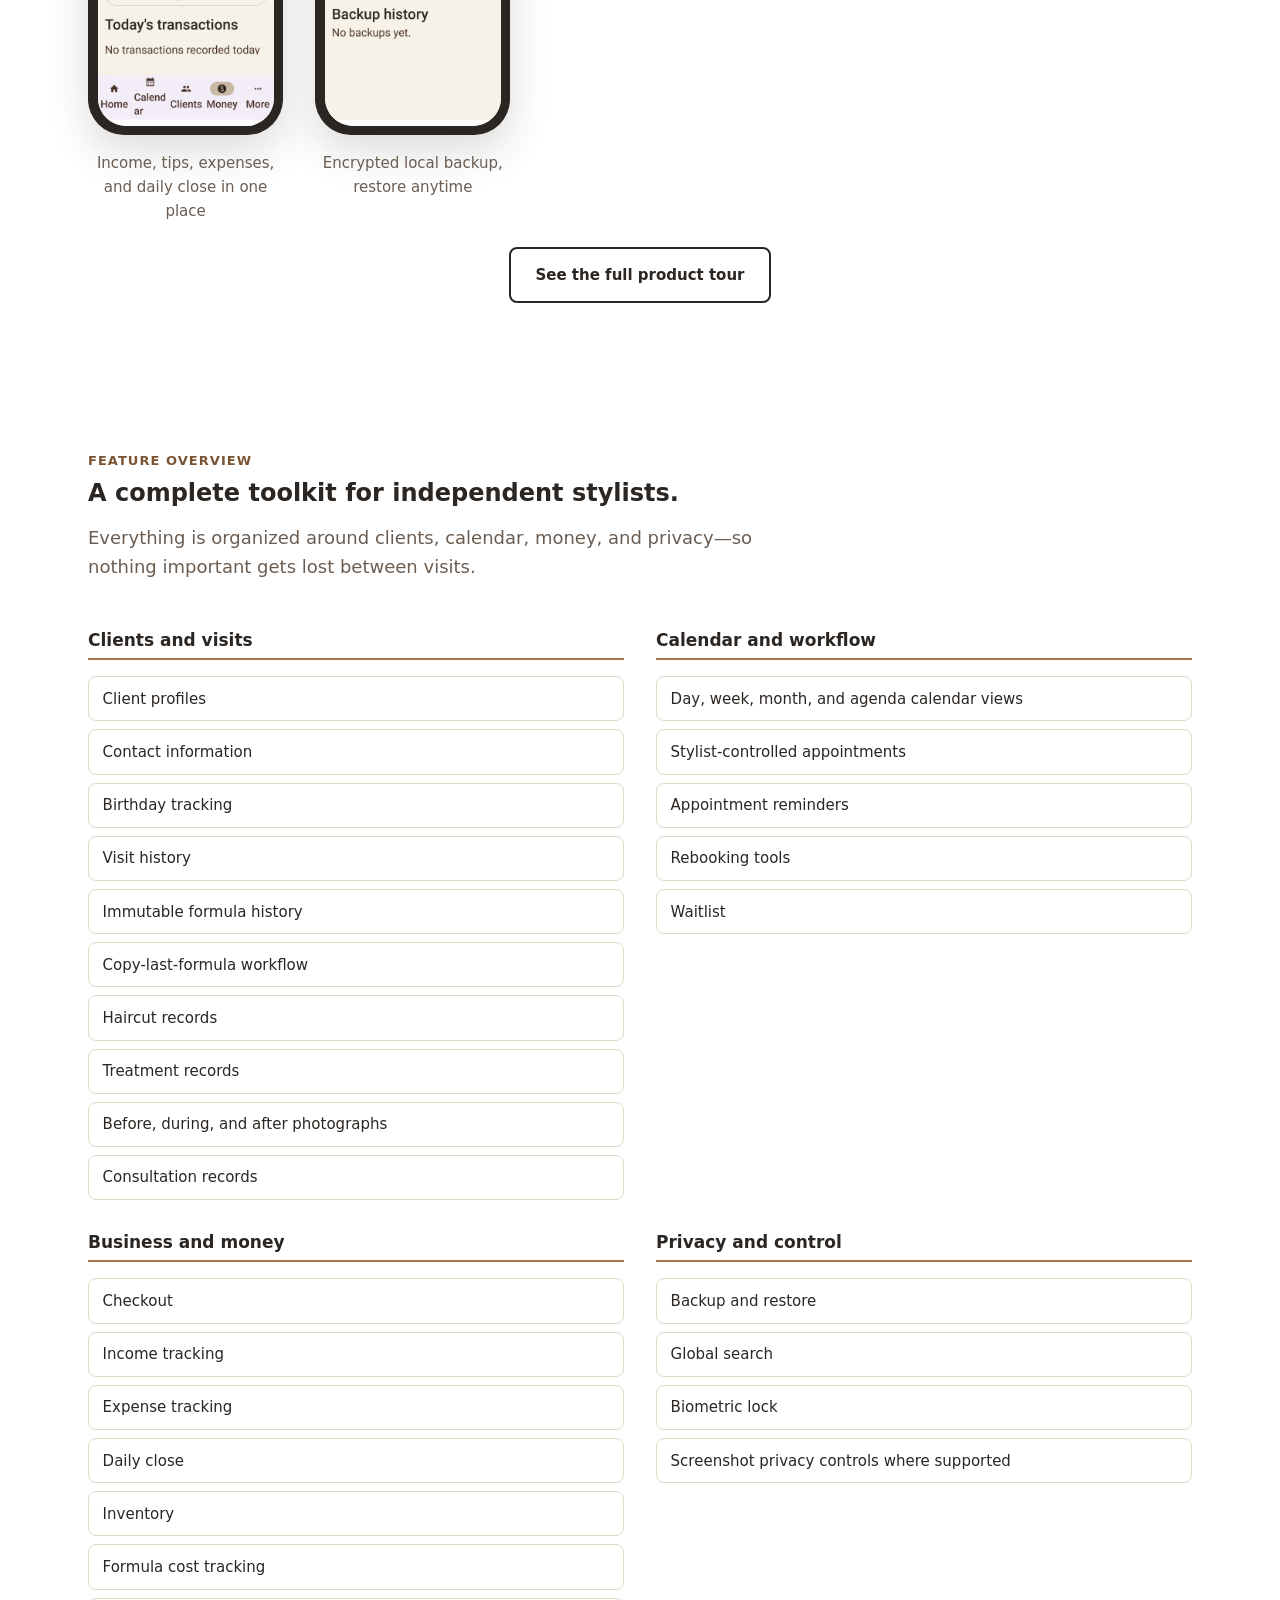
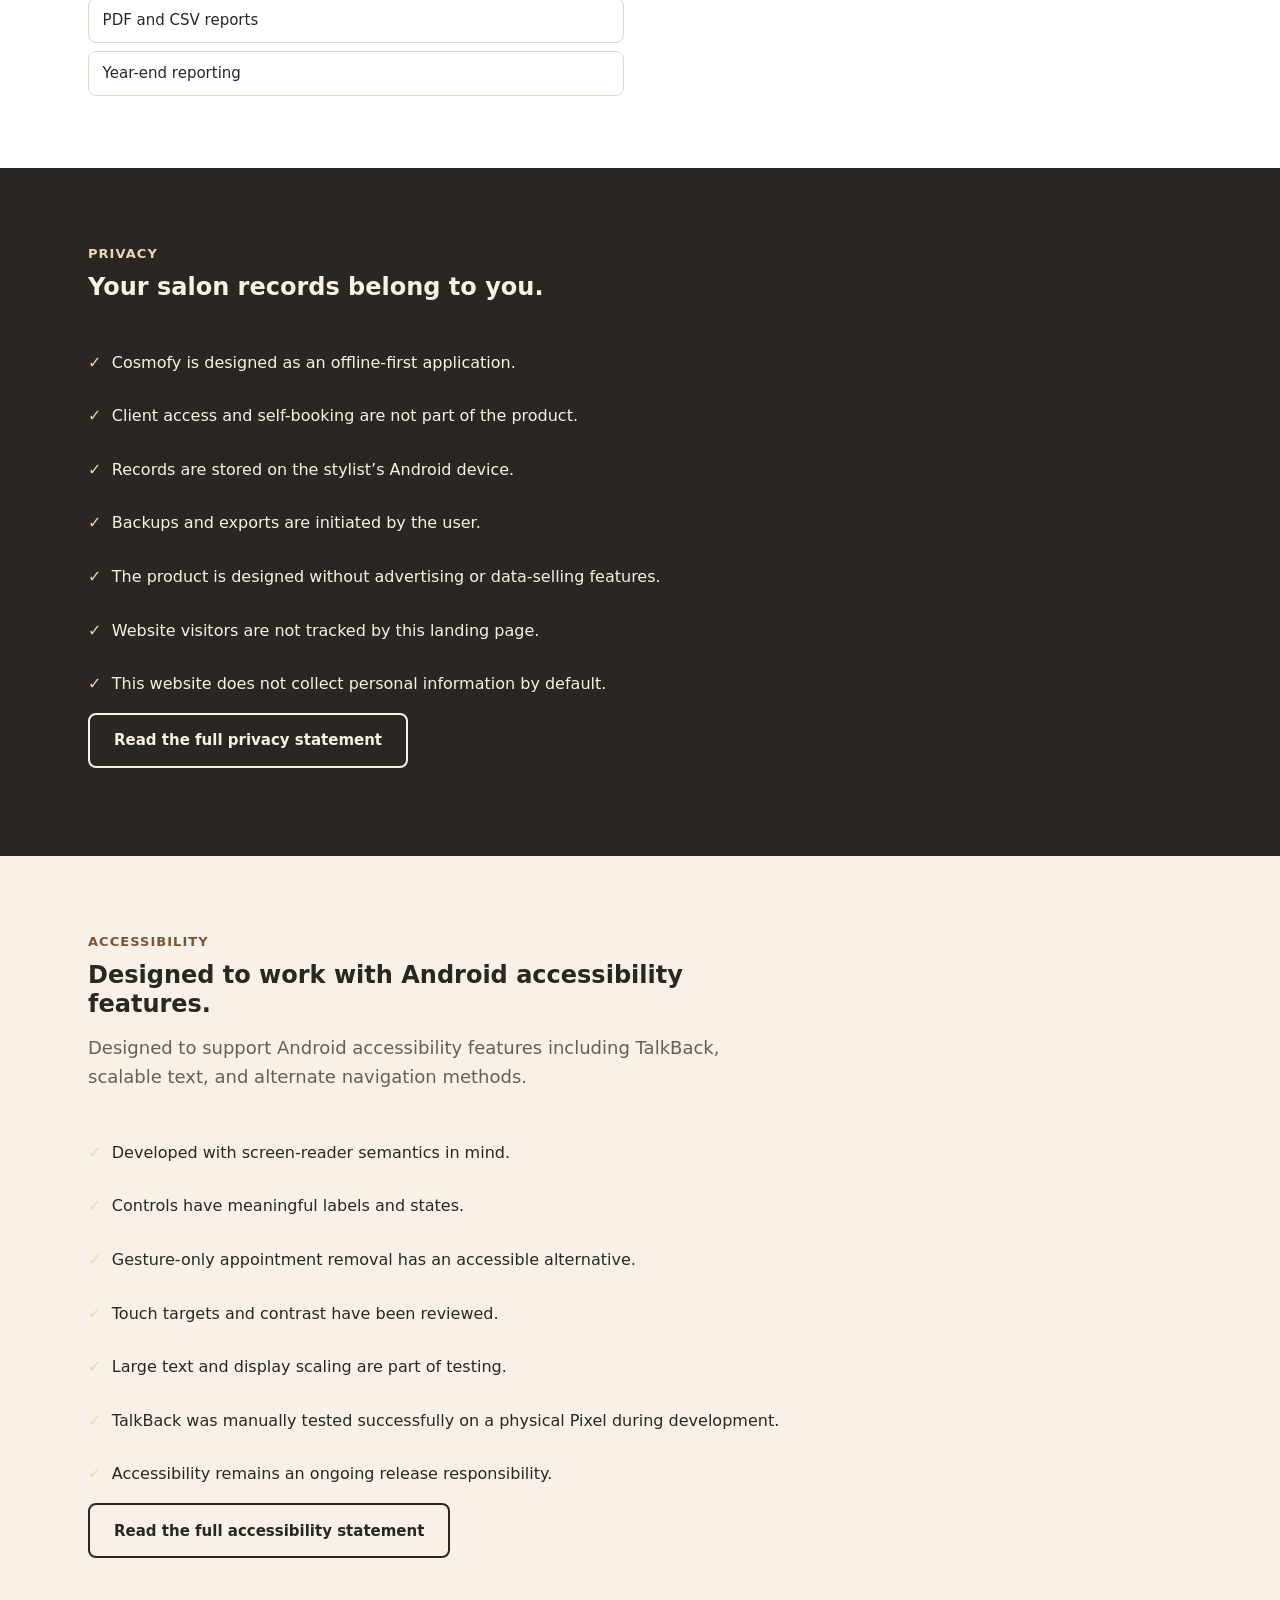
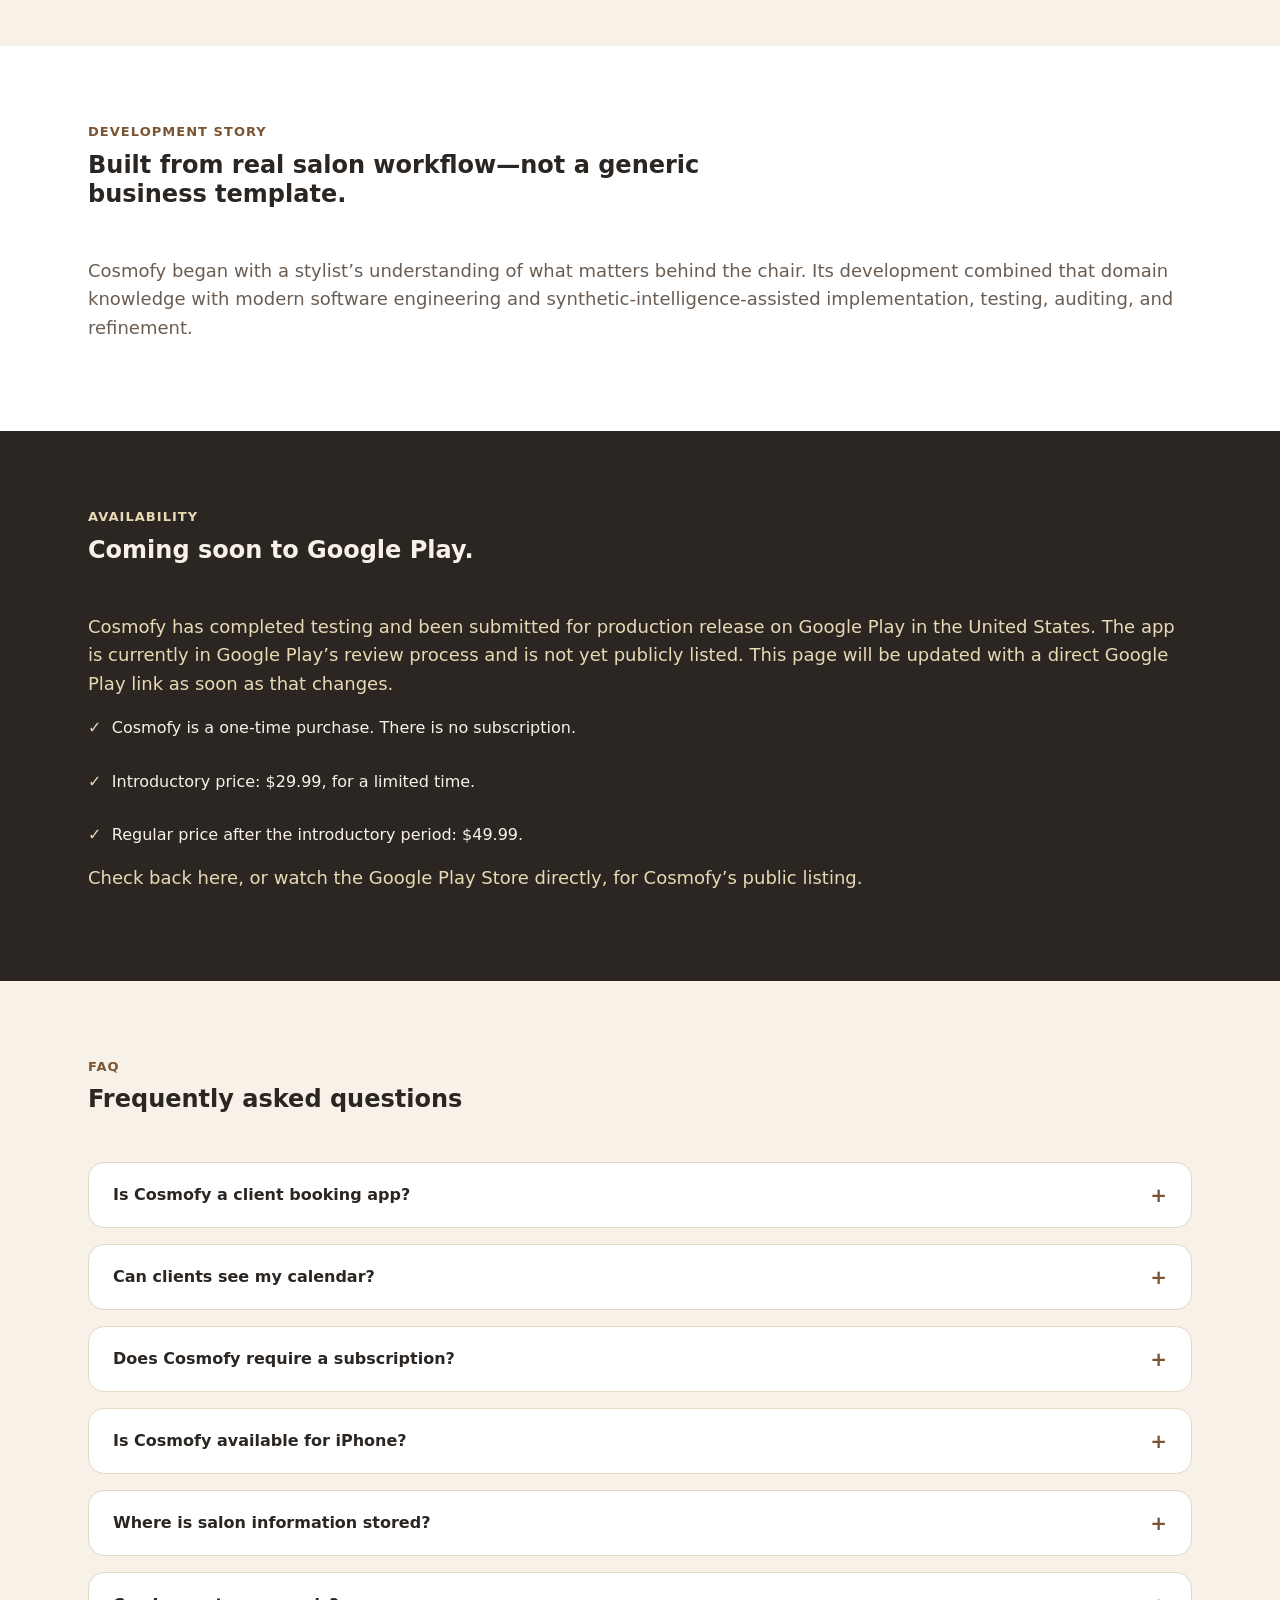
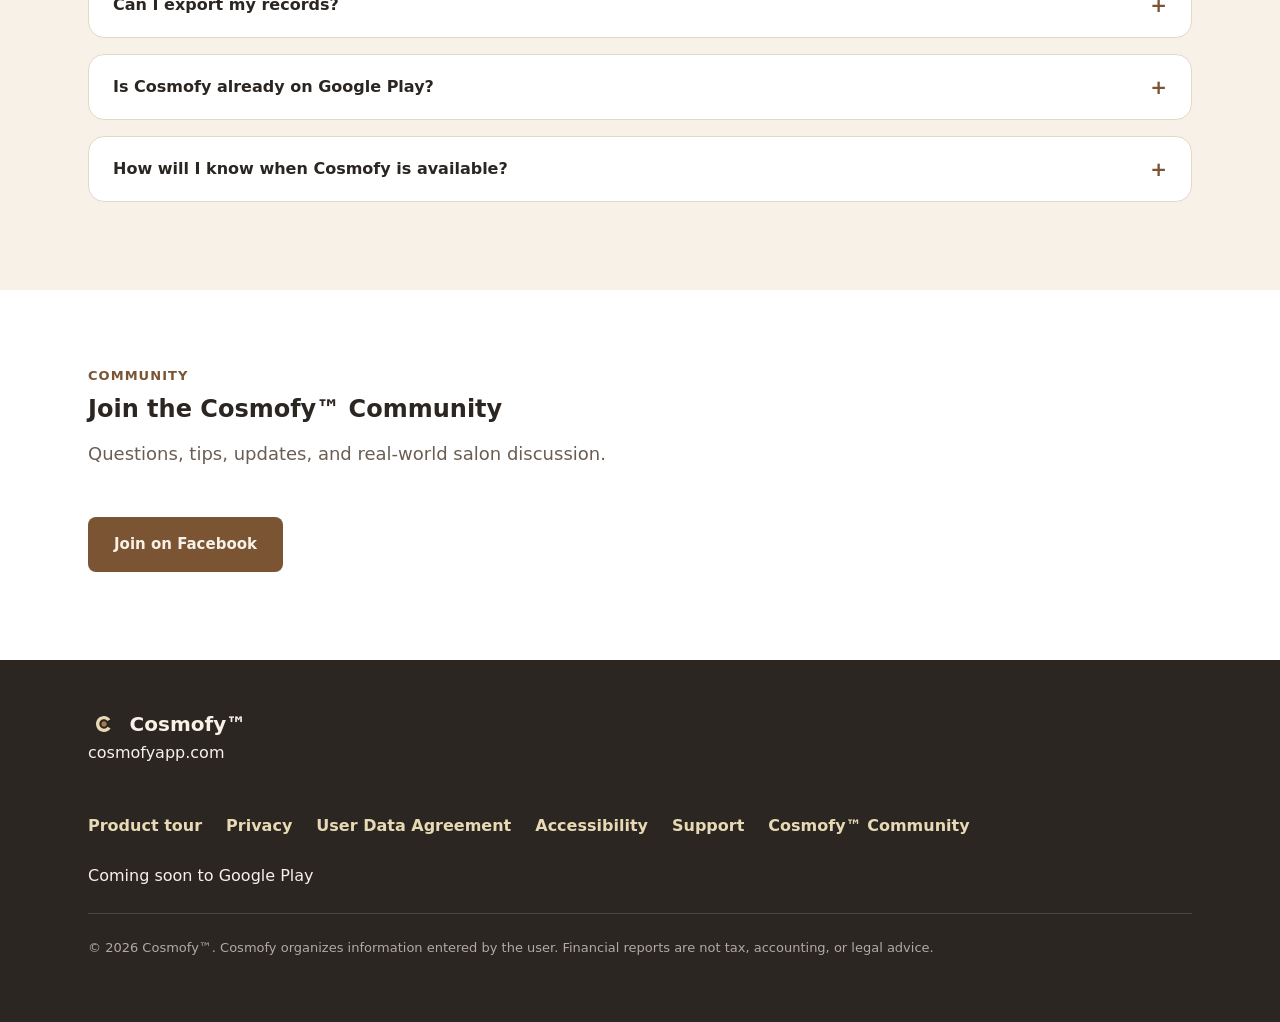
==== commit 9c57930b: "Add Cosmofy Facebook community links Introduce the official Cosmofy Facebook community as the primar" ====
--- a/index.html
+++ b/index.html
@@ -436,6 +436,18 @@
     </div>
   </section>
 
+  <!-- Community -->
+  <section class="section section-alt">
+    <div class="container">
+      <div class="section-header">
+        <p class="eyebrow">Community</p>
+        <h2>Join the Cosmofy™ Community</h2>
+        <p class="lede">Questions, tips, updates, and real-world salon discussion.</p>
+      </div>
+      <p><a class="btn btn-primary" href="https://www.facebook.com/groups/1084569343945187" data-facebook-link target="_blank" rel="noopener noreferrer">Join on Facebook<span class="visually-hidden"> (opens in a new tab)</span></a></p>
+    </div>
+  </section>
+
 </main>
 
 <footer class="site-footer">
@@ -459,6 +471,7 @@
         <li><a href="user-data-agreement.html">User Data Agreement</a></li>
         <li><a href="accessibility.html">Accessibility</a></li>
         <li><a href="support.html">Support</a></li>
+        <li><a href="https://www.facebook.com/groups/1084569343945187" data-facebook-link target="_blank" rel="noopener noreferrer">Cosmofy™ Community<span class="visually-hidden"> (opens in a new tab)</span></a></li>
         <li><span>Coming soon to Google Play</span></li>
       </ul>
     </div>
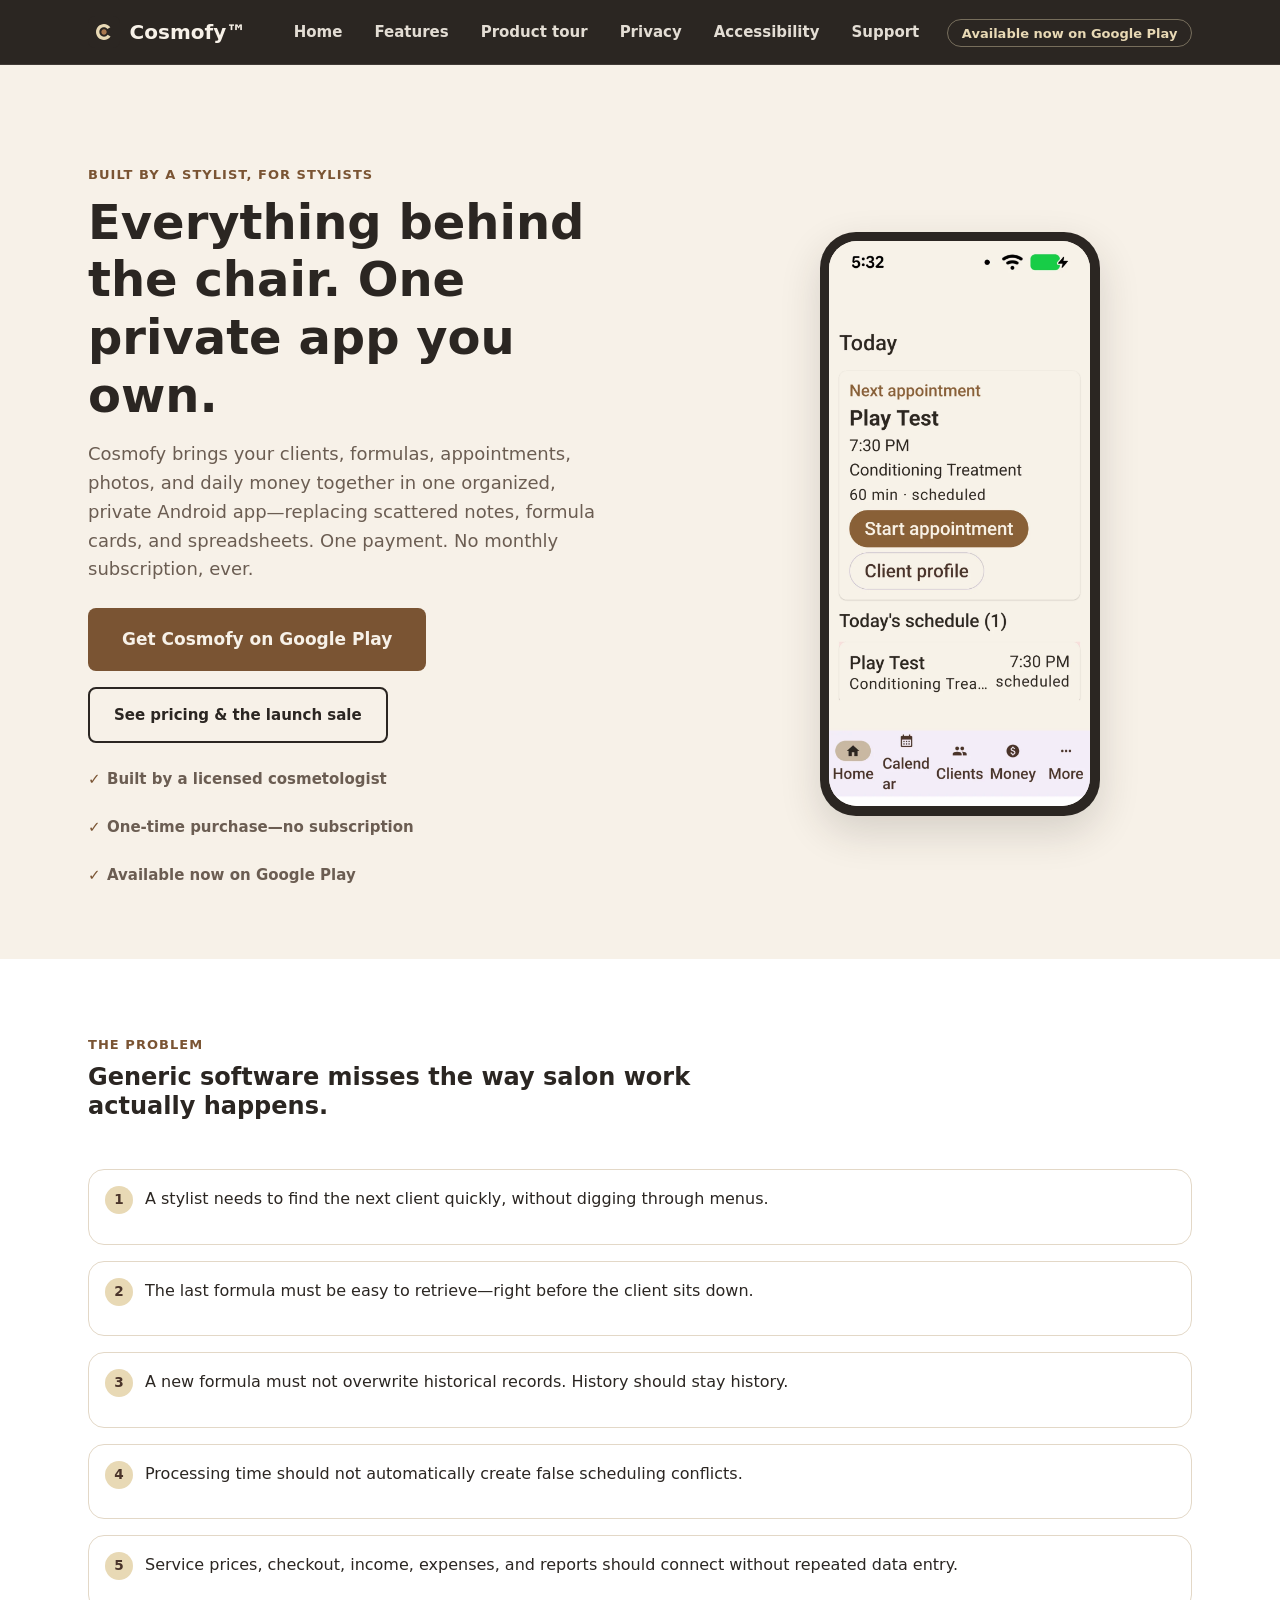
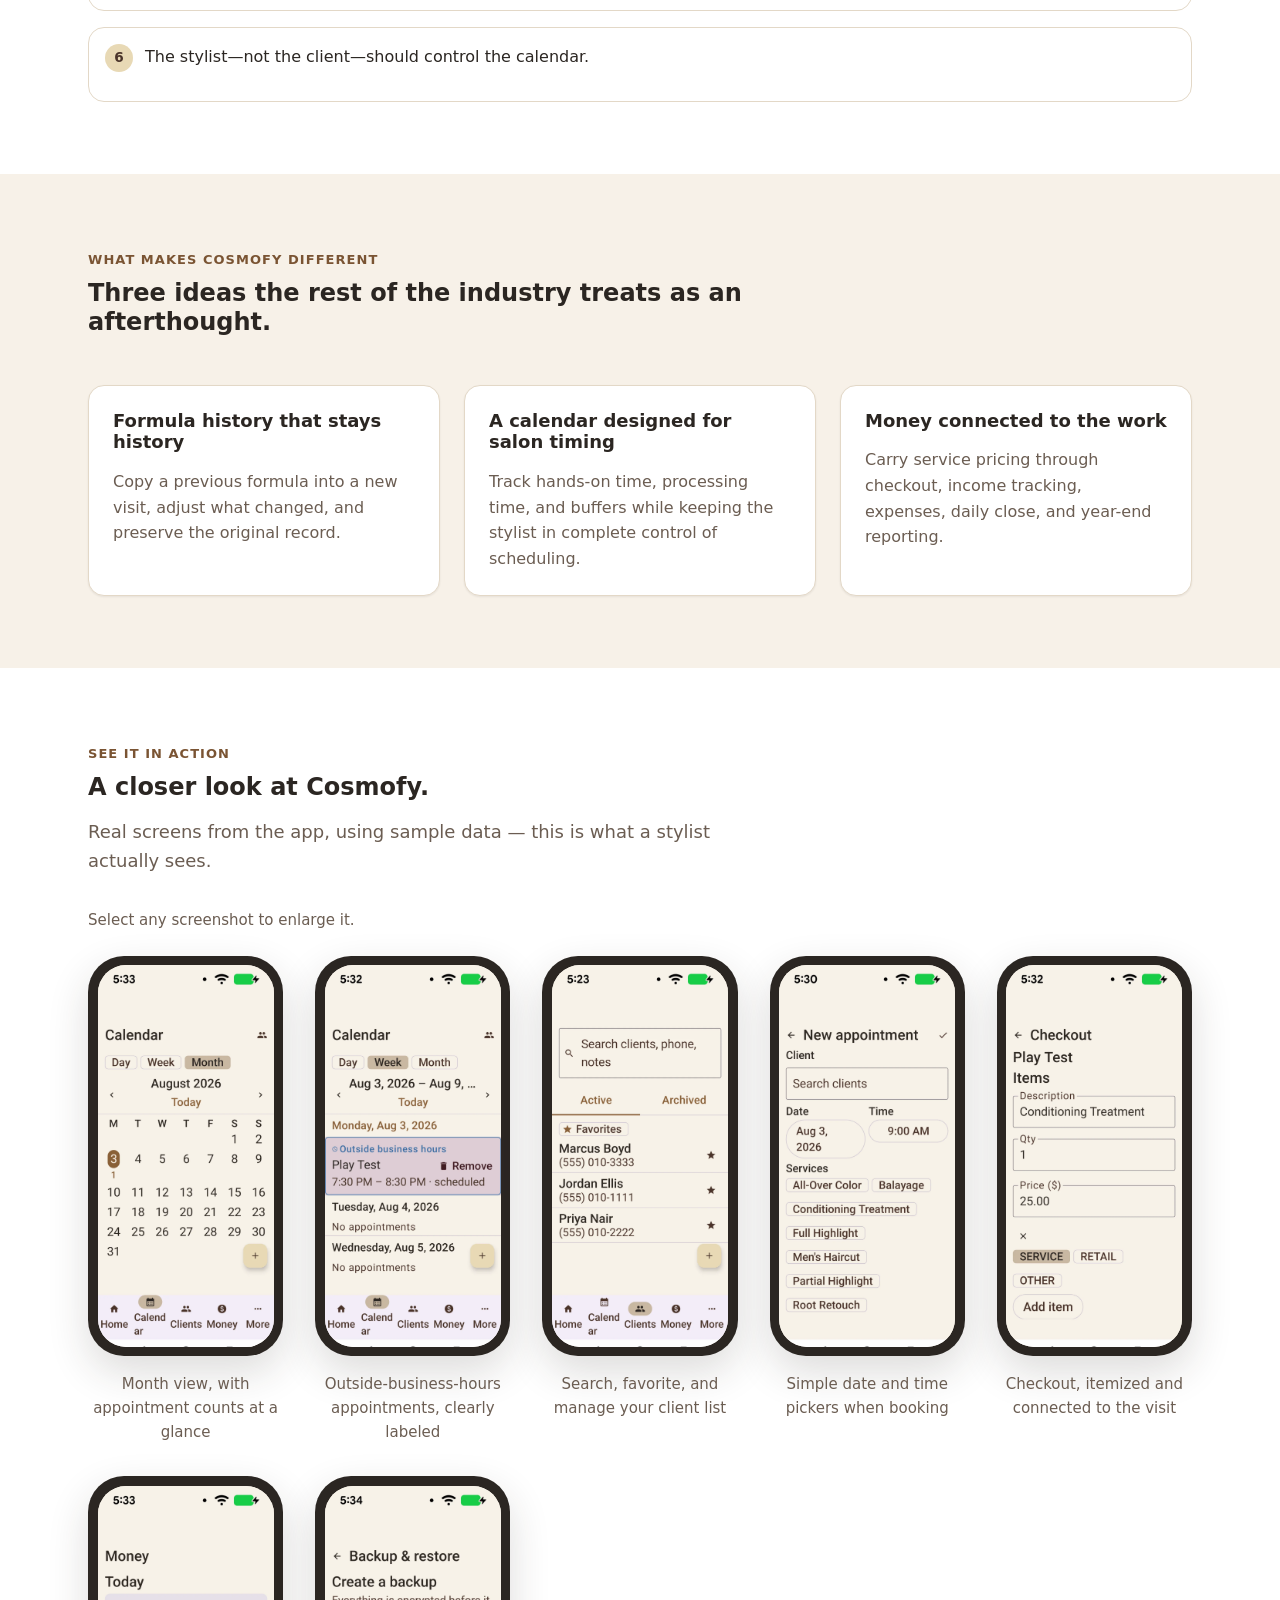
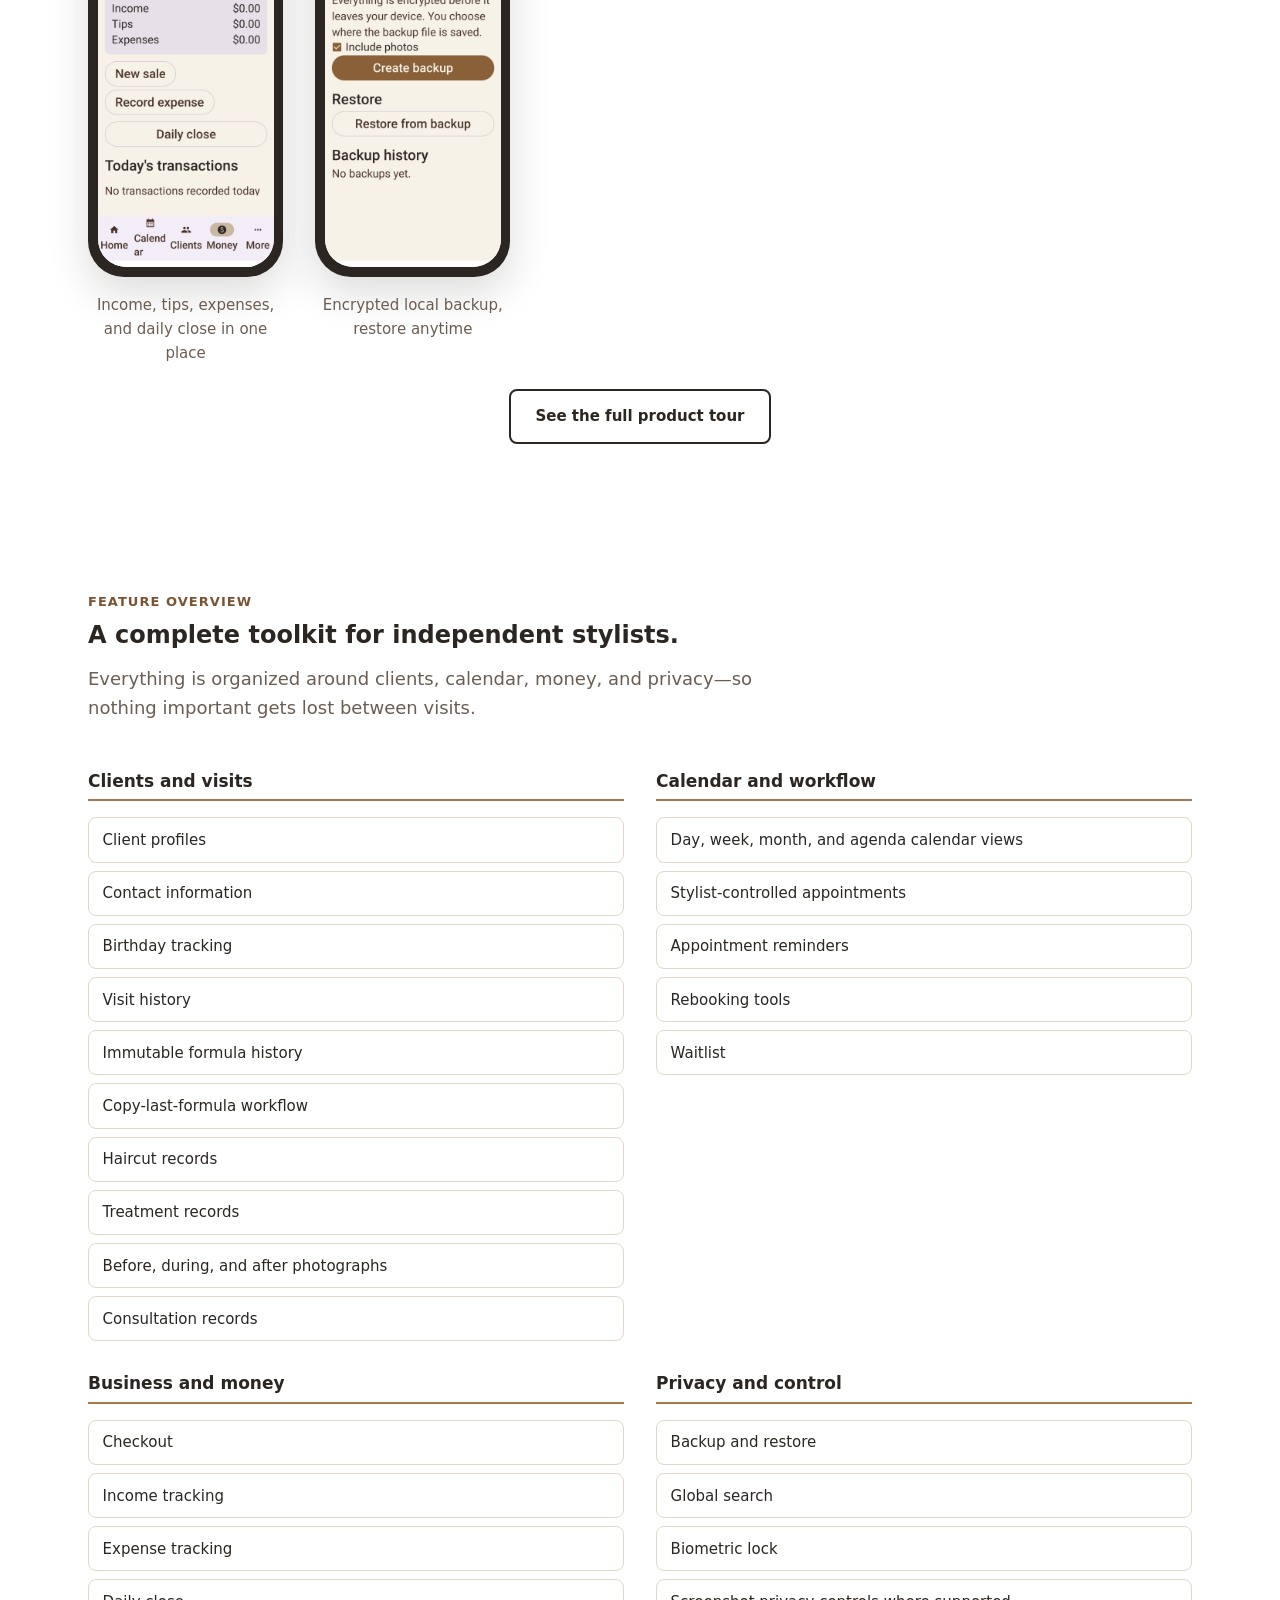
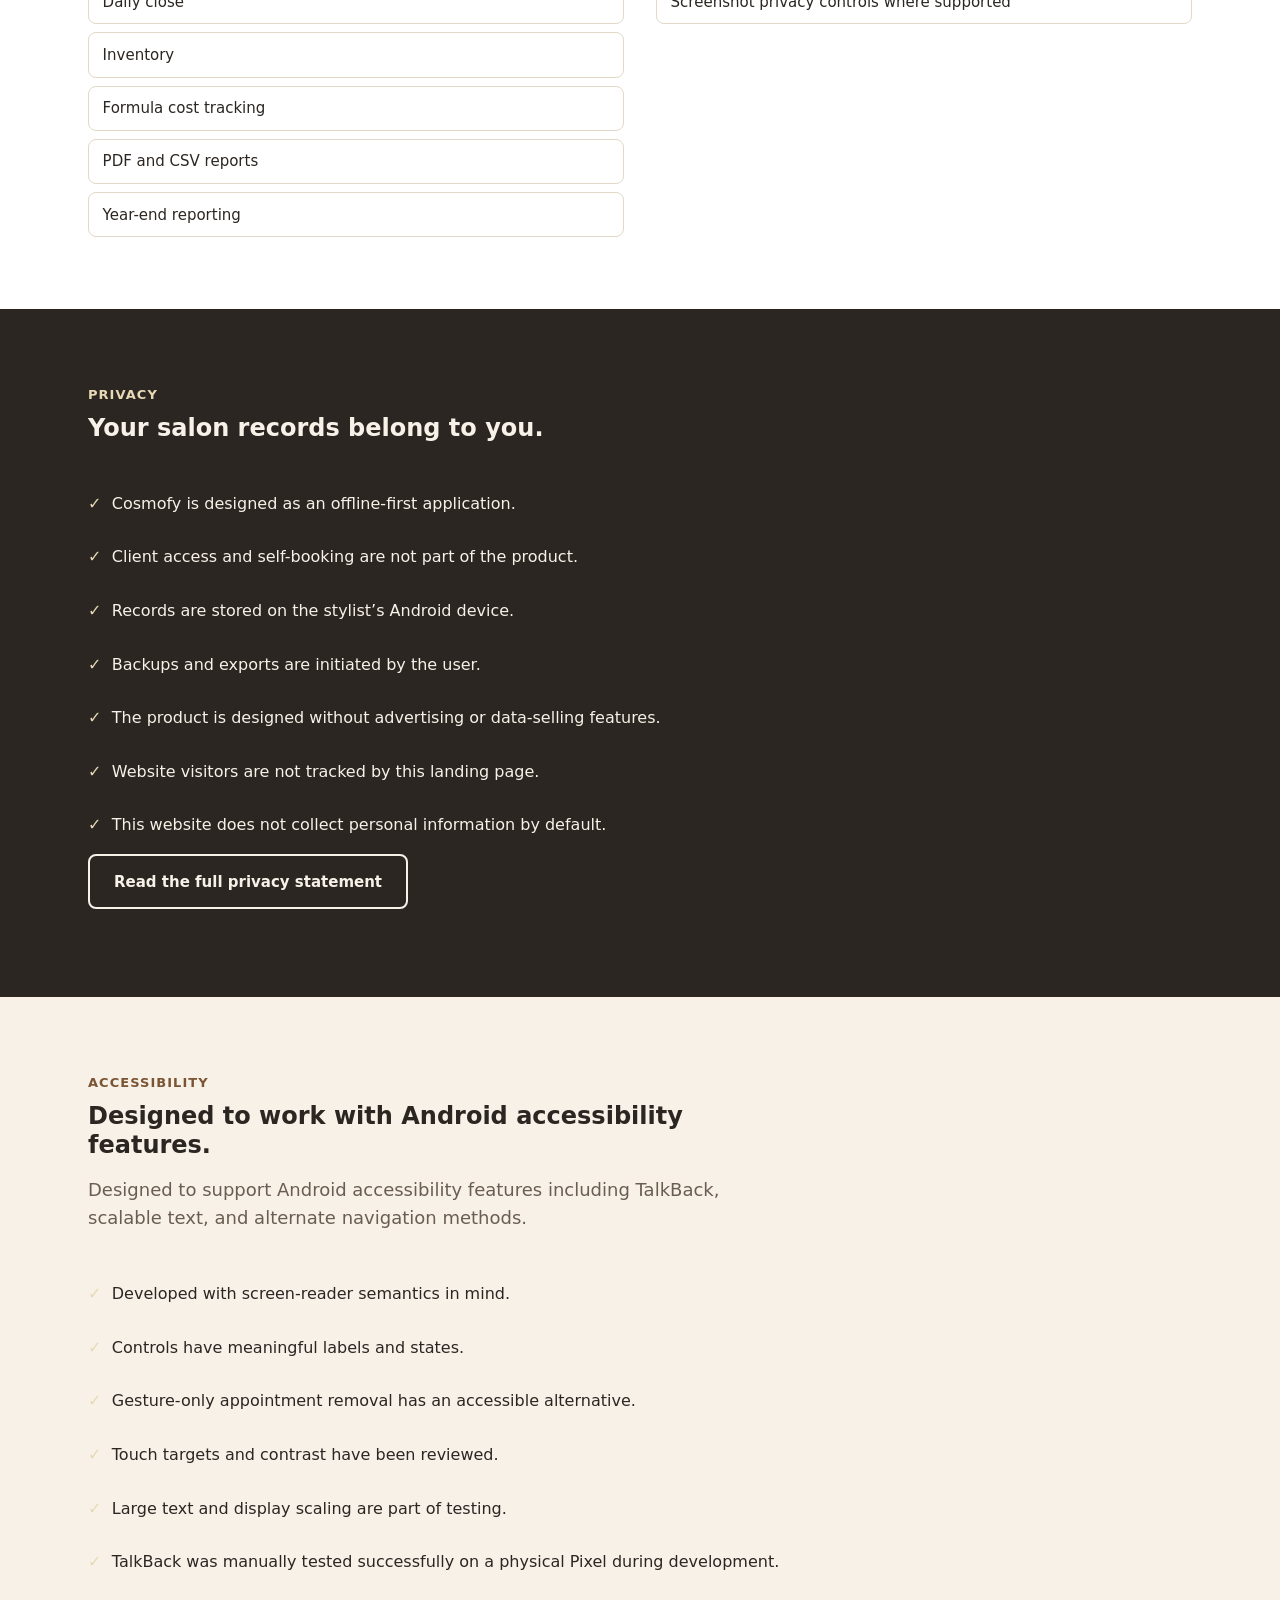
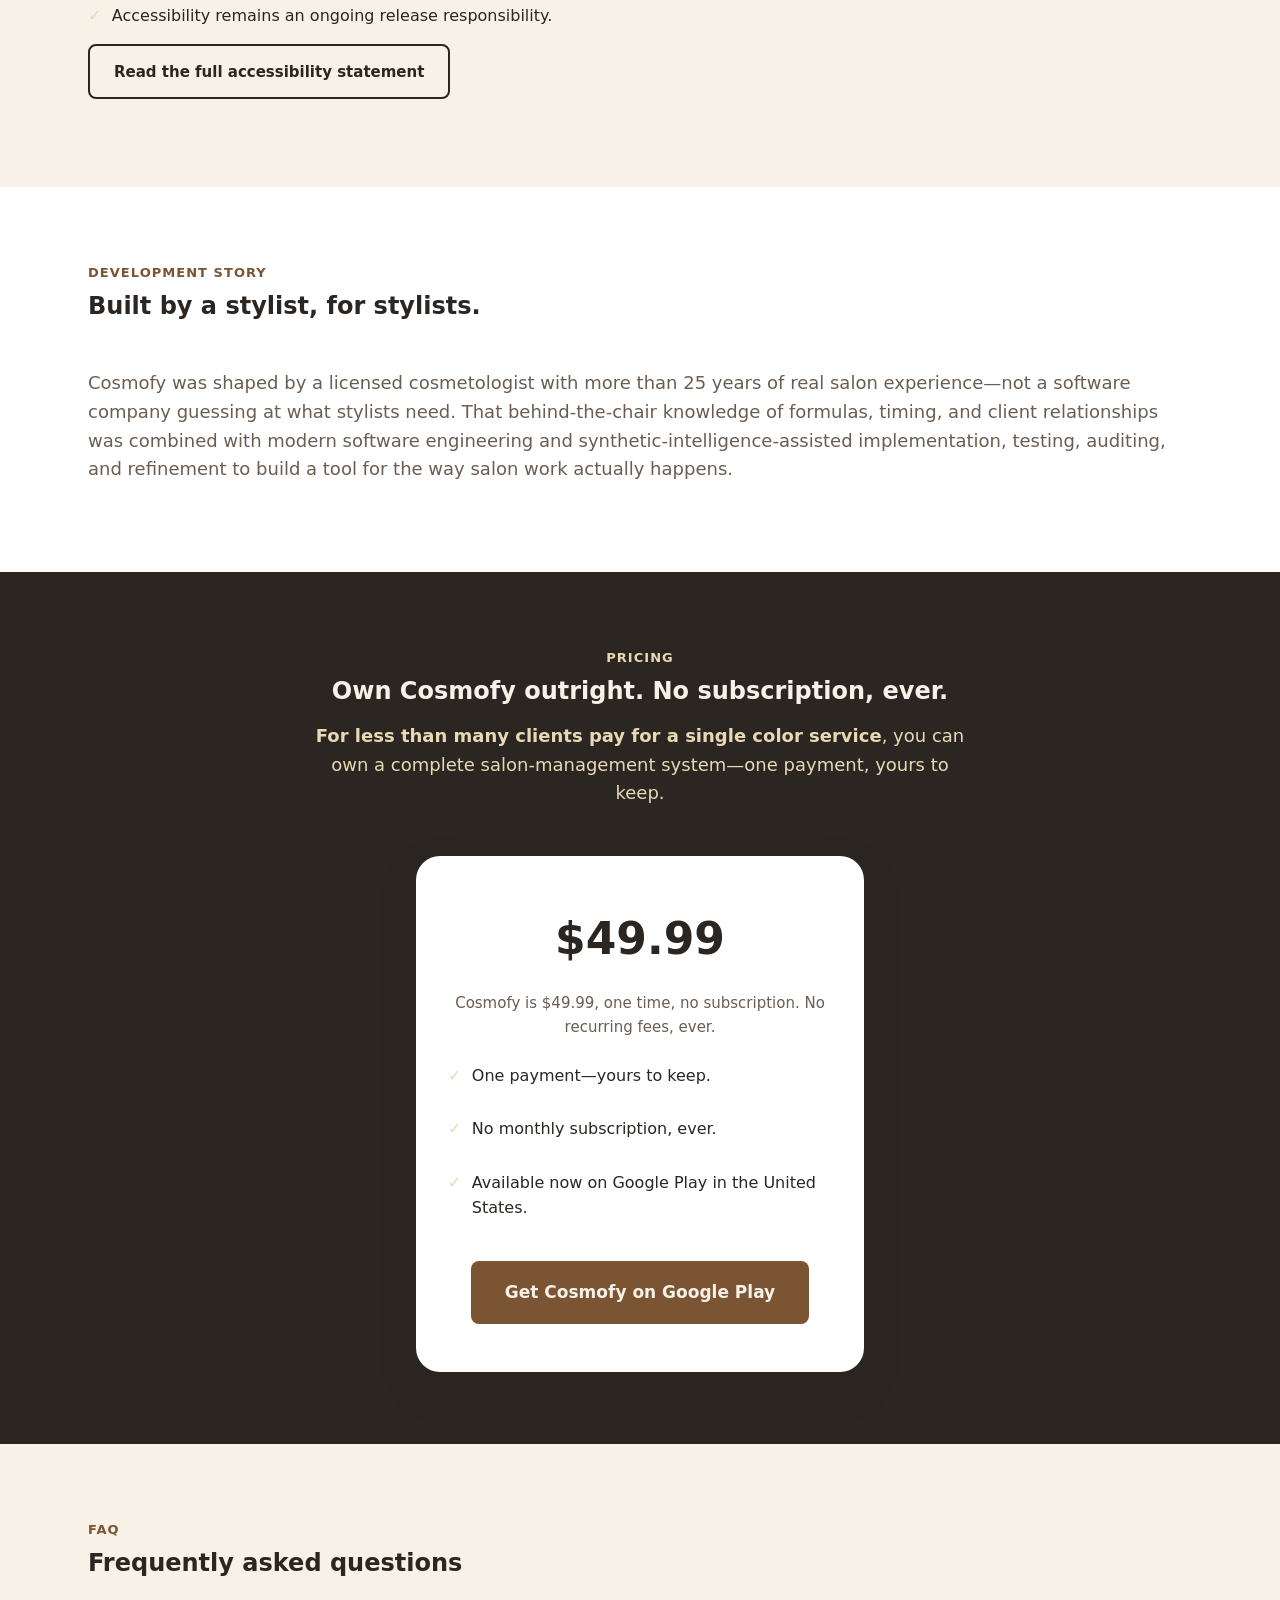
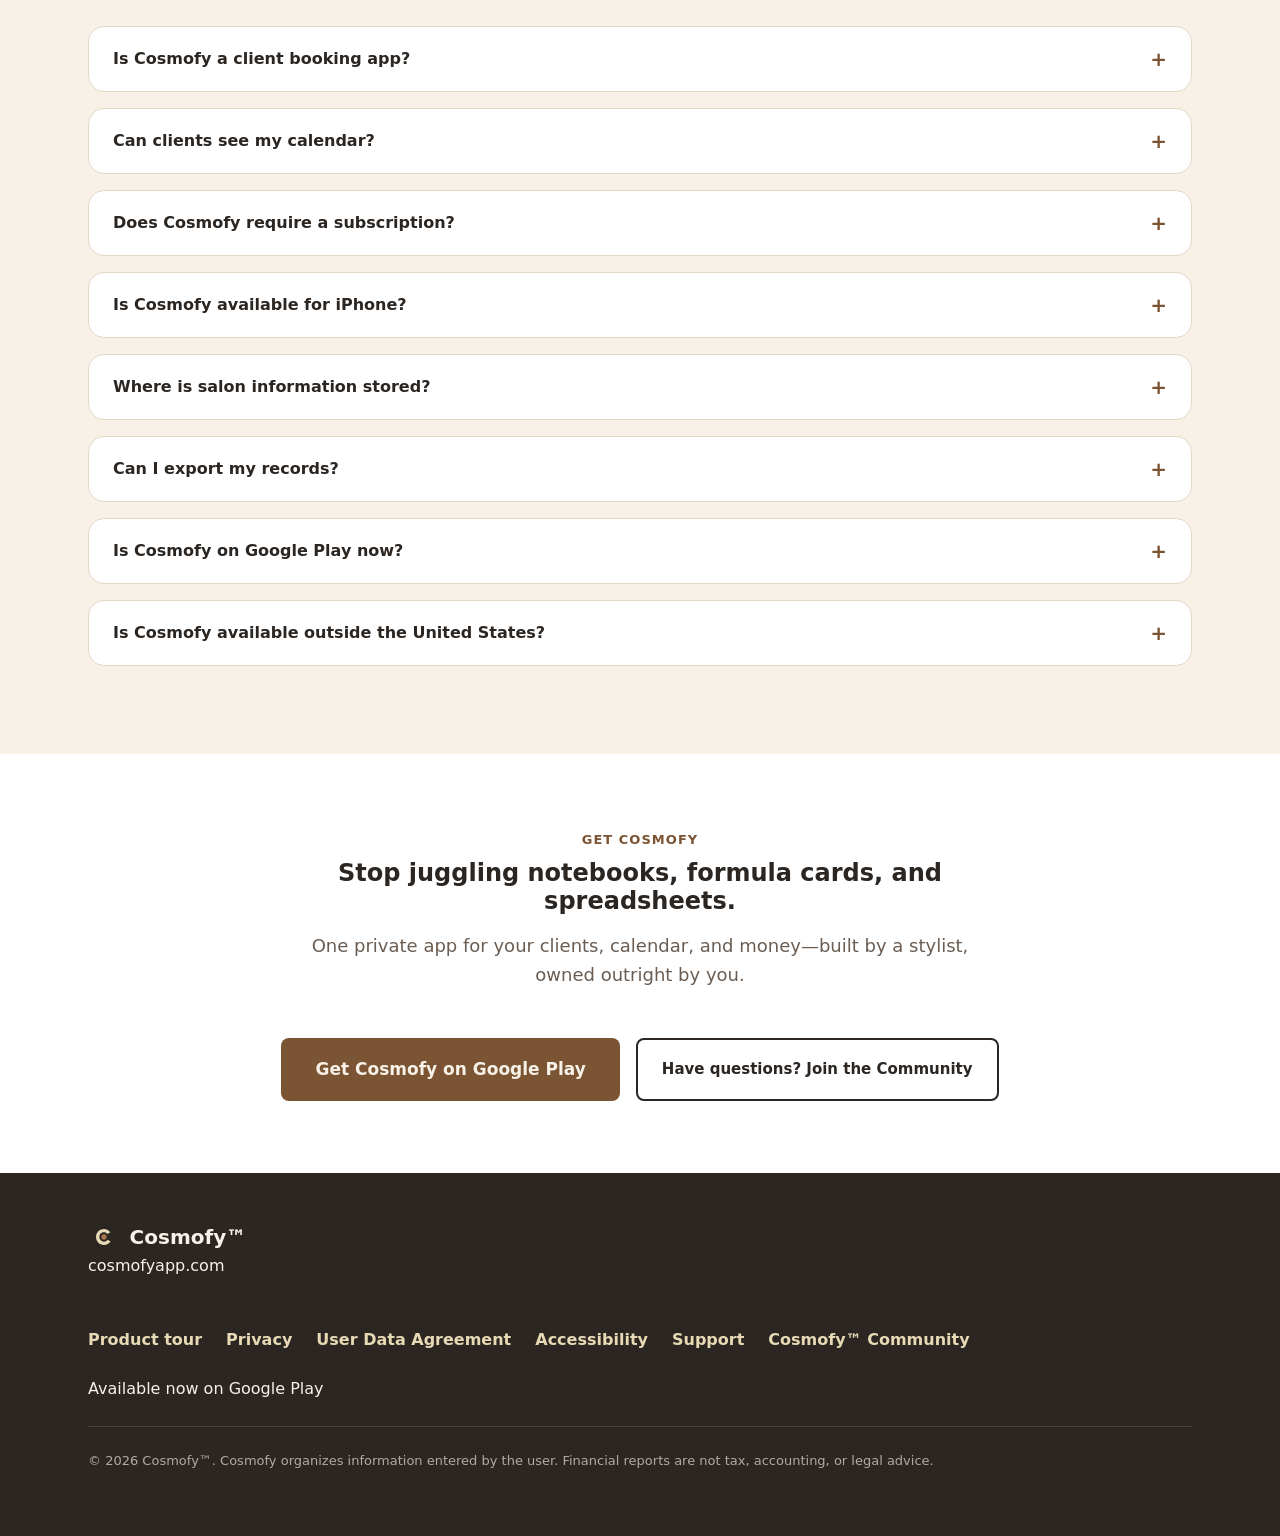
==== commit 48f111a1: "Launch Cosmofy publicly: live availability, sales-focused homepage, date-aware launch sale Cosmofy S" ====
--- a/index.html
+++ b/index.html
@@ -3,16 +3,16 @@
 <head>
 <meta charset="UTF-8">
 <meta name="viewport" content="width=device-width, initial-scale=1">
-<title>Cosmofy™ | Private Salon Management for Independent Stylists</title>
-<meta name="description" content="Cosmofy is a private Android salon-management app for independent stylists, combining client records, formula history, appointments, visits, photos, income, expenses, and reporting.">
+<title>Cosmofy™ | Salon Management — One-Time Purchase, on Google Play</title>
+<meta name="description" content="Cosmofy is a private Android salon-management app built by a stylist: clients, formulas, appointments, photos, and money in one place. One-time purchase, no subscription. Available now on Google Play in the United States.">
 <link rel="canonical" href="https://cosmofyapp.com/">
 <meta name="theme-color" content="#2b2622">
 <link rel="icon" href="favicon.svg" type="image/svg+xml">
 <link rel="manifest" href="site.webmanifest">
 <meta property="og:type" content="website">
 <meta property="og:site_name" content="Cosmofy">
-<meta property="og:title" content="Cosmofy™ | Private Salon Management for Independent Stylists">
-<meta property="og:description" content="Cosmofy is a private Android salon-management app for independent stylists, combining client records, formula history, appointments, visits, photos, income, expenses, and reporting.">
+<meta property="og:title" content="Cosmofy™ | Salon Management — One-Time Purchase, on Google Play">
+<meta property="og:description" content="Cosmofy is a private Android salon-management app built by a stylist: clients, formulas, appointments, photos, and money in one place. One-time purchase, no subscription. Available now on Google Play in the United States.">
 <meta property="og:url" content="https://cosmofyapp.com/">
 <meta property="og:image" content="https://cosmofyapp.com/social-preview.png">
 <meta property="og:image:type" content="image/png">
@@ -20,8 +20,8 @@
 <meta property="og:image:height" content="630">
 <meta property="og:image:alt" content="Cosmofy — Private salon management built around the stylist">
 <meta name="twitter:card" content="summary_large_image">
-<meta name="twitter:title" content="Cosmofy™ | Private Salon Management for Independent Stylists">
-<meta name="twitter:description" content="Cosmofy is a private Android salon-management app for independent stylists, combining client records, formula history, appointments, visits, photos, income, expenses, and reporting.">
+<meta name="twitter:title" content="Cosmofy™ | Salon Management — One-Time Purchase, on Google Play">
+<meta name="twitter:description" content="Cosmofy is a private Android salon-management app built by a stylist: clients, formulas, appointments, photos, and money in one place. One-time purchase, no subscription. Available now on Google Play in the United States.">
 <meta name="twitter:image" content="https://cosmofyapp.com/social-preview.png">
 <meta name="twitter:image:alt" content="Cosmofy — Private salon management built around the stylist">
 <meta http-equiv="Content-Security-Policy" content="default-src 'self'; img-src 'self' data:; style-src 'self'; script-src 'self'; font-src 'self'; form-action 'self'; base-uri 'self'; object-src 'none'; frame-ancestors 'none';">
@@ -34,7 +34,15 @@
   "applicationCategory": "BusinessApplication",
   "operatingSystem": "Android",
   "url": "https://cosmofyapp.com",
-  "description": "Cosmofy is a private Android salon-management app for independent stylists, combining client records, formula history, appointments, visits, photos, income, expenses, and reporting."
+  "description": "Cosmofy is a private Android salon-management app for independent stylists, combining client records, formula history, appointments, visits, photos, income, expenses, and reporting.",
+  "offers": {
+    "@type": "Offer",
+    "price": "49.99",
+    "priceCurrency": "USD",
+    "availability": "https://schema.org/InStock",
+    "url": "https://play.google.com/store/apps/details?id=com.cosmofy.app",
+    "areaServed": "US"
+  }
 }
 </script>
 </head>
@@ -63,7 +71,7 @@
         <li><a href="privacy.html">Privacy</a></li>
         <li><a href="accessibility.html">Accessibility</a></li>
         <li><a href="support.html">Support</a></li>
-        <li><span class="nav-beta-status" data-beta-status>Coming soon to Google Play</span></li>
+        <li><span class="nav-beta-status" data-beta-status>Available now on Google Play</span></li>
       </ul>
     </nav>
   </div>
@@ -75,12 +83,18 @@
   <section class="hero">
     <div class="container">
       <div class="hero-copy">
-        <h1>Salon management built around the stylist.</h1>
-        <p class="lede">Cosmofy brings clients, formulas, appointments, visit history, photos, income, expenses, and reports together in one private Android app—without handing control of your calendar to clients.</p>
+        <p class="eyebrow">Built by a stylist, for stylists</p>
+        <h1>Everything behind the chair. One private app you own.</h1>
+        <p class="lede">Cosmofy brings your clients, formulas, appointments, photos, and daily money together in one organized, private Android app—replacing scattered notes, formula cards, and spreadsheets. One payment. No monthly subscription, ever.</p>
         <div class="btn-row">
-          <a class="btn btn-primary" href="#features">Explore Cosmofy</a>
-          <a class="btn btn-secondary" href="#availability">Coming soon to Google Play</a>
-        </div>
+          <a class="btn btn-primary btn-lg" data-play-store-link href="https://play.google.com/store/apps/details?id=com.cosmofy.app" target="_blank" rel="noopener noreferrer">Get Cosmofy on Google Play<span class="visually-hidden"> (opens in a new tab)</span></a>
+          <a class="btn btn-secondary" href="#pricing">See pricing &amp; the launch sale</a>
+        </div>
+        <ul class="hero-points">
+          <li><span class="icon" aria-hidden="true">&#10003;</span>Built by a licensed cosmetologist</li>
+          <li><span class="icon" aria-hidden="true">&#10003;</span>One-time purchase—no subscription</li>
+          <li><span class="icon" aria-hidden="true">&#10003;</span>Available now on Google Play</li>
+        </ul>
       </div>
       <div class="hero-visual">
         <div class="phone-mockup">
@@ -360,29 +374,38 @@
     <div class="container">
       <div class="section-header">
         <p class="eyebrow">Development story</p>
-        <h2>Built from real salon workflow—not a generic business template.</h2>
-      </div>
-      <p class="lede">Cosmofy began with a stylist&rsquo;s understanding of what matters behind the chair. Its development combined that domain knowledge with modern software engineering and synthetic-intelligence-assisted implementation, testing, auditing, and refinement.</p>
-    </div>
-  </section>
-
-  <!-- Availability & pricing -->
-  <section class="section section-dark" id="availability">
-    <div class="container">
-      <div class="section-header">
-        <p class="eyebrow">Availability</p>
-        <h2>Coming soon to Google Play.</h2>
-      </div>
-
-      <p class="lede">Cosmofy has completed testing and been submitted for production release on Google Play in the United States. The app is currently in Google Play&rsquo;s review process and is not yet publicly listed. This page will be updated with a direct Google Play link as soon as that changes.</p>
-
-      <ul class="check-list">
-        <li><span class="icon" aria-hidden="true">&#10003;</span><p>Cosmofy is a one-time purchase. There is no subscription.</p></li>
-        <li><span class="icon" aria-hidden="true">&#10003;</span><p>Introductory price: $29.99, for a limited time.</p></li>
-        <li><span class="icon" aria-hidden="true">&#10003;</span><p>Regular price after the introductory period: $49.99.</p></li>
-      </ul>
-
-      <p class="lede">Check back here, or watch the Google Play Store directly, for Cosmofy&rsquo;s public listing.</p>
+        <h2>Built by a stylist, for stylists.</h2>
+      </div>
+      <p class="lede">Cosmofy was shaped by a licensed cosmetologist with more than 25 years of real salon experience—not a software company guessing at what stylists need. That behind-the-chair knowledge of formulas, timing, and client relationships was combined with modern software engineering and synthetic-intelligence-assisted implementation, testing, auditing, and refinement to build a tool for the way salon work actually happens.</p>
+    </div>
+  </section>
+
+  <!-- Pricing & launch sale -->
+  <section class="section section-dark" id="pricing">
+    <div class="container">
+      <div class="section-header section-header-center">
+        <p class="eyebrow">Pricing</p>
+        <h2>Own Cosmofy outright. No subscription, ever.</h2>
+        <p class="lede"><strong>For less than many clients pay for a single color service</strong>, you can own a complete salon-management system&mdash;one payment, yours to keep.</p>
+      </div>
+
+      <div class="pricing-card" data-pricing-panel>
+        <p class="pricing-badge" data-pricing-badge hidden></p>
+        <div class="pricing-price-row">
+          <span class="pricing-price pricing-price-regular" data-pricing-regular>$49.99</span>
+          <span class="pricing-price pricing-price-sale" data-pricing-sale hidden>$29.99</span>
+        </div>
+        <p class="pricing-savings" data-pricing-savings hidden></p>
+        <p class="pricing-note" data-pricing-note>Cosmofy is $49.99, a one-time purchase with no subscription. A limited-time Cosmofy Launch Sale may be available for a short window for U.S. customers&mdash;check Google Play or this page for current pricing.</p>
+        <ul class="check-list pricing-terms">
+          <li><span class="icon" aria-hidden="true">&#10003;</span><p>One payment&mdash;yours to keep.</p></li>
+          <li><span class="icon" aria-hidden="true">&#10003;</span><p>No monthly subscription, ever.</p></li>
+          <li><span class="icon" aria-hidden="true">&#10003;</span><p>Available now on Google Play in the United States.</p></li>
+        </ul>
+        <div class="btn-row">
+          <a class="btn btn-primary btn-lg" data-play-store-link href="https://play.google.com/store/apps/details?id=com.cosmofy.app" target="_blank" rel="noopener noreferrer">Get Cosmofy on Google Play<span class="visually-hidden"> (opens in a new tab)</span></a>
+        </div>
+      </div>
     </div>
   </section>
 
@@ -406,7 +429,7 @@
 
       <details class="faq-item">
         <summary>Does Cosmofy require a subscription?</summary>
-        <div class="faq-answer"><p>No. Cosmofy is a one-time purchase, not a subscription. The introductory price is $29.99 for a limited time; the regular price is $49.99.</p></div>
+        <div class="faq-answer"><p data-pricing-sentence>Cosmofy is $49.99, a one-time purchase with no subscription. A limited-time Cosmofy Launch Sale may be available for a short window for U.S. customers&mdash;check Google Play or this page for current pricing.</p><p>See <a href="#pricing">pricing and the current launch sale</a> for today&rsquo;s price.</p></div>
       </details>
 
       <details class="faq-item">
@@ -425,26 +448,29 @@
       </details>
 
       <details class="faq-item">
-        <summary>Is Cosmofy already on Google Play?</summary>
-        <div class="faq-answer"><p>Not yet. Cosmofy has been submitted for production release and is currently in Google Play&rsquo;s review process. This page will be updated with a direct link as soon as the listing is publicly available.</p></div>
-      </details>
-
-      <details class="faq-item">
-        <summary>How will I know when Cosmofy is available?</summary>
-        <div class="faq-answer"><p>Watch this page — the homepage and <a href="support.html">Support page</a> will be updated with a direct Google Play link as soon as the listing goes live.</p></div>
-      </details>
-    </div>
-  </section>
-
-  <!-- Community -->
+        <summary>Is Cosmofy on Google Play now?</summary>
+        <div class="faq-answer"><p>Yes. Cosmofy is available now on Google Play in the United States. <a data-play-store-link href="https://play.google.com/store/apps/details?id=com.cosmofy.app" target="_blank" rel="noopener noreferrer">Get Cosmofy on Google Play<span class="visually-hidden"> (opens in a new tab)</span></a>.</p></div>
+      </details>
+
+      <details class="faq-item">
+        <summary>Is Cosmofy available outside the United States?</summary>
+        <div class="faq-answer"><p>Cosmofy is currently available on Google Play in the United States.</p></div>
+      </details>
+    </div>
+  </section>
+
+  <!-- Final CTA & Community -->
   <section class="section section-alt">
     <div class="container">
-      <div class="section-header">
-        <p class="eyebrow">Community</p>
-        <h2>Join the Cosmofy™ Community</h2>
-        <p class="lede">Questions, tips, updates, and real-world salon discussion.</p>
-      </div>
-      <p><a class="btn btn-primary" href="https://www.facebook.com/groups/1084569343945187" data-facebook-link target="_blank" rel="noopener noreferrer">Join on Facebook<span class="visually-hidden"> (opens in a new tab)</span></a></p>
+      <div class="section-header section-header-center">
+        <p class="eyebrow">Get Cosmofy</p>
+        <h2>Stop juggling notebooks, formula cards, and spreadsheets.</h2>
+        <p class="lede">One private app for your clients, calendar, and money&mdash;built by a stylist, owned outright by you.</p>
+      </div>
+      <div class="btn-row btn-row-center">
+        <a class="btn btn-primary btn-lg" data-play-store-link href="https://play.google.com/store/apps/details?id=com.cosmofy.app" target="_blank" rel="noopener noreferrer">Get Cosmofy on Google Play<span class="visually-hidden"> (opens in a new tab)</span></a>
+        <a class="btn btn-secondary" href="https://www.facebook.com/groups/1084569343945187" data-facebook-link target="_blank" rel="noopener noreferrer">Have questions? Join the Community<span class="visually-hidden"> (opens in a new tab)</span></a>
+      </div>
     </div>
   </section>
 
@@ -472,7 +498,7 @@
         <li><a href="accessibility.html">Accessibility</a></li>
         <li><a href="support.html">Support</a></li>
         <li><a href="https://www.facebook.com/groups/1084569343945187" data-facebook-link target="_blank" rel="noopener noreferrer">Cosmofy™ Community<span class="visually-hidden"> (opens in a new tab)</span></a></li>
-        <li><span>Coming soon to Google Play</span></li>
+        <li><span data-beta-status>Available now on Google Play</span></li>
       </ul>
     </div>
     <p class="footer-fine-print">
--- a/styles.css
+++ b/styles.css
@@ -160,6 +160,11 @@
   margin-bottom: var(--space-5);
 }
 
+.section-header-center {
+  margin-inline: auto;
+  text-align: center;
+}
+
 .eyebrow {
   display: inline-block;
   font-size: 0.8125rem;
@@ -422,6 +427,11 @@
   justify-content: center;
 }
 
+.btn-lg {
+  padding: 1rem 2rem;
+  font-size: 1.0625rem;
+}
+
 /* --------------------------------------------------------------------------
    Hero
    -------------------------------------------------------------------------- */
@@ -454,6 +464,29 @@
   .hero-visual {
     order: -1;
   }
+}
+
+.hero-points {
+  list-style: none;
+  padding: 0;
+  margin: var(--space-3) 0 0;
+  display: flex;
+  flex-wrap: wrap;
+  gap: var(--space-3);
+  font-size: 0.9375rem;
+  font-weight: 600;
+  color: var(--color-text-muted);
+}
+
+.hero-points li {
+  display: flex;
+  align-items: center;
+  gap: 0.4rem;
+}
+
+.hero-points .icon {
+  color: var(--color-bronze-deep);
+  font-weight: 800;
 }
 
 /* --------------------------------------------------------------------------
@@ -777,6 +810,88 @@
 
 .section-dark .check-list .icon {
   color: var(--color-champagne);
+}
+
+/* --------------------------------------------------------------------------
+   Pricing card
+   -------------------------------------------------------------------------- */
+
+.pricing-card {
+  background: var(--color-surface);
+  color: var(--color-text);
+  border-radius: var(--radius-lg);
+  padding: var(--space-5) var(--space-4);
+  box-shadow: var(--shadow-lg);
+  max-width: 28rem;
+  margin-inline: auto;
+  text-align: center;
+}
+
+.pricing-badge {
+  display: inline-block;
+  background: var(--color-bronze-deep);
+  color: var(--color-cream);
+  font-weight: 700;
+  font-size: 0.8125rem;
+  letter-spacing: 0.04em;
+  text-transform: uppercase;
+  border-radius: 999px;
+  padding: 0.4rem 1rem;
+  margin: 0 0 var(--space-3);
+}
+
+.pricing-badge[hidden] {
+  display: none;
+}
+
+.pricing-price-row {
+  display: flex;
+  align-items: baseline;
+  justify-content: center;
+  flex-wrap: wrap;
+  gap: var(--space-2);
+  margin-bottom: var(--space-2);
+}
+
+.pricing-price {
+  font-weight: 800;
+  font-size: 2.75rem;
+  color: var(--color-charcoal);
+}
+
+.pricing-price-regular.is-secondary {
+  font-size: 1.375rem;
+  font-weight: 700;
+  color: var(--color-text-muted);
+}
+
+.pricing-price-regular.is-struck {
+  text-decoration: line-through;
+}
+
+.pricing-price-sale {
+  color: var(--color-bronze-deep);
+}
+
+.pricing-savings {
+  font-weight: 700;
+  color: var(--color-bronze-deep);
+  margin-bottom: var(--space-2);
+}
+
+.pricing-note {
+  color: var(--color-text-muted);
+  font-size: 0.9375rem;
+  margin-bottom: var(--space-3);
+}
+
+.pricing-terms {
+  text-align: left;
+  margin-bottom: var(--space-3);
+}
+
+.pricing-card .btn-row {
+  justify-content: center;
 }
 
 /* --------------------------------------------------------------------------
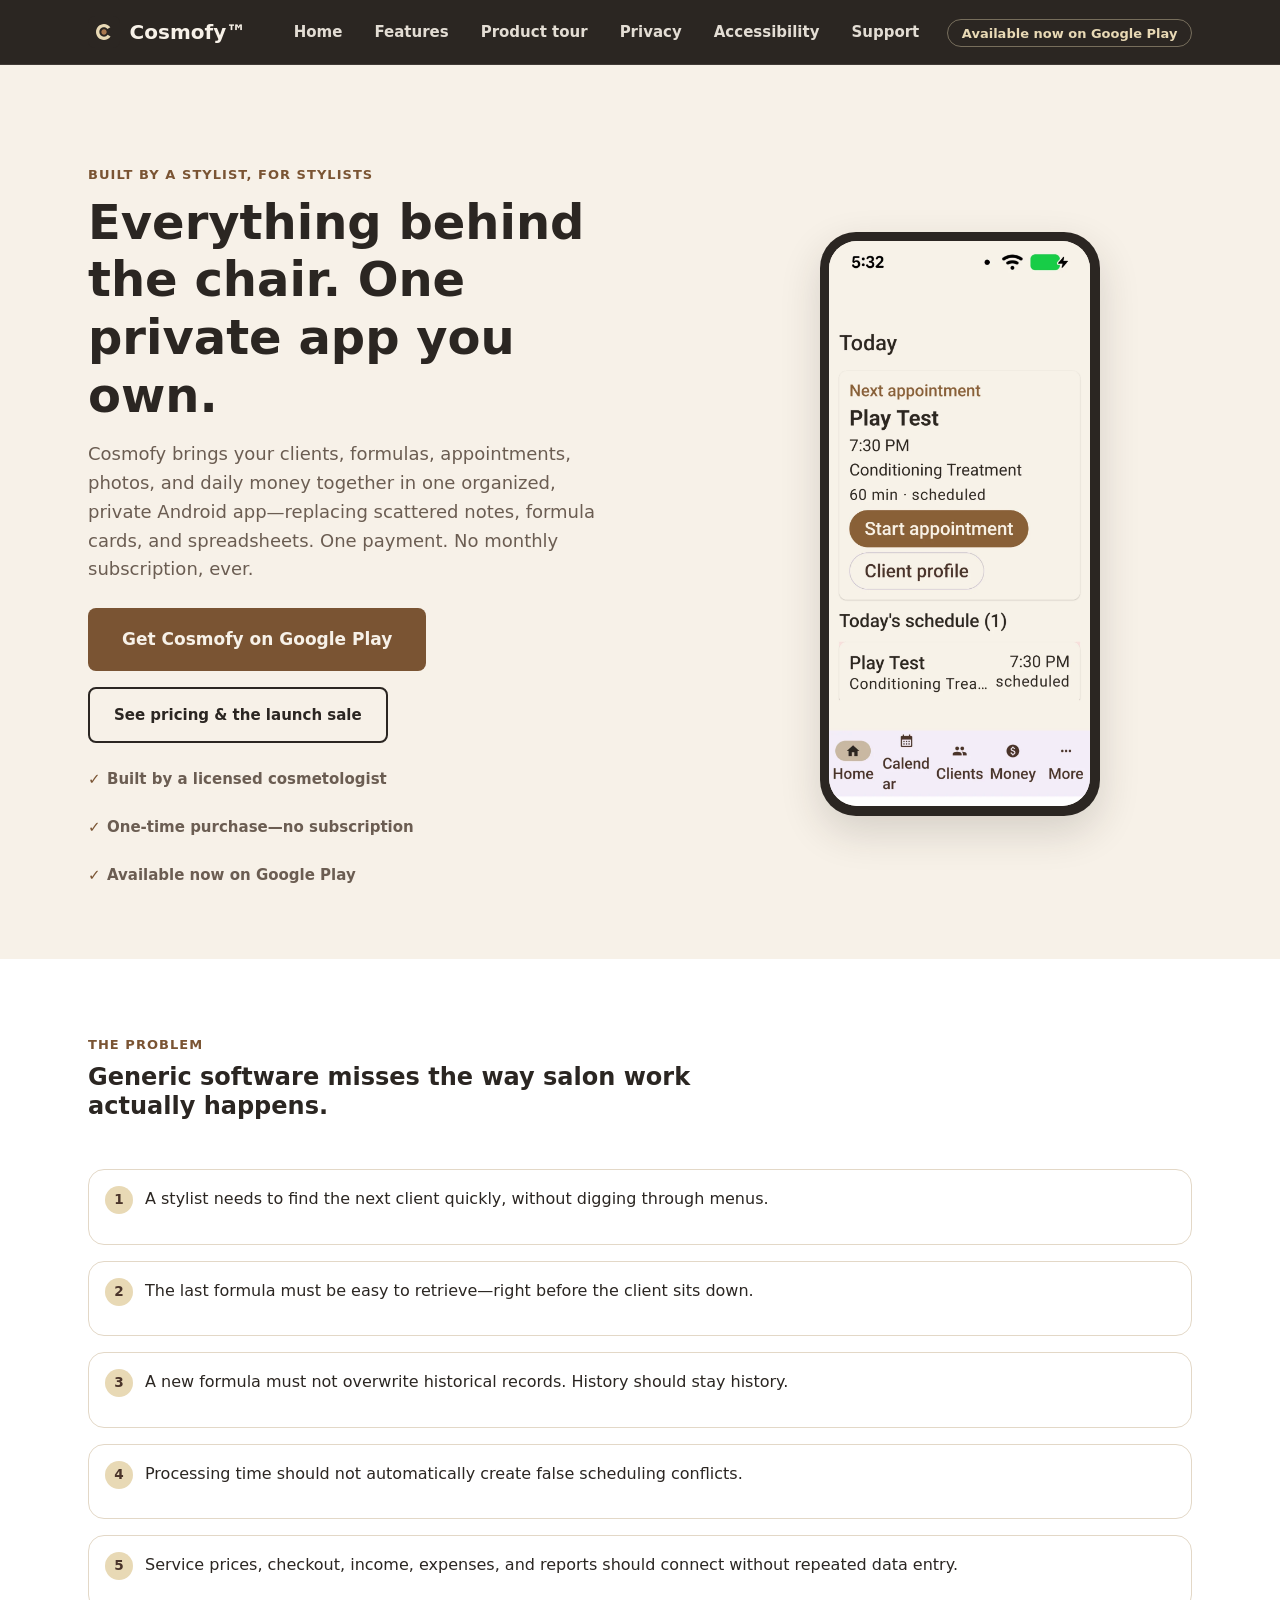
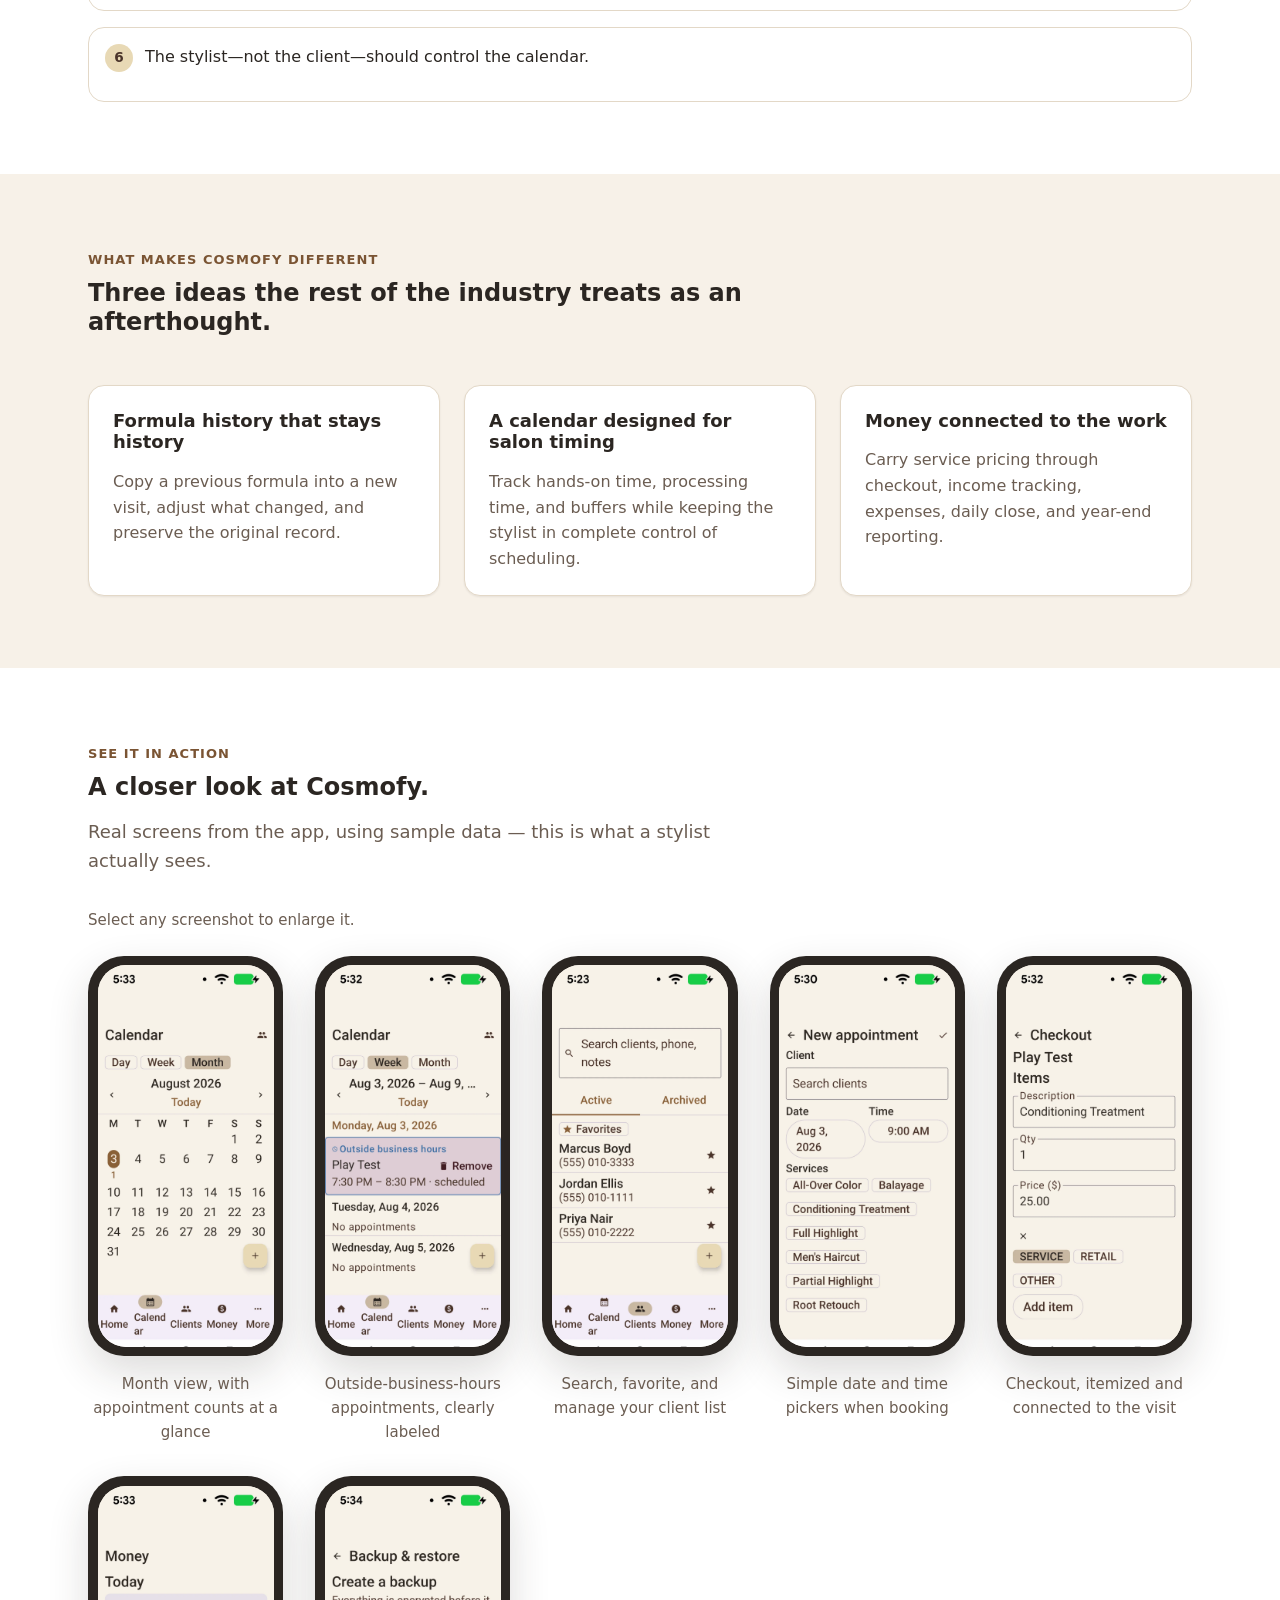
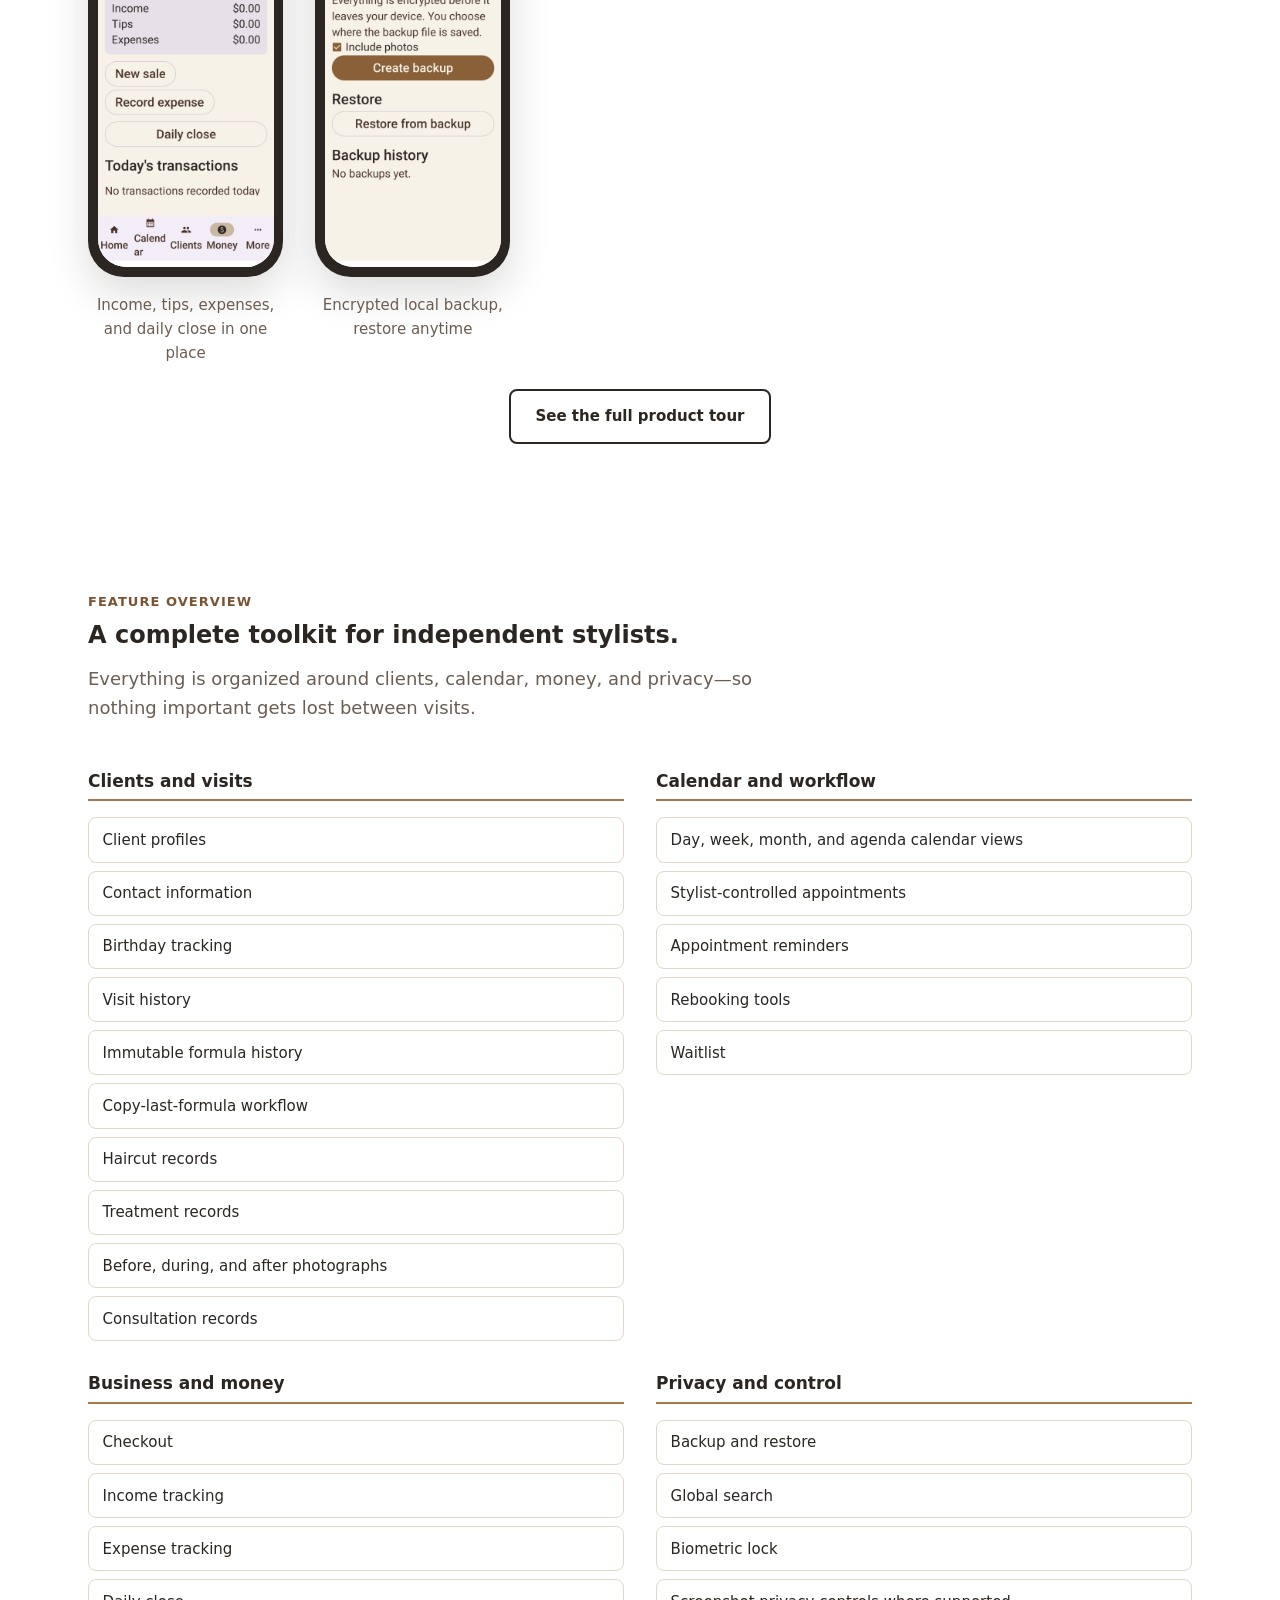
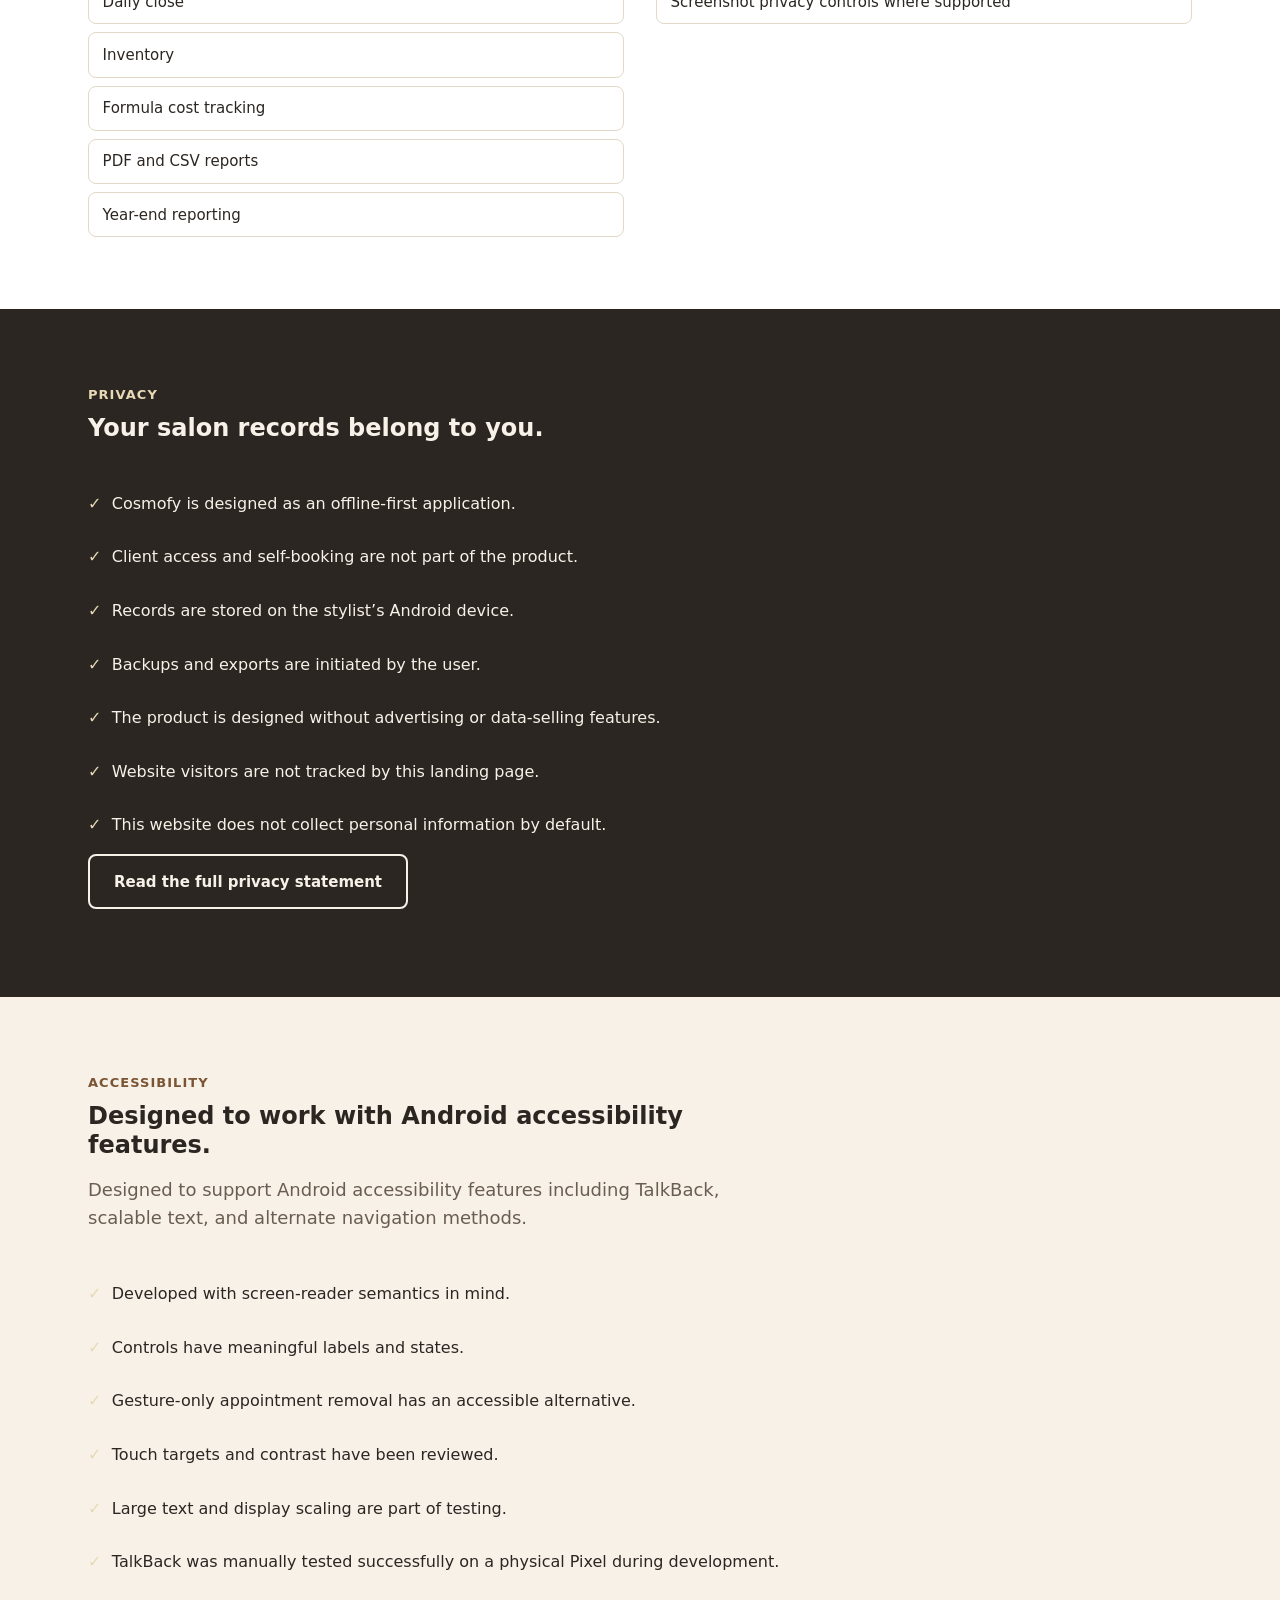
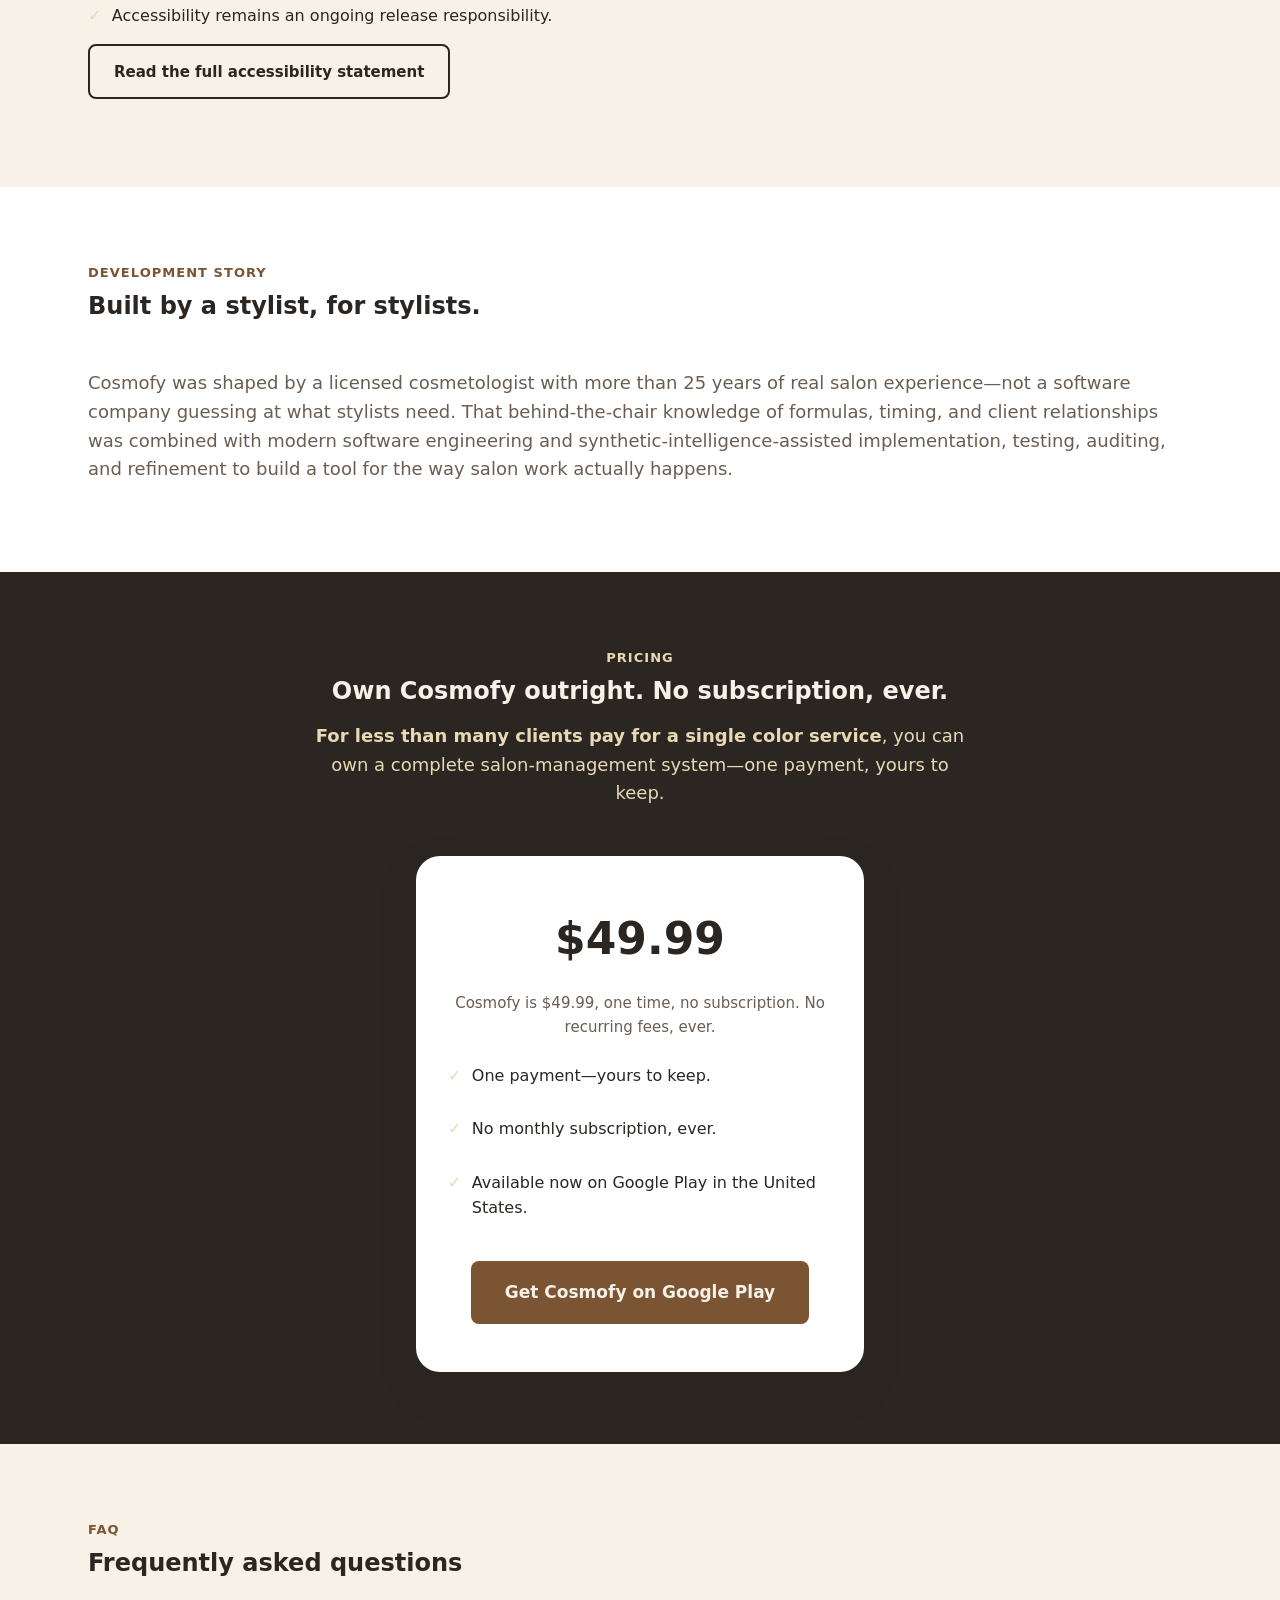
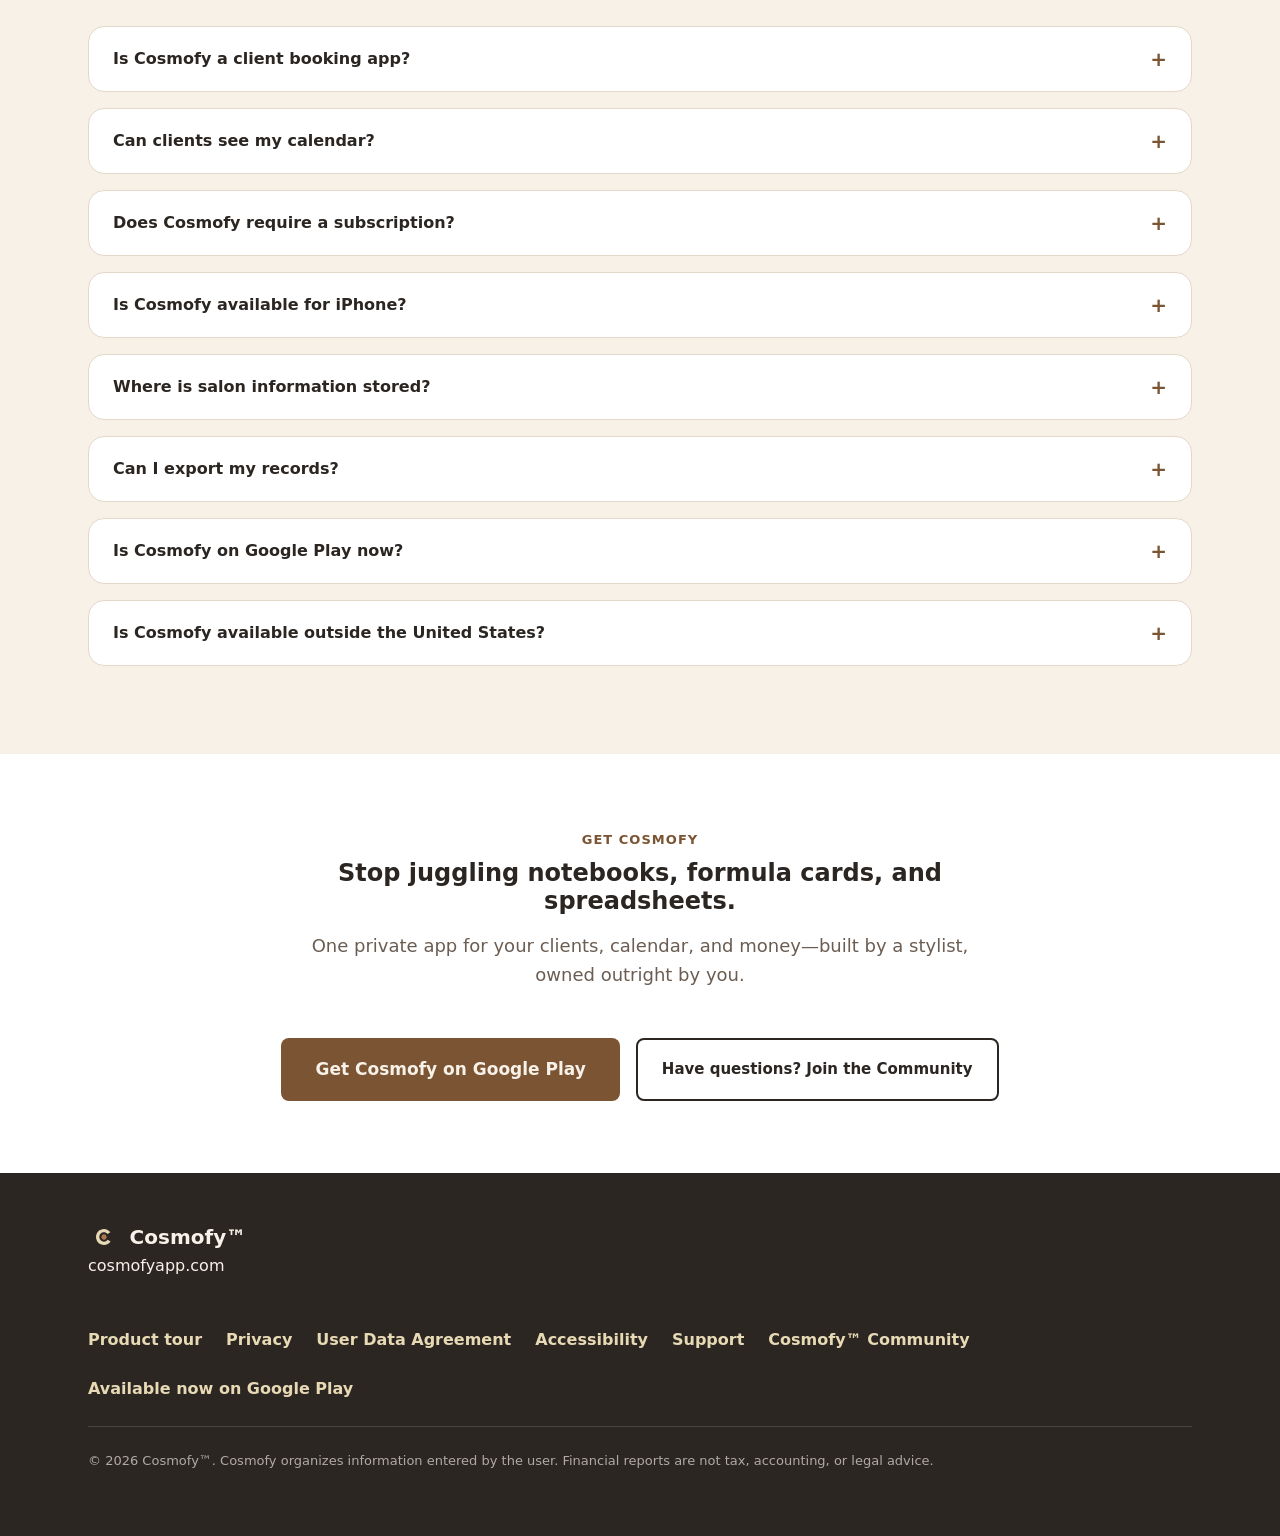
==== commit 8cc34b1c: "Make header/footer status badges real Google Play links The "Available now on Google Play" badge loo" ====
--- a/index.html
+++ b/index.html
@@ -71,7 +71,7 @@
         <li><a href="privacy.html">Privacy</a></li>
         <li><a href="accessibility.html">Accessibility</a></li>
         <li><a href="support.html">Support</a></li>
-        <li><span class="nav-beta-status" data-beta-status>Available now on Google Play</span></li>
+        <li><a class="nav-beta-status" data-play-store-link href="https://play.google.com/store/apps/details?id=com.cosmofy.app" target="_blank" rel="noopener noreferrer"><span data-beta-status>Available now on Google Play</span><span class="visually-hidden"> (opens in a new tab)</span></a></li>
       </ul>
     </nav>
   </div>
@@ -498,7 +498,7 @@
         <li><a href="accessibility.html">Accessibility</a></li>
         <li><a href="support.html">Support</a></li>
         <li><a href="https://www.facebook.com/groups/1084569343945187" data-facebook-link target="_blank" rel="noopener noreferrer">Cosmofy™ Community<span class="visually-hidden"> (opens in a new tab)</span></a></li>
-        <li><span data-beta-status>Available now on Google Play</span></li>
+        <li><a data-play-store-link href="https://play.google.com/store/apps/details?id=com.cosmofy.app" target="_blank" rel="noopener noreferrer"><span data-beta-status>Available now on Google Play</span><span class="visually-hidden"> (opens in a new tab)</span></a></li>
       </ul>
     </div>
     <p class="footer-fine-print">
@@ -532,7 +532,7 @@
   </div>
 </dialog>
 
-<script src="site-config.js"></script>
-<script src="script.js"></script>
+<script src="site-config.js?v=20261005-2"></script>
+<script src="script.js?v=20261005-2"></script>
 </body>
 </html>
--- a/styles.css
+++ b/styles.css
@@ -326,6 +326,21 @@
   white-space: nowrap;
 }
 
+/* The status badge is now a real link (<a class="nav-beta-status">), so the
+   generic ".primary-nav a" rule also matches it and, at equal/lower
+   specificity, would otherwise overwrite the pill's own color, padding,
+   font-size, and opacity. This higher-specificity override keeps the pill
+   looking exactly as it did as plain text, while still behaving like a
+   link (focus outline, hover underline) via the shared :hover/:focus-visible
+   rule above. */
+.primary-nav a.nav-beta-status {
+  font-size: 0.8125rem;
+  font-weight: 600;
+  color: var(--color-champagne);
+  opacity: 1;
+  padding: 0.35rem 0.85rem;
+}
+
 @media (max-width: 860px) {
   .nav-toggle {
     display: inline-flex;
@@ -365,6 +380,12 @@
   .nav-beta-status {
     display: inline-block;
     margin-top: var(--space-2);
+  }
+
+  .primary-nav a.nav-beta-status {
+    display: inline-block;
+    padding: 0.35rem 0.85rem;
+    min-height: 0;
   }
 }
 
